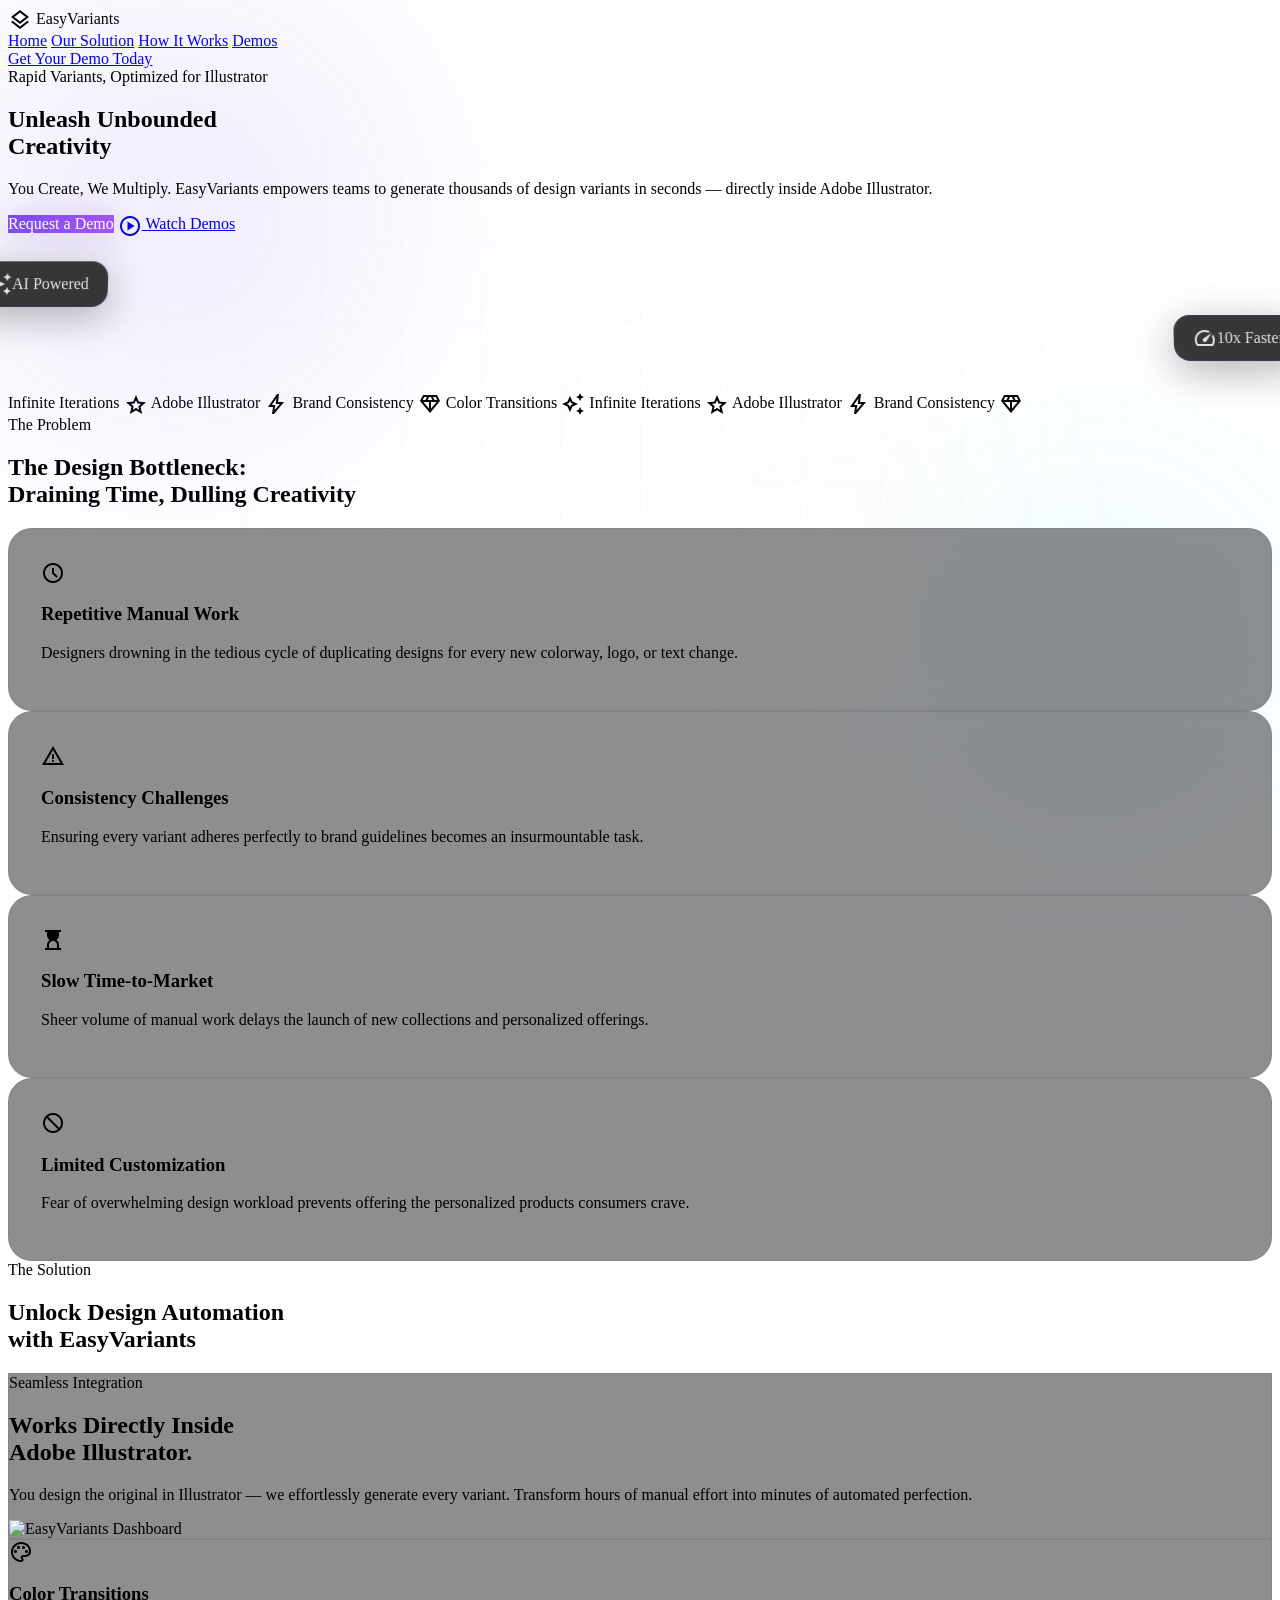
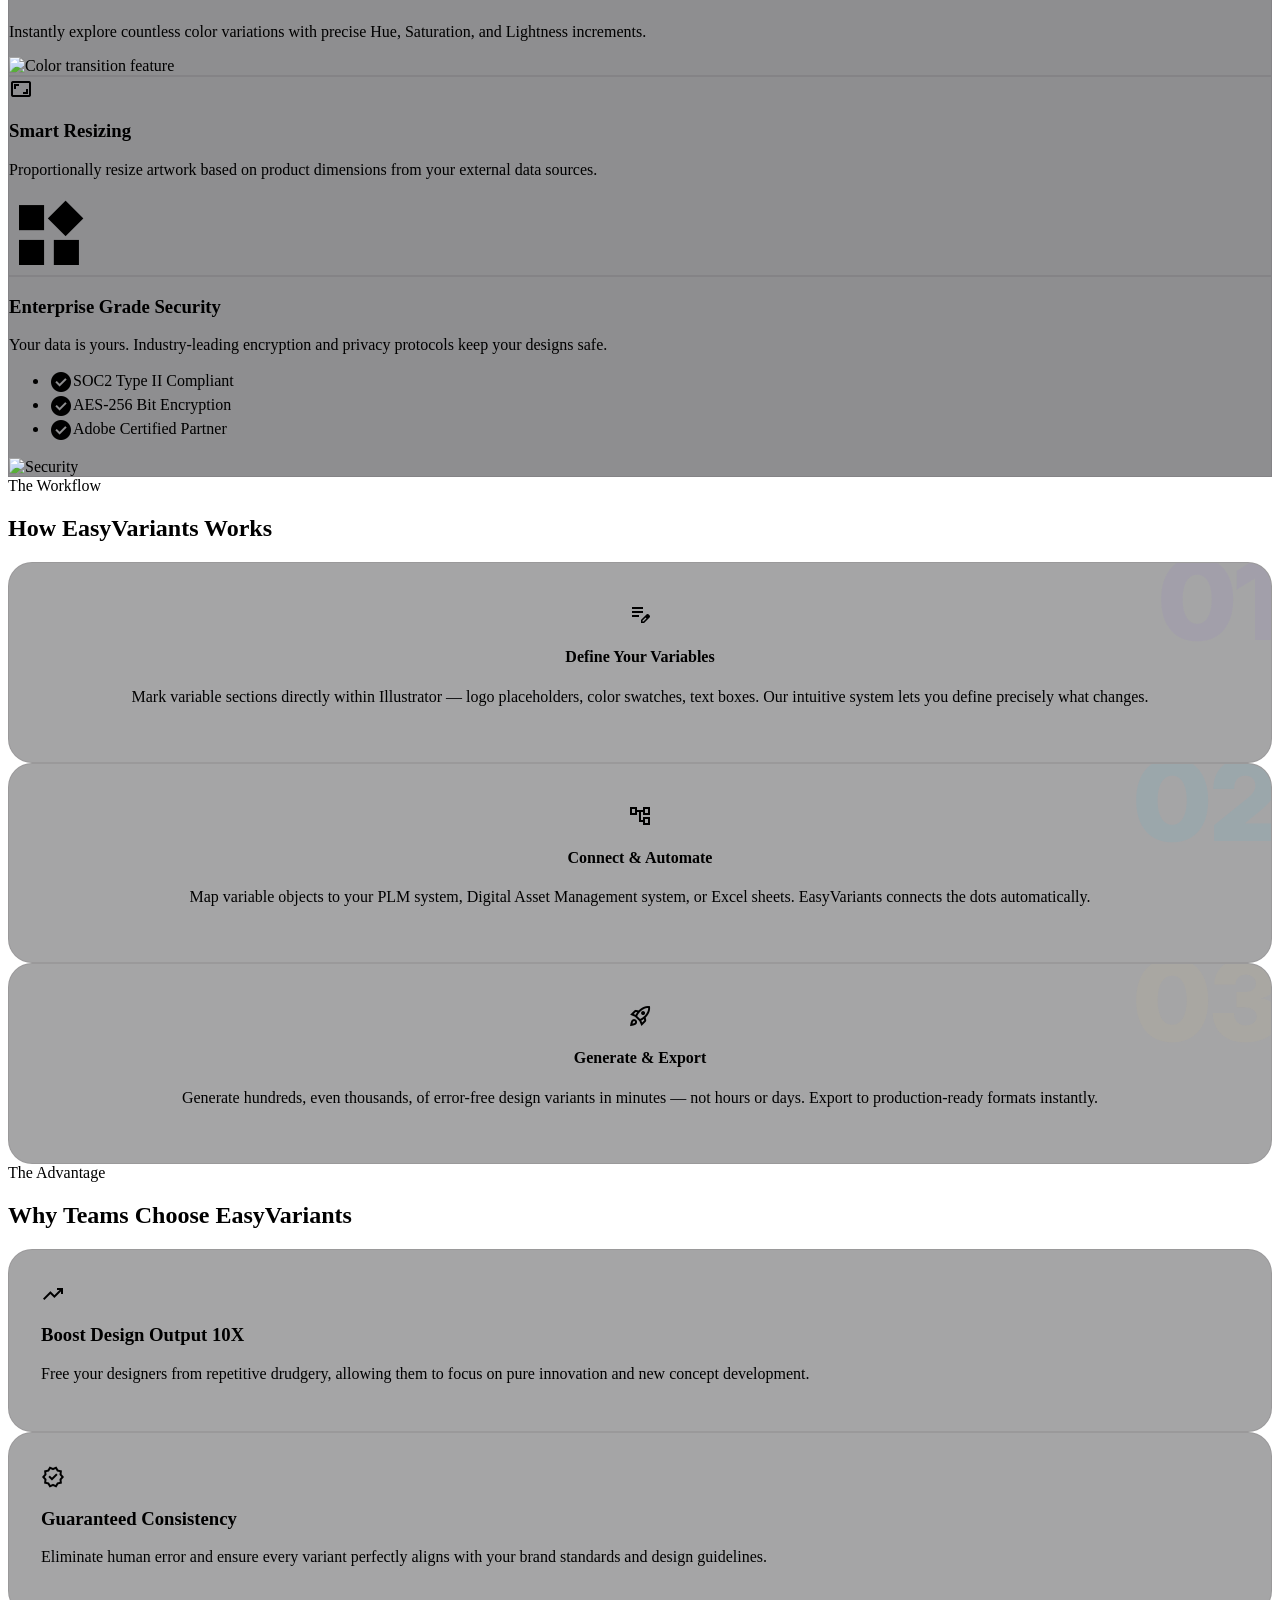
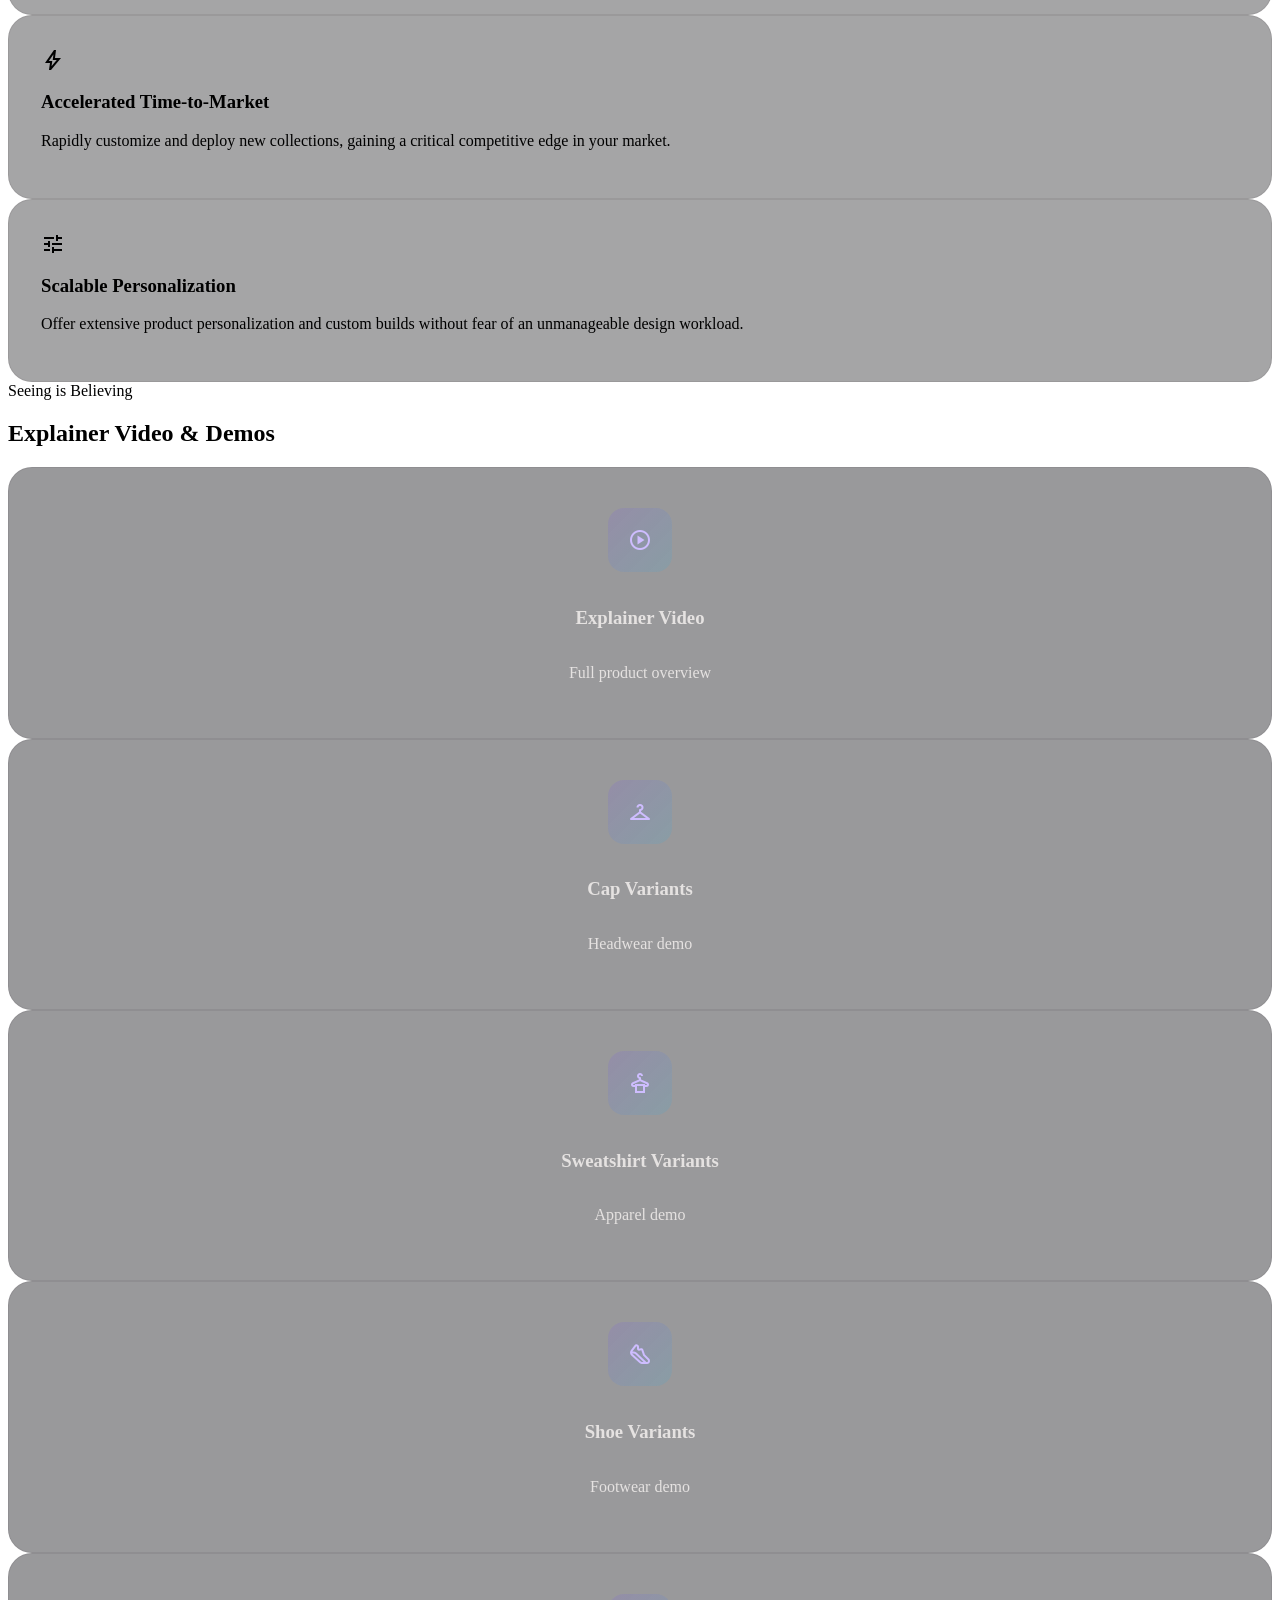
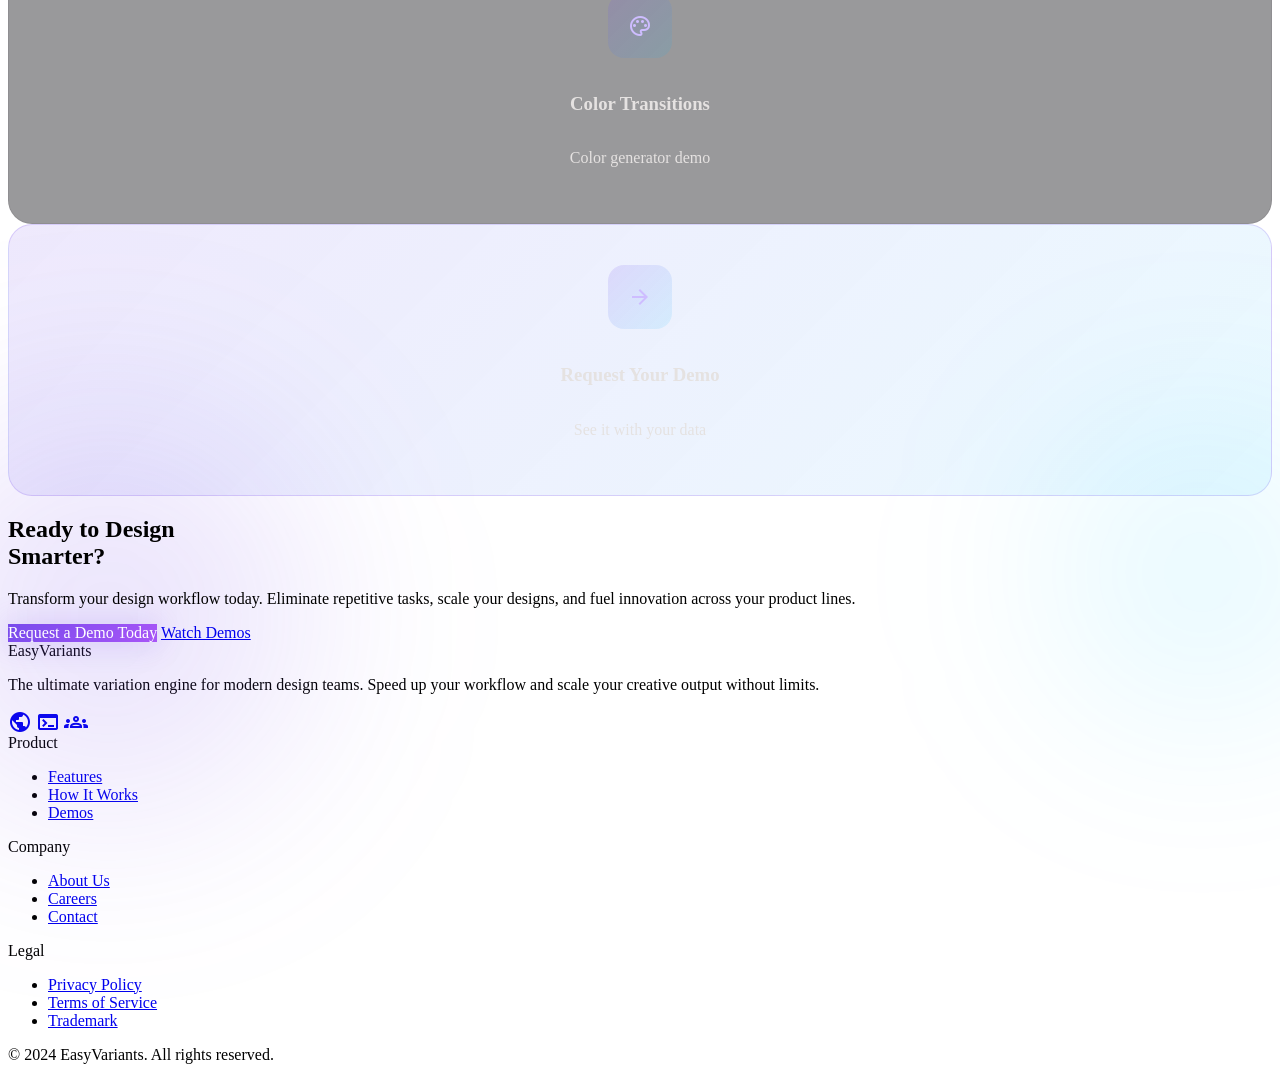
==== index.html @ b069a17e "initial commit" ====
<!DOCTYPE html>
<html class="dark" lang="en">
<head>
<meta charset="utf-8"/>
<meta content="width=device-width, initial-scale=1.0" name="viewport"/>
<title>EasyVariants | Rapid Design Variants, Optimized for Illustrator</title>
<meta name="description" content="EasyVariants empowers teams to generate thousands of design iterations in seconds. Automated variant generation for Adobe Illustrator."/>
<script src="https://cdn.tailwindcss.com?plugins=forms,container-queries"></script>
<link href="https://fonts.googleapis.com/css2?family=Inter:wght@300;400;500;600;700;800;900&family=Manrope:wght@300;400;500;600;700;800&display=swap" rel="stylesheet"/>
<link href="https://fonts.googleapis.com/css2?family=Material+Symbols+Outlined:wght,FILL@100..700,0..1&display=swap" rel="stylesheet"/>
<script>
tailwind.config = {
  darkMode: "class",
  theme: {
    extend: {
      colors: {
        "surface-variant":"#353534","tertiary-fixed":"#ffe08f","on-tertiary":"#3d2e00",
        "surface-tint":"#cebdff","on-tertiary-fixed":"#241a00","surface":"#0a0a0b",
        "on-error":"#690005","surface-container-low":"#141416","primary-fixed-dim":"#cebdff",
        "inverse-primary":"#693add","on-primary":"#380094","on-secondary-fixed-variant":"#004d67",
        "primary":"#cebdff","primary-fixed":"#e8ddff","on-primary-fixed":"#21005e",
        "tertiary-fixed-dim":"#e6c364","surface-container-high":"#1e1e22",
        "surface-container-lowest":"#08080a","inverse-on-surface":"#313030",
        "inverse-surface":"#e5e2e1","on-surface":"#e5e2e1","tertiary-container":"#c9a84c",
        "on-background":"#e5e2e1","on-tertiary-fixed-variant":"#584400","on-secondary":"#003548",
        "surface-dim":"#0a0a0b","on-tertiary-container":"#503d00","secondary-fixed-dim":"#75d1ff",
        "secondary":"#8fd8ff","background":"#0a0a0b","outline-variant":"#4a454f",
        "tertiary":"#e6c364","surface-container-highest":"#353534","error-container":"#93000a",
        "on-error-container":"#ffdad6","outline":"#958e9a","error":"#ffb4ab",
        "surface-container":"#18181b","primary-container":"#784bec",
        "on-surface-variant":"#a8a3ae","secondary-fixed":"#c2e8ff",
        "on-secondary-container":"#004b65","on-primary-fixed-variant":"#5113c5",
        "secondary-container":"#00c1fd","surface-bright":"#3a3939",
        "on-primary-container":"#f3ebff","on-secondary-fixed":"#001e2b"
      },
      fontFamily:{"headline":["Inter"],"body":["Manrope"],"label":["Inter"]},
      borderRadius:{"DEFAULT":"0.25rem","lg":"0.5rem","xl":"0.75rem","full":"9999px"},
    },
  },
}
</script>
<link rel="stylesheet" href="styles.css"/>
</head>
<body class="bg-surface text-on-surface font-body selection:bg-primary/30 overflow-x-hidden">

<!-- Navbar -->
<header id="navbar" class="fixed top-6 left-1/2 -translate-x-1/2 w-[90%] max-w-7xl rounded-full border border-outline-variant/15 bg-surface-container/60 backdrop-blur-2xl flex justify-between items-center px-8 py-3 z-50 shadow-[0_0_80px_rgba(120,75,236,0.06)]">
  <div class="flex items-center gap-2">
    <span class="material-symbols-outlined text-primary text-2xl">layers</span>
    <span class="text-2xl font-black tracking-tighter bg-gradient-to-r from-[#784BEC] via-[#a855f7] to-[#00C1FD] bg-clip-text text-transparent">EasyVariants</span>
  </div>
  <nav class="hidden md:flex items-center gap-8">
    <a class="text-primary font-semibold border-b-2 border-primary-container pb-1 font-label text-[10px] tracking-widest uppercase" href="#home">Home</a>
    <a class="text-on-surface-variant hover:text-on-surface transition-colors font-label text-[10px] tracking-widest uppercase" href="#oursolution">Our Solution</a>
    <a class="text-on-surface-variant hover:text-on-surface transition-colors font-label text-[10px] tracking-widest uppercase" href="#how_it_works">How It Works</a>
    <a class="text-on-surface-variant hover:text-on-surface transition-colors font-label text-[10px] tracking-widest uppercase" href="#demos">Demos</a>
  </nav>
  <a href="https://easyvariants.com/contactus.html" class="bg-gradient-to-r from-primary-container to-secondary-container text-white px-6 py-2.5 rounded-full font-bold text-sm hover:scale-105 hover:shadow-[0_0_30px_rgba(120,75,236,0.3)] transition-all duration-300">
    Get Your Demo Today
  </a>
</header>

<main>

<!-- ===== HERO SECTION ===== -->
<section id="home" class="relative min-h-screen flex flex-col justify-center items-center pt-32 pb-16 px-6 overflow-hidden">
  <!-- Animated background orbs -->
  <div class="hero-orb hero-orb-1"></div>
  <div class="hero-orb hero-orb-2"></div>
  <div class="hero-orb hero-orb-3"></div>
  <div class="grid-bg"></div>

  <div class="max-w-5xl text-center space-y-8 relative z-10">
    <div class="inline-flex items-center gap-2 px-5 py-1.5 rounded-full bg-surface-container-highest/30 border border-outline-variant/15 backdrop-blur-xl animate-fade-in">
      <span class="w-2 h-2 rounded-full bg-secondary-container animate-pulse"></span>
      <span class="text-xs font-label tracking-widest uppercase text-on-surface-variant">Rapid Variants, Optimized for Illustrator</span>
    </div>
    <h1 class="font-headline font-black text-5xl sm:text-6xl md:text-8xl tracking-tighter leading-[0.95] animate-hero-title">
      Unleash Unbounded<br/>
      <span class="bg-gradient-to-r from-primary via-[#a855f7] to-secondary-container bg-clip-text text-transparent italic">Creativity</span>
    </h1>
    <p class="max-w-2xl mx-auto text-lg md:text-xl text-on-surface-variant leading-relaxed animate-fade-in-up" style="animation-delay:0.3s">
      You Create, We Multiply. EasyVariants empowers teams to generate thousands of design variants in seconds — directly inside Adobe Illustrator.
    </p>
    <div class="flex flex-col sm:flex-row items-center justify-center gap-4 pt-4 animate-fade-in-up" style="animation-delay:0.5s">
      <a href="https://easyvariants.com/contactus.html" class="cta-btn-primary w-full sm:w-auto px-10 py-4 rounded-full font-extrabold text-lg">
        Request a Demo
      </a>
      <a href="#demos" class="w-full sm:w-auto px-8 py-4 rounded-full border border-outline-variant/25 bg-surface-container-high/30 backdrop-blur-xl text-on-surface font-bold text-lg hover:border-primary/40 hover:bg-surface-container-high/50 transition-all duration-300 flex items-center justify-center gap-2">
        <span class="material-symbols-outlined text-xl">play_circle</span> Watch Demos
      </a>
    </div>
  </div>

  <!-- 3D Hero Video/Visual -->
  <div class="w-full max-w-6xl mx-auto mt-16 px-4 relative z-10 perspective-container animate-fade-in-up" style="animation-delay:0.7s">
    <div class="hero-3d-card">
      <div class="relative rounded-2xl overflow-hidden border border-outline-variant/20 shadow-[0_30px_100px_rgba(120,75,236,0.15)]">
        <video autoplay muted loop playsinline class="w-full rounded-2xl" poster="https://lh3.googleusercontent.com/aida-public/[base64]">
          <source src="https://easyvariants.com/videos/explainer_variants.mp4" type="video/mp4"/>
        </video>
        <!-- Glow overlay -->
        <div class="absolute inset-0 pointer-events-none rounded-2xl border border-primary/10"></div>
      </div>
      <!-- Floating 3D badges -->
      <div class="floating-badge floating-badge-1">
        <span class="material-symbols-outlined text-primary text-lg mr-2">auto_awesome</span>
        <span class="text-sm font-semibold">AI Powered</span>
      </div>
      <div class="floating-badge floating-badge-2">
        <span class="material-symbols-outlined text-secondary-container text-lg mr-2">speed</span>
        <span class="text-sm font-semibold">10x Faster</span>
      </div>
    </div>
  </div>

  <!-- Marquee -->
  <div class="w-full mt-20 py-5 border-y border-outline-variant/8 bg-surface-container-lowest/20 backdrop-blur-sm marquee-container">
    <div class="marquee-content flex gap-12 items-center">
      <span class="text-2xl font-black text-outline-variant/30 tracking-tighter uppercase italic">Infinite Iterations</span>
      <span class="material-symbols-outlined text-outline-variant/30">star</span>
      <span class="text-2xl font-black text-outline-variant/30 tracking-tighter uppercase italic">Adobe Illustrator</span>
      <span class="material-symbols-outlined text-outline-variant/30">bolt</span>
      <span class="text-2xl font-black text-outline-variant/30 tracking-tighter uppercase italic">Brand Consistency</span>
      <span class="material-symbols-outlined text-outline-variant/30">diamond</span>
      <span class="text-2xl font-black text-outline-variant/30 tracking-tighter uppercase italic">Color Transitions</span>
      <span class="material-symbols-outlined text-outline-variant/30">auto_awesome</span>
      <span class="text-2xl font-black text-outline-variant/30 tracking-tighter uppercase italic">Infinite Iterations</span>
      <span class="material-symbols-outlined text-outline-variant/30">star</span>
      <span class="text-2xl font-black text-outline-variant/30 tracking-tighter uppercase italic">Adobe Illustrator</span>
      <span class="material-symbols-outlined text-outline-variant/30">bolt</span>
      <span class="text-2xl font-black text-outline-variant/30 tracking-tighter uppercase italic">Brand Consistency</span>
      <span class="material-symbols-outlined text-outline-variant/30">diamond</span>
    </div>
  </div>
</section>

<!-- ===== PROBLEM SECTION ===== -->
<section id="oursolution" class="max-w-7xl mx-auto px-8 py-32">
  <div class="text-center mb-20">
    <span class="text-primary font-label text-xs tracking-widest uppercase mb-4 block">The Problem</span>
    <h2 class="text-4xl md:text-6xl font-headline font-black tracking-tight leading-tight">The Design Bottleneck:<br/><span class="text-on-surface-variant">Draining Time, Dulling Creativity</span></h2>
  </div>
  <div class="grid grid-cols-1 sm:grid-cols-2 lg:grid-cols-4 gap-6">
    <div class="problem-card group">
      <div class="card-3d-inner">
        <div class="w-14 h-14 rounded-2xl bg-gradient-to-br from-red-500/20 to-red-500/5 flex items-center justify-center mb-5 group-hover:scale-110 transition-transform">
          <span class="material-symbols-outlined text-red-400 text-2xl">schedule</span>
        </div>
        <h3 class="text-lg font-headline font-bold mb-3">Repetitive Manual Work</h3>
        <p class="text-on-surface-variant text-sm leading-relaxed">Designers drowning in the tedious cycle of duplicating designs for every new colorway, logo, or text change.</p>
      </div>
    </div>
    <div class="problem-card group">
      <div class="card-3d-inner">
        <div class="w-14 h-14 rounded-2xl bg-gradient-to-br from-amber-500/20 to-amber-500/5 flex items-center justify-center mb-5 group-hover:scale-110 transition-transform">
          <span class="material-symbols-outlined text-amber-400 text-2xl">warning</span>
        </div>
        <h3 class="text-lg font-headline font-bold mb-3">Consistency Challenges</h3>
        <p class="text-on-surface-variant text-sm leading-relaxed">Ensuring every variant adheres perfectly to brand guidelines becomes an insurmountable task.</p>
      </div>
    </div>
    <div class="problem-card group">
      <div class="card-3d-inner">
        <div class="w-14 h-14 rounded-2xl bg-gradient-to-br from-orange-500/20 to-orange-500/5 flex items-center justify-center mb-5 group-hover:scale-110 transition-transform">
          <span class="material-symbols-outlined text-orange-400 text-2xl">hourglass_top</span>
        </div>
        <h3 class="text-lg font-headline font-bold mb-3">Slow Time-to-Market</h3>
        <p class="text-on-surface-variant text-sm leading-relaxed">Sheer volume of manual work delays the launch of new collections and personalized offerings.</p>
      </div>
    </div>
    <div class="problem-card group">
      <div class="card-3d-inner">
        <div class="w-14 h-14 rounded-2xl bg-gradient-to-br from-purple-500/20 to-purple-500/5 flex items-center justify-center mb-5 group-hover:scale-110 transition-transform">
          <span class="material-symbols-outlined text-purple-400 text-2xl">block</span>
        </div>
        <h3 class="text-lg font-headline font-bold mb-3">Limited Customization</h3>
        <p class="text-on-surface-variant text-sm leading-relaxed">Fear of overwhelming design workload prevents offering the personalized products consumers crave.</p>
      </div>
    </div>
  </div>
</section>

<!-- ===== SOLUTION BENTO GRID ===== -->
<section class="max-w-7xl mx-auto px-8 py-24">
  <div class="text-center mb-20">
    <span class="text-secondary-container font-label text-xs tracking-widest uppercase mb-4 block">The Solution</span>
    <h2 class="text-4xl md:text-6xl font-headline font-black tracking-tight">Unlock Design Automation<br/><span class="bg-gradient-to-r from-primary to-secondary-container bg-clip-text text-transparent">with EasyVariants</span></h2>
  </div>
  <div class="grid grid-cols-1 md:grid-cols-12 gap-6">
    <!-- Large Card -->
    <div class="md:col-span-8 group relative overflow-hidden rounded-3xl glass-card p-10 flex flex-col justify-between min-h-[480px] card-3d-hover">
      <div class="absolute top-0 right-0 w-96 h-96 bg-primary-container/10 blur-[120px] -z-10 group-hover:bg-primary-container/20 transition-colors duration-700"></div>
      <div>
        <span class="text-primary font-label text-xs tracking-widest uppercase mb-4 block">Seamless Integration</span>
        <h2 class="text-3xl md:text-4xl font-headline font-bold text-on-surface mb-5 leading-tight max-w-lg">Works Directly Inside<br/>Adobe Illustrator.</h2>
        <p class="text-on-surface-variant max-w-md text-base leading-relaxed">You design the original in Illustrator — we effortlessly generate every variant. Transform hours of manual effort into minutes of automated perfection.</p>
      </div>
      <div class="mt-8">
        <img alt="EasyVariants Dashboard" class="rounded-2xl border border-outline-variant/15 shadow-2xl hover:shadow-[0_20px_60px_rgba(120,75,236,0.15)] transition-shadow duration-500" src="https://lh3.googleusercontent.com/aida-public/[base64]"/>
      </div>
    </div>
    <!-- Small Card 1 -->
    <div class="md:col-span-4 rounded-3xl glass-card p-8 flex flex-col justify-between group hover:border-primary/30 transition-all duration-500 card-3d-hover">
      <div>
        <div class="w-14 h-14 rounded-2xl bg-gradient-to-br from-primary-container/30 to-primary-container/10 flex items-center justify-center mb-6 group-hover:scale-110 transition-transform duration-300">
          <span class="material-symbols-outlined text-primary text-2xl">palette</span>
        </div>
        <h3 class="text-2xl font-headline font-bold mb-3">Color Transitions</h3>
        <p class="text-on-surface-variant text-sm leading-relaxed">Instantly explore countless color variations with precise Hue, Saturation, and Lightness increments.</p>
      </div>
      <div class="pt-6 flex justify-center">
        <img alt="Color transition feature" class="w-full h-36 object-cover rounded-xl opacity-70 group-hover:opacity-100 transition-opacity duration-500" src="https://lh3.googleusercontent.com/aida-public/[base64]"/>
      </div>
    </div>
    <!-- Small Card 2 -->
    <div class="md:col-span-4 rounded-3xl glass-card p-8 flex flex-col justify-between group hover:border-secondary-container/30 transition-all duration-500 card-3d-hover">
      <div>
        <div class="w-14 h-14 rounded-2xl bg-gradient-to-br from-secondary-container/30 to-secondary-container/10 flex items-center justify-center mb-6 group-hover:scale-110 transition-transform duration-300">
          <span class="material-symbols-outlined text-secondary-container text-2xl">aspect_ratio</span>
        </div>
        <h3 class="text-2xl font-headline font-bold mb-3">Smart Resizing</h3>
        <p class="text-on-surface-variant text-sm leading-relaxed">Proportionally resize artwork based on product dimensions from your external data sources.</p>
      </div>
      <div class="mt-6 flex justify-end">
        <span class="material-symbols-outlined text-6xl text-outline-variant/15 group-hover:text-secondary-container/25 transition-colors duration-500" style="font-variation-settings: 'FILL' 1; font-size: 80px;">widgets</span>
      </div>
    </div>
    <!-- Wide Card -->
    <div class="md:col-span-8 rounded-3xl glass-card p-10 flex flex-col md:flex-row gap-10 items-center overflow-hidden card-3d-hover">
      <div class="flex-1">
        <h3 class="text-3xl font-headline font-bold mb-4">Enterprise Grade Security</h3>
        <p class="text-on-surface-variant mb-6 leading-relaxed">Your data is yours. Industry-leading encryption and privacy protocols keep your designs safe.</p>
        <ul class="space-y-3">
          <li class="flex items-center gap-3 text-sm text-on-surface-variant"><span class="material-symbols-outlined text-tertiary" style="font-variation-settings:'FILL' 1;">check_circle</span>SOC2 Type II Compliant</li>
          <li class="flex items-center gap-3 text-sm text-on-surface-variant"><span class="material-symbols-outlined text-tertiary" style="font-variation-settings:'FILL' 1;">check_circle</span>AES-256 Bit Encryption</li>
          <li class="flex items-center gap-3 text-sm text-on-surface-variant"><span class="material-symbols-outlined text-tertiary" style="font-variation-settings:'FILL' 1;">check_circle</span>Adobe Certified Partner</li>
        </ul>
      </div>
      <div class="flex-1 -mr-16 -mb-16">
        <img alt="Security" class="w-full rounded-tl-3xl border-t border-l border-outline-variant/20" src="https://lh3.googleusercontent.com/aida-public/[base64]"/>
      </div>
    </div>
  </div>
</section>

<!-- ===== HOW IT WORKS ===== -->
<section id="how_it_works" class="max-w-5xl mx-auto px-8 py-32 relative">
  <div class="text-center mb-24">
    <span class="text-tertiary font-label text-xs tracking-widest uppercase mb-4 block">The Workflow</span>
    <h2 class="text-4xl md:text-6xl font-headline font-black tracking-tight">How EasyVariants Works</h2>
  </div>
  <div class="grid grid-cols-1 md:grid-cols-3 gap-8">
    <div class="step-card group">
      <div class="step-number" style="--step-color: #784bec;">01</div>
      <div class="w-14 h-14 rounded-2xl bg-primary-container/15 flex items-center justify-center mb-5 group-hover:bg-primary-container/25 transition-all">
        <span class="material-symbols-outlined text-primary text-2xl">edit_note</span>
      </div>
      <h4 class="text-xl font-headline font-bold mb-3">Define Your Variables</h4>
      <p class="text-on-surface-variant text-sm leading-relaxed">Mark variable sections directly within Illustrator — logo placeholders, color swatches, text boxes. Our intuitive system lets you define precisely what changes.</p>
    </div>
    <div class="step-card group">
      <div class="step-number" style="--step-color: #00c1fd;">02</div>
      <div class="w-14 h-14 rounded-2xl bg-secondary-container/15 flex items-center justify-center mb-5 group-hover:bg-secondary-container/25 transition-all">
        <span class="material-symbols-outlined text-secondary-container text-2xl">account_tree</span>
      </div>
      <h4 class="text-xl font-headline font-bold mb-3">Connect & Automate</h4>
      <p class="text-on-surface-variant text-sm leading-relaxed">Map variable objects to your PLM system, Digital Asset Management system, or Excel sheets. EasyVariants connects the dots automatically.</p>
    </div>
    <div class="step-card group">
      <div class="step-number" style="--step-color: #e6c364;">03</div>
      <div class="w-14 h-14 rounded-2xl bg-tertiary/15 flex items-center justify-center mb-5 group-hover:bg-tertiary/25 transition-all">
        <span class="material-symbols-outlined text-tertiary text-2xl">rocket_launch</span>
      </div>
      <h4 class="text-xl font-headline font-bold mb-3">Generate & Export</h4>
      <p class="text-on-surface-variant text-sm leading-relaxed">Generate hundreds, even thousands, of error-free design variants in minutes — not hours or days. Export to production-ready formats instantly.</p>
    </div>
  </div>
</section>

<!-- ===== ADVANTAGE SECTION ===== -->
<section class="max-w-7xl mx-auto px-8 py-24">
  <div class="text-center mb-20">
    <span class="text-primary font-label text-xs tracking-widest uppercase mb-4 block">The Advantage</span>
    <h2 class="text-4xl md:text-5xl font-headline font-black tracking-tight">Why Teams Choose EasyVariants</h2>
  </div>
  <div class="grid grid-cols-1 md:grid-cols-2 gap-8">
    <div class="advantage-card group">
      <div class="flex items-start gap-6">
        <div class="w-16 h-16 rounded-2xl bg-gradient-to-br from-primary-container/25 to-primary/10 flex items-center justify-center shrink-0 group-hover:scale-110 transition-transform">
          <span class="material-symbols-outlined text-primary text-3xl">trending_up</span>
        </div>
        <div>
          <h3 class="text-xl font-headline font-bold mb-2">Boost Design Output 10X</h3>
          <p class="text-on-surface-variant text-sm leading-relaxed">Free your designers from repetitive drudgery, allowing them to focus on pure innovation and new concept development.</p>
        </div>
      </div>
    </div>
    <div class="advantage-card group">
      <div class="flex items-start gap-6">
        <div class="w-16 h-16 rounded-2xl bg-gradient-to-br from-secondary-container/25 to-secondary/10 flex items-center justify-center shrink-0 group-hover:scale-110 transition-transform">
          <span class="material-symbols-outlined text-secondary-container text-3xl">verified</span>
        </div>
        <div>
          <h3 class="text-xl font-headline font-bold mb-2">Guaranteed Consistency</h3>
          <p class="text-on-surface-variant text-sm leading-relaxed">Eliminate human error and ensure every variant perfectly aligns with your brand standards and design guidelines.</p>
        </div>
      </div>
    </div>
    <div class="advantage-card group">
      <div class="flex items-start gap-6">
        <div class="w-16 h-16 rounded-2xl bg-gradient-to-br from-tertiary/25 to-tertiary/10 flex items-center justify-center shrink-0 group-hover:scale-110 transition-transform">
          <span class="material-symbols-outlined text-tertiary text-3xl">bolt</span>
        </div>
        <div>
          <h3 class="text-xl font-headline font-bold mb-2">Accelerated Time-to-Market</h3>
          <p class="text-on-surface-variant text-sm leading-relaxed">Rapidly customize and deploy new collections, gaining a critical competitive edge in your market.</p>
        </div>
      </div>
    </div>
    <div class="advantage-card group">
      <div class="flex items-start gap-6">
        <div class="w-16 h-16 rounded-2xl bg-gradient-to-br from-[#f472b6]/25 to-[#f472b6]/10 flex items-center justify-center shrink-0 group-hover:scale-110 transition-transform">
          <span class="material-symbols-outlined text-[#f472b6] text-3xl">tune</span>
        </div>
        <div>
          <h3 class="text-xl font-headline font-bold mb-2">Scalable Personalization</h3>
          <p class="text-on-surface-variant text-sm leading-relaxed">Offer extensive product personalization and custom builds without fear of an unmanageable design workload.</p>
        </div>
      </div>
    </div>
  </div>
</section>

<!-- ===== DEMOS SECTION ===== -->
<section id="demos" class="max-w-7xl mx-auto px-8 py-32">
  <div class="text-center mb-20">
    <span class="text-secondary-container font-label text-xs tracking-widest uppercase mb-4 block">Seeing is Believing</span>
    <h2 class="text-4xl md:text-6xl font-headline font-black tracking-tight">Explainer Video & Demos</h2>
  </div>
  <div class="grid grid-cols-1 sm:grid-cols-2 lg:grid-cols-3 gap-6">
    <a href="https://easyvariants.com/explainer_variants.html" class="demo-card group">
      <div class="demo-card-icon"><span class="material-symbols-outlined text-3xl">play_circle</span></div>
      <h3 class="text-lg font-headline font-bold mb-1">Explainer Video</h3>
      <p class="text-on-surface-variant text-xs">Full product overview</p>
    </a>
    <a href="https://easyvariants.com/cap_variants.html" class="demo-card group">
      <div class="demo-card-icon"><span class="material-symbols-outlined text-3xl">checkroom</span></div>
      <h3 class="text-lg font-headline font-bold mb-1">Cap Variants</h3>
      <p class="text-on-surface-variant text-xs">Headwear demo</p>
    </a>
    <a href="https://easyvariants.com/sweatshirt_variants.html" class="demo-card group">
      <div class="demo-card-icon"><span class="material-symbols-outlined text-3xl">styler</span></div>
      <h3 class="text-lg font-headline font-bold mb-1">Sweatshirt Variants</h3>
      <p class="text-on-surface-variant text-xs">Apparel demo</p>
    </a>
    <a href="https://easyvariants.com/shoe_variants.html" class="demo-card group">
      <div class="demo-card-icon"><span class="material-symbols-outlined text-3xl">steps</span></div>
      <h3 class="text-lg font-headline font-bold mb-1">Shoe Variants</h3>
      <p class="text-on-surface-variant text-xs">Footwear demo</p>
    </a>
    <a href="https://easyvariants.com/color_transition_generator.html" class="demo-card group">
      <div class="demo-card-icon"><span class="material-symbols-outlined text-3xl">palette</span></div>
      <h3 class="text-lg font-headline font-bold mb-1">Color Transitions</h3>
      <p class="text-on-surface-variant text-xs">Color generator demo</p>
    </a>
    <a href="https://easyvariants.com/contactus.html" class="demo-card group cta-demo-card">
      <div class="demo-card-icon"><span class="material-symbols-outlined text-3xl">arrow_forward</span></div>
      <h3 class="text-lg font-headline font-bold mb-1">Request Your Demo</h3>
      <p class="text-on-surface-variant text-xs">See it with your data</p>
    </a>
  </div>
</section>

<!-- ===== CTA SECTION ===== -->
<section class="max-w-7xl mx-auto px-8 py-32">
  <div class="relative rounded-[3rem] p-12 md:p-20 overflow-hidden bg-surface-container-low border border-outline-variant/10 text-center cta-section-3d">
    <div class="absolute inset-0 bg-gradient-to-tr from-primary-container/15 via-transparent to-secondary-container/10 -z-10"></div>
    <div class="cta-orb cta-orb-1"></div>
    <div class="cta-orb cta-orb-2"></div>
    <h2 class="text-4xl md:text-6xl font-headline font-black mb-8 leading-tight relative z-10">Ready to Design<br/><span class="bg-gradient-to-r from-primary to-secondary-container bg-clip-text text-transparent">Smarter?</span></h2>
    <p class="text-on-surface-variant text-lg md:text-xl max-w-2xl mx-auto mb-12 relative z-10">Transform your design workflow today. Eliminate repetitive tasks, scale your designs, and fuel innovation across your product lines.</p>
    <div class="flex flex-col sm:flex-row justify-center gap-6 relative z-10">
      <a href="https://easyvariants.com/contactus.html" class="cta-btn-primary px-10 py-5 rounded-full font-black text-lg">Request a Demo Today</a>
      <a href="#demos" class="bg-surface-container-highest/50 backdrop-blur-lg border border-outline-variant/20 px-10 py-5 rounded-full font-bold text-lg hover:bg-surface-container-highest transition-colors">Watch Demos</a>
    </div>
  </div>
</section>

</main>

<!-- Footer -->
<footer class="w-full border-t border-outline-variant/8 pt-20 pb-10 bg-surface-dim">
  <div class="max-w-7xl mx-auto px-8 flex flex-col md:flex-row justify-between gap-12">
    <div class="max-w-sm space-y-6">
      <div class="text-xl font-extrabold bg-gradient-to-r from-[#784BEC] to-[#00C1FD] bg-clip-text text-transparent">EasyVariants</div>
      <p class="text-on-surface-variant text-sm leading-relaxed">The ultimate variation engine for modern design teams. Speed up your workflow and scale your creative output without limits.</p>
      <div class="flex gap-4">
        <a class="w-10 h-10 rounded-full border border-outline-variant/15 flex items-center justify-center hover:text-primary hover:border-primary/30 transition-all" href="#"><span class="material-symbols-outlined text-sm">public</span></a>
        <a class="w-10 h-10 rounded-full border border-outline-variant/15 flex items-center justify-center hover:text-primary hover:border-primary/30 transition-all" href="#"><span class="material-symbols-outlined text-sm">terminal</span></a>
        <a class="w-10 h-10 rounded-full border border-outline-variant/15 flex items-center justify-center hover:text-primary hover:border-primary/30 transition-all" href="#"><span class="material-symbols-outlined text-sm">groups</span></a>
      </div>
    </div>
    <div class="grid grid-cols-2 md:grid-cols-3 gap-12">
      <div class="space-y-4">
        <span class="font-label text-[10px] tracking-widest uppercase text-on-surface-variant/60">Product</span>
        <ul class="space-y-3">
          <li><a class="text-on-surface-variant hover:text-secondary-container transition-colors text-sm" href="#oursolution">Features</a></li>
          <li><a class="text-on-surface-variant hover:text-secondary-container transition-colors text-sm" href="#how_it_works">How It Works</a></li>
          <li><a class="text-on-surface-variant hover:text-secondary-container transition-colors text-sm" href="#demos">Demos</a></li>
        </ul>
      </div>
      <div class="space-y-4">
        <span class="font-label text-[10px] tracking-widest uppercase text-on-surface-variant/60">Company</span>
        <ul class="space-y-3">
          <li><a class="text-on-surface-variant hover:text-secondary-container transition-colors text-sm" href="#">About Us</a></li>
          <li><a class="text-on-surface-variant hover:text-secondary-container transition-colors text-sm" href="#">Careers</a></li>
          <li><a class="text-on-surface-variant hover:text-secondary-container transition-colors text-sm" href="https://easyvariants.com/contactus.html">Contact</a></li>
        </ul>
      </div>
      <div class="space-y-4 col-span-2 md:col-span-1">
        <span class="font-label text-[10px] tracking-widest uppercase text-on-surface-variant/60">Legal</span>
        <ul class="space-y-3">
          <li><a class="text-on-surface-variant hover:text-secondary-container transition-colors text-sm" href="#">Privacy Policy</a></li>
          <li><a class="text-on-surface-variant hover:text-secondary-container transition-colors text-sm" href="#">Terms of Service</a></li>
          <li><a class="text-on-surface-variant hover:text-secondary-container transition-colors text-sm" href="#">Trademark</a></li>
        </ul>
      </div>
    </div>
  </div>
  <div class="max-w-7xl mx-auto px-8 mt-20 pt-8 border-t border-outline-variant/8">
    <p class="text-[10px] font-label tracking-widest uppercase text-on-surface-variant/40">© 2024 EasyVariants. All rights reserved.</p>
  </div>
</footer>

<script src="script.js"></script>
</body>
</html>
---- styles.css ----
/* ===== BASE & RESETS ===== */
*, *::before, *::after { box-sizing: border-box; }
html { scroll-behavior: smooth; }
body { min-height: 100dvh; }
.material-symbols-outlined {
  font-variation-settings: 'FILL' 0, 'wght' 400, 'GRAD' 0, 'opsz' 24;
  vertical-align: middle;
}

/* ===== SCROLLBAR ===== */
::-webkit-scrollbar { width: 6px; }
::-webkit-scrollbar-track { background: #0a0a0b; }
::-webkit-scrollbar-thumb { background: rgba(120,75,236,0.3); border-radius: 10px; }
::-webkit-scrollbar-thumb:hover { background: rgba(120,75,236,0.5); }

/* ===== HERO ANIMATED ORBS ===== */
.hero-orb {
  position: absolute;
  border-radius: 50%;
  filter: blur(120px);
  z-index: 0;
  pointer-events: none;
}
.hero-orb-1 {
  width: 600px; height: 600px;
  background: radial-gradient(circle, rgba(120,75,236,0.18), transparent 70%);
  top: -10%; left: -10%;
  animation: orbFloat1 12s ease-in-out infinite;
}
.hero-orb-2 {
  width: 500px; height: 500px;
  background: radial-gradient(circle, rgba(0,193,253,0.12), transparent 70%);
  bottom: 0; right: -5%;
  animation: orbFloat2 15s ease-in-out infinite;
}
.hero-orb-3 {
  width: 350px; height: 350px;
  background: radial-gradient(circle, rgba(230,195,100,0.08), transparent 70%);
  top: 40%; left: 50%;
  animation: orbFloat3 18s ease-in-out infinite;
}
@keyframes orbFloat1 {
  0%, 100% { transform: translate(0, 0) scale(1); }
  33% { transform: translate(80px, 60px) scale(1.1); }
  66% { transform: translate(-40px, 30px) scale(0.95); }
}
@keyframes orbFloat2 {
  0%, 100% { transform: translate(0, 0) scale(1); }
  50% { transform: translate(-60px, -40px) scale(1.15); }
}
@keyframes orbFloat3 {
  0%, 100% { transform: translate(0, 0) scale(1); }
  50% { transform: translate(50px, -50px) scale(1.1); }
}

/* ===== GRID BACKGROUND ===== */
.grid-bg {
  position: absolute;
  inset: 0;
  z-index: 0;
  background-image:
    linear-gradient(rgba(120,75,236,0.03) 1px, transparent 1px),
    linear-gradient(90deg, rgba(120,75,236,0.03) 1px, transparent 1px);
  background-size: 80px 80px;
  mask-image: radial-gradient(ellipse 60% 50% at 50% 50%, black, transparent);
  -webkit-mask-image: radial-gradient(ellipse 60% 50% at 50% 50%, black, transparent);
}

/* ===== GLASS CARD ===== */
.glass-card {
  background: rgba(30, 30, 34, 0.5);
  backdrop-filter: blur(24px);
  -webkit-backdrop-filter: blur(24px);
  border: 1px solid rgba(74, 69, 79, 0.15);
  transition: border-color 0.5s, box-shadow 0.5s, transform 0.5s;
}
.glass-card:hover {
  box-shadow: 0 20px 80px rgba(120,75,236,0.08);
}

/* ===== 3D CARD HOVER ===== */
.card-3d-hover {
  transition: transform 0.6s cubic-bezier(0.23, 1, 0.32, 1), box-shadow 0.6s;
}
.card-3d-hover:hover {
  transform: translateY(-6px) rotateX(2deg) rotateY(-1deg);
  box-shadow: 0 30px 80px rgba(120,75,236,0.12), 0 0 0 1px rgba(120,75,236,0.08);
}

/* ===== PERSPECTIVE CONTAINER ===== */
.perspective-container {
  perspective: 1200px;
}
.hero-3d-card {
  position: relative;
  transform: rotateX(4deg) rotateY(0deg);
  transform-style: preserve-3d;
  transition: transform 0.8s cubic-bezier(0.23, 1, 0.32, 1);
}
.hero-3d-card:hover {
  transform: rotateX(1deg) rotateY(-1deg);
}

/* ===== FLOATING BADGES ===== */
.floating-badge {
  position: absolute;
  display: flex;
  align-items: center;
  padding: 10px 18px;
  border-radius: 16px;
  background: rgba(20, 20, 22, 0.85);
  backdrop-filter: blur(20px);
  -webkit-backdrop-filter: blur(20px);
  border: 1px solid rgba(120,75,236,0.15);
  box-shadow: 0 10px 40px rgba(0, 0, 0, 0.3);
  color: #e5e2e1;
  z-index: 20;
}
.floating-badge-1 {
  top: 15%; left: -40px;
  animation: floatBadge1 5s ease-in-out infinite;
}
.floating-badge-2 {
  bottom: 20%; right: -30px;
  animation: floatBadge2 6s ease-in-out infinite;
}
@keyframes floatBadge1 {
  0%, 100% { transform: translateY(0) rotate(-2deg); }
  50% { transform: translateY(-15px) rotate(1deg); }
}
@keyframes floatBadge2 {
  0%, 100% { transform: translateY(0) rotate(2deg); }
  50% { transform: translateY(-12px) rotate(-1deg); }
}

/* ===== MARQUEE ===== */
.marquee-container {
  overflow: hidden;
  white-space: nowrap;
}
.marquee-content {
  display: inline-block;
  animation: marquee 35s linear infinite;
}
@keyframes marquee {
  0% { transform: translateX(0); }
  100% { transform: translateX(-50%); }
}

/* ===== CTA BUTTON PRIMARY ===== */
.cta-btn-primary {
  background: linear-gradient(135deg, #784bec, #a855f7, #00c1fd);
  background-size: 200% 200%;
  color: #fff;
  border: none;
  cursor: pointer;
  position: relative;
  overflow: hidden;
  display: inline-flex;
  align-items: center;
  justify-content: center;
  text-decoration: none;
  animation: gradientShift 4s ease infinite;
  box-shadow: 0 0 30px rgba(120,75,236,0.25);
  transition: transform 0.3s, box-shadow 0.3s;
}
.cta-btn-primary:hover {
  transform: scale(1.05) translateY(-2px);
  box-shadow: 0 10px 50px rgba(120,75,236,0.35);
}
@keyframes gradientShift {
  0%, 100% { background-position: 0% 50%; }
  50% { background-position: 100% 50%; }
}

/* ===== PROBLEM CARDS ===== */
.problem-card {
  perspective: 800px;
  cursor: default;
}
.problem-card .card-3d-inner {
  padding: 2rem;
  border-radius: 1.5rem;
  background: rgba(30, 30, 34, 0.5);
  backdrop-filter: blur(20px);
  -webkit-backdrop-filter: blur(20px);
  border: 1px solid rgba(74, 69, 79, 0.12);
  transition: transform 0.6s cubic-bezier(0.23, 1, 0.32, 1), border-color 0.4s, box-shadow 0.4s;
  transform-style: preserve-3d;
}
.problem-card:hover .card-3d-inner {
  transform: translateY(-8px) rotateX(5deg) rotateY(-3deg);
  border-color: rgba(120, 75, 236, 0.2);
  box-shadow: 0 25px 60px rgba(0, 0, 0, 0.3), 0 0 0 1px rgba(120, 75, 236, 0.08);
}

/* ===== STEP CARDS ===== */
.step-card {
  position: relative;
  padding: 2.5rem 2rem;
  border-radius: 1.5rem;
  background: rgba(30, 30, 34, 0.4);
  backdrop-filter: blur(20px);
  -webkit-backdrop-filter: blur(20px);
  border: 1px solid rgba(74, 69, 79, 0.12);
  text-align: center;
  overflow: hidden;
  transition: transform 0.5s cubic-bezier(0.23, 1, 0.32, 1), border-color 0.4s, box-shadow 0.4s;
}
.step-card:hover {
  transform: translateY(-8px);
  border-color: rgba(120, 75, 236, 0.2);
  box-shadow: 0 25px 60px rgba(0, 0, 0, 0.25);
}
.step-number {
  position: absolute;
  top: -20px;
  right: -10px;
  font-family: 'Inter', sans-serif;
  font-size: 7rem;
  font-weight: 900;
  line-height: 1;
  color: var(--step-color, #784bec);
  opacity: 0.06;
  pointer-events: none;
  transition: opacity 0.4s;
}
.step-card:hover .step-number { opacity: 0.12; }

/* ===== ADVANTAGE CARDS ===== */
.advantage-card {
  padding: 2rem;
  border-radius: 1.5rem;
  background: rgba(30, 30, 34, 0.4);
  backdrop-filter: blur(20px);
  -webkit-backdrop-filter: blur(20px);
  border: 1px solid rgba(74, 69, 79, 0.12);
  transition: transform 0.5s cubic-bezier(0.23, 1, 0.32, 1), border-color 0.4s, box-shadow 0.4s;
}
.advantage-card:hover {
  transform: translateY(-4px);
  border-color: rgba(120, 75, 236, 0.15);
  box-shadow: 0 20px 50px rgba(0, 0, 0, 0.2);
}

/* ===== DEMO CARDS ===== */
.demo-card {
  display: flex;
  flex-direction: column;
  align-items: center;
  justify-content: center;
  text-align: center;
  padding: 2.5rem 1.5rem;
  border-radius: 1.5rem;
  background: rgba(30, 30, 34, 0.45);
  backdrop-filter: blur(20px);
  -webkit-backdrop-filter: blur(20px);
  border: 1px solid rgba(74, 69, 79, 0.12);
  text-decoration: none;
  color: #e5e2e1;
  transition: transform 0.5s cubic-bezier(0.23, 1, 0.32, 1), border-color 0.4s, box-shadow 0.5s;
}
.demo-card:hover {
  transform: translateY(-6px) scale(1.02);
  border-color: rgba(120, 75, 236, 0.2);
  box-shadow: 0 25px 60px rgba(120, 75, 236, 0.1);
}
.demo-card-icon {
  width: 64px; height: 64px;
  border-radius: 1rem;
  background: linear-gradient(135deg, rgba(120,75,236,0.15), rgba(0,193,253,0.1));
  display: flex;
  align-items: center;
  justify-content: center;
  margin-bottom: 1rem;
  color: #cebdff;
  transition: transform 0.3s, background 0.3s;
}
.demo-card:hover .demo-card-icon {
  transform: scale(1.1) rotateZ(-5deg);
  background: linear-gradient(135deg, rgba(120,75,236,0.25), rgba(0,193,253,0.15));
}
.cta-demo-card {
  background: linear-gradient(135deg, rgba(120,75,236,0.12), rgba(0,193,253,0.08));
  border-color: rgba(120, 75, 236, 0.2);
}
.cta-demo-card:hover {
  background: linear-gradient(135deg, rgba(120,75,236,0.2), rgba(0,193,253,0.12));
}

/* ===== CTA SECTION 3D ===== */
.cta-section-3d {
  perspective: 1000px;
  transform-style: preserve-3d;
}
.cta-orb {
  position: absolute;
  border-radius: 50%;
  filter: blur(100px);
  pointer-events: none;
  z-index: 0;
}
.cta-orb-1 {
  width: 400px; height: 400px;
  background: rgba(120, 75, 236, 0.15);
  top: -100px; left: -100px;
  animation: orbFloat1 10s ease-in-out infinite;
}
.cta-orb-2 {
  width: 300px; height: 300px;
  background: rgba(0, 193, 253, 0.1);
  bottom: -80px; right: -80px;
  animation: orbFloat2 12s ease-in-out infinite;
}

/* ===== HERO ANIMATIONS ===== */
@keyframes fadeIn {
  from { opacity: 0; }
  to { opacity: 1; }
}
@keyframes fadeInUp {
  from { opacity: 0; transform: translateY(30px); }
  to { opacity: 1; transform: translateY(0); }
}
@keyframes heroTitle {
  from { opacity: 0; transform: translateY(40px) scale(0.97); }
  to { opacity: 1; transform: translateY(0) scale(1); }
}
.animate-fade-in {
  animation: fadeIn 0.8s ease-out both;
}
.animate-fade-in-up {
  animation: fadeInUp 0.8s ease-out both;
}
.animate-hero-title {
  animation: heroTitle 1s cubic-bezier(0.23, 1, 0.32, 1) both;
  animation-delay: 0.15s;
}

/* ===== SCROLL REVEAL ===== */
.reveal {
  opacity: 0;
  transform: translateY(40px);
  transition: opacity 0.8s cubic-bezier(0.23, 1, 0.32, 1), transform 0.8s cubic-bezier(0.23, 1, 0.32, 1);
}
.reveal.visible {
  opacity: 1;
  transform: translateY(0);
}

/* ===== RESPONSIVE ===== */
@media (max-width: 768px) {
  .floating-badge { display: none; }
  .hero-3d-card { transform: none; }
  .hero-3d-card:hover { transform: none; }
}
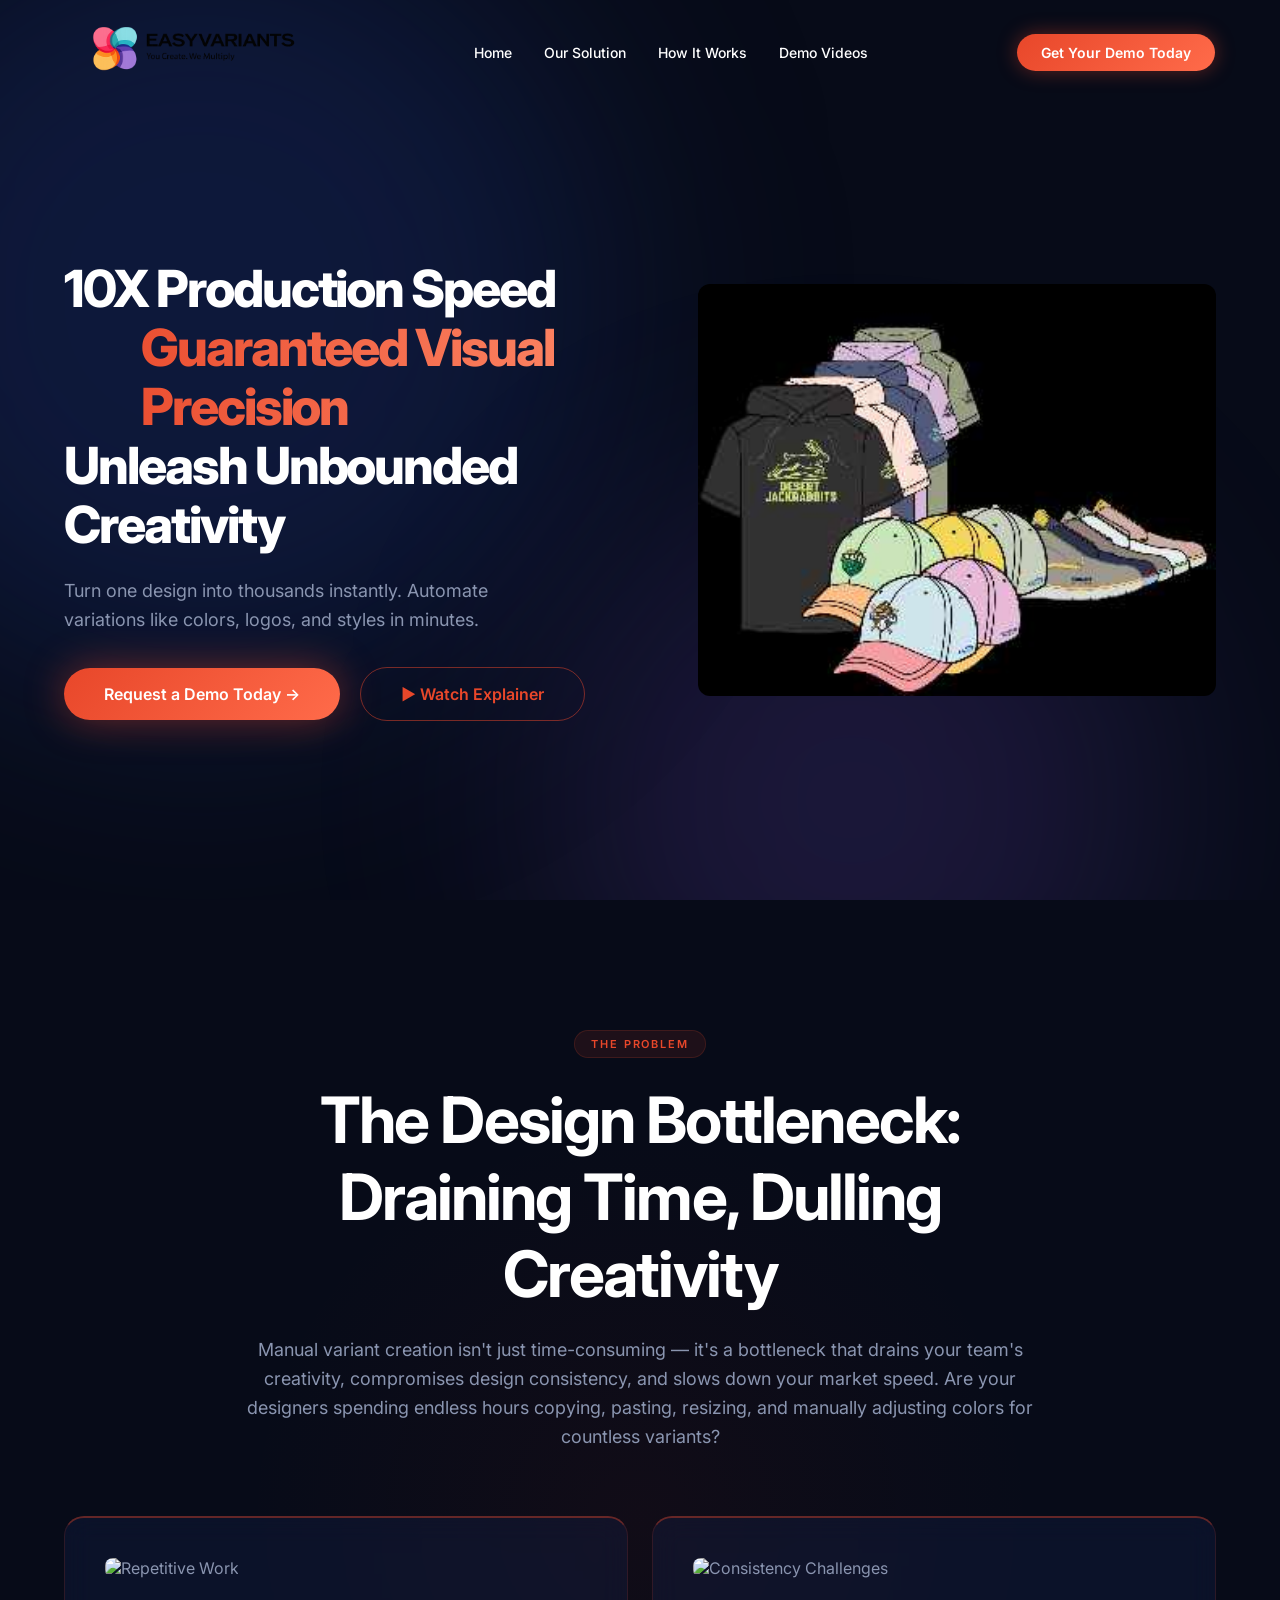
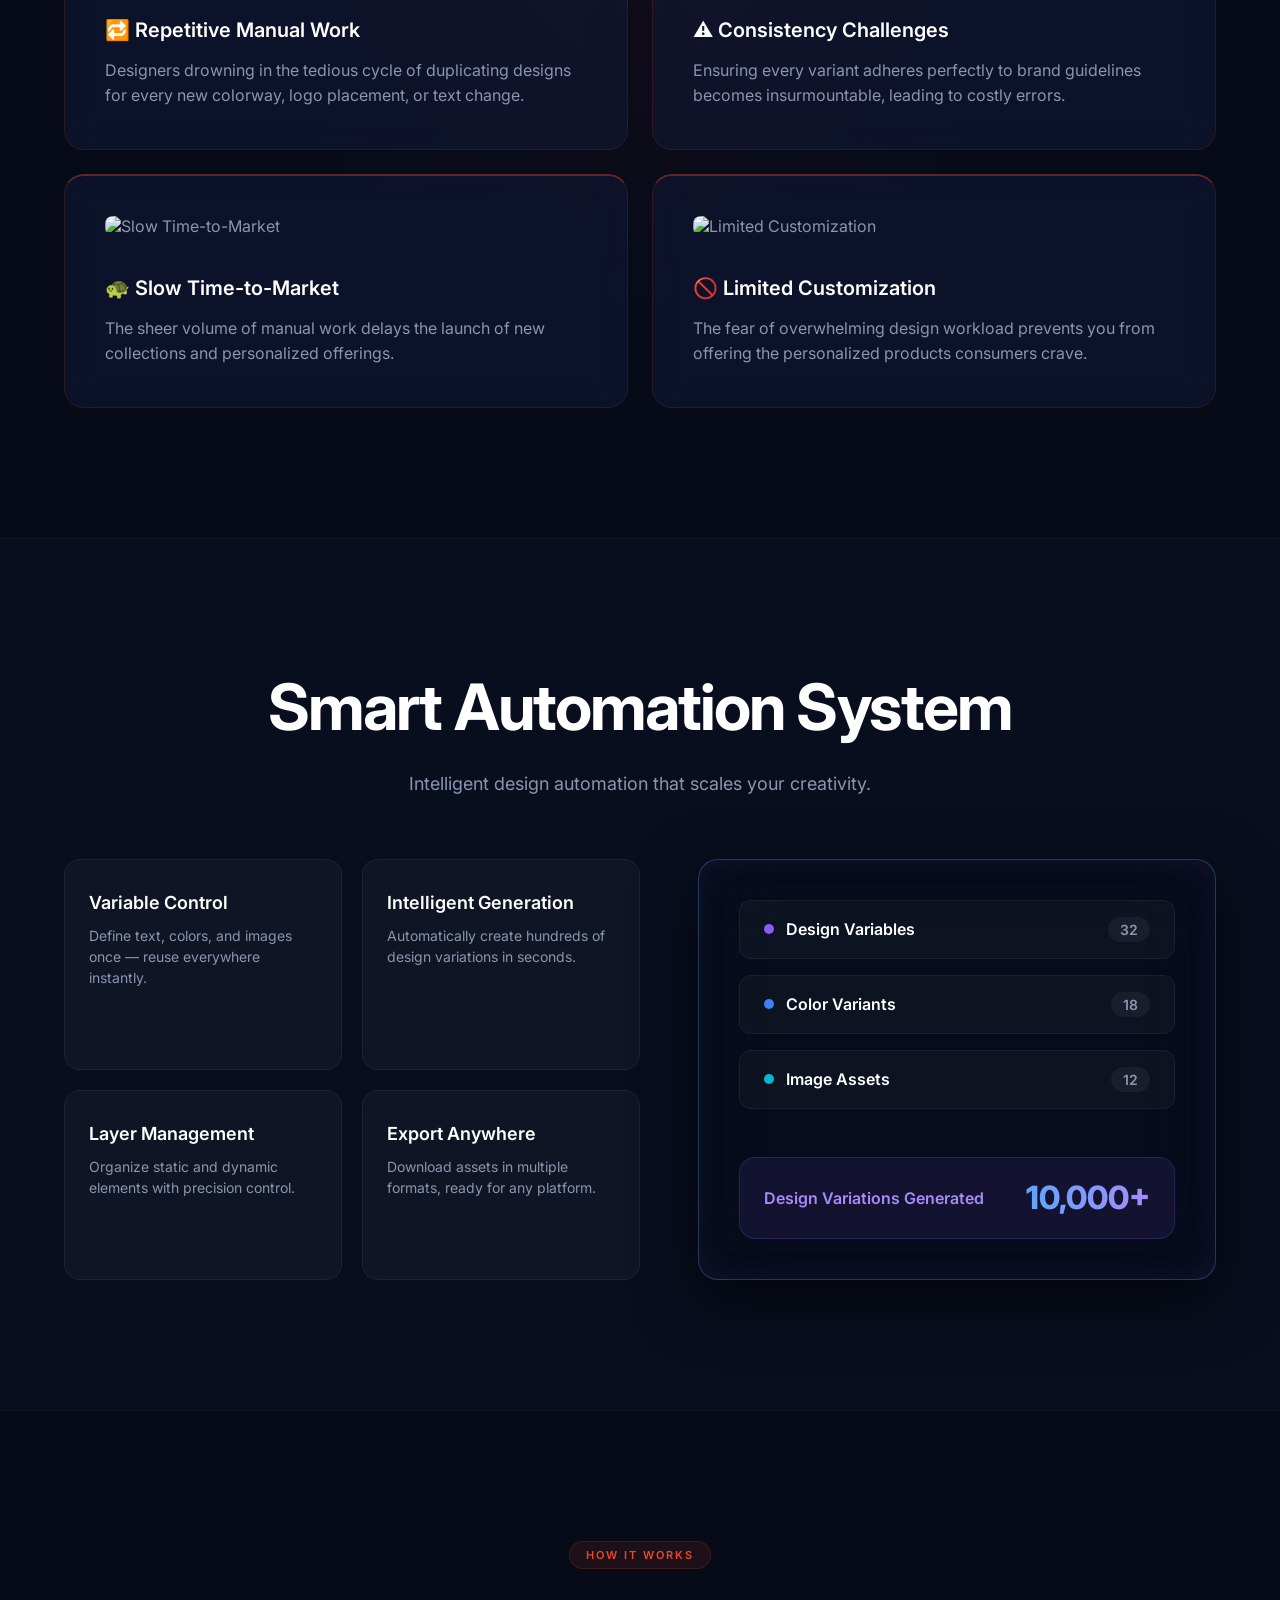
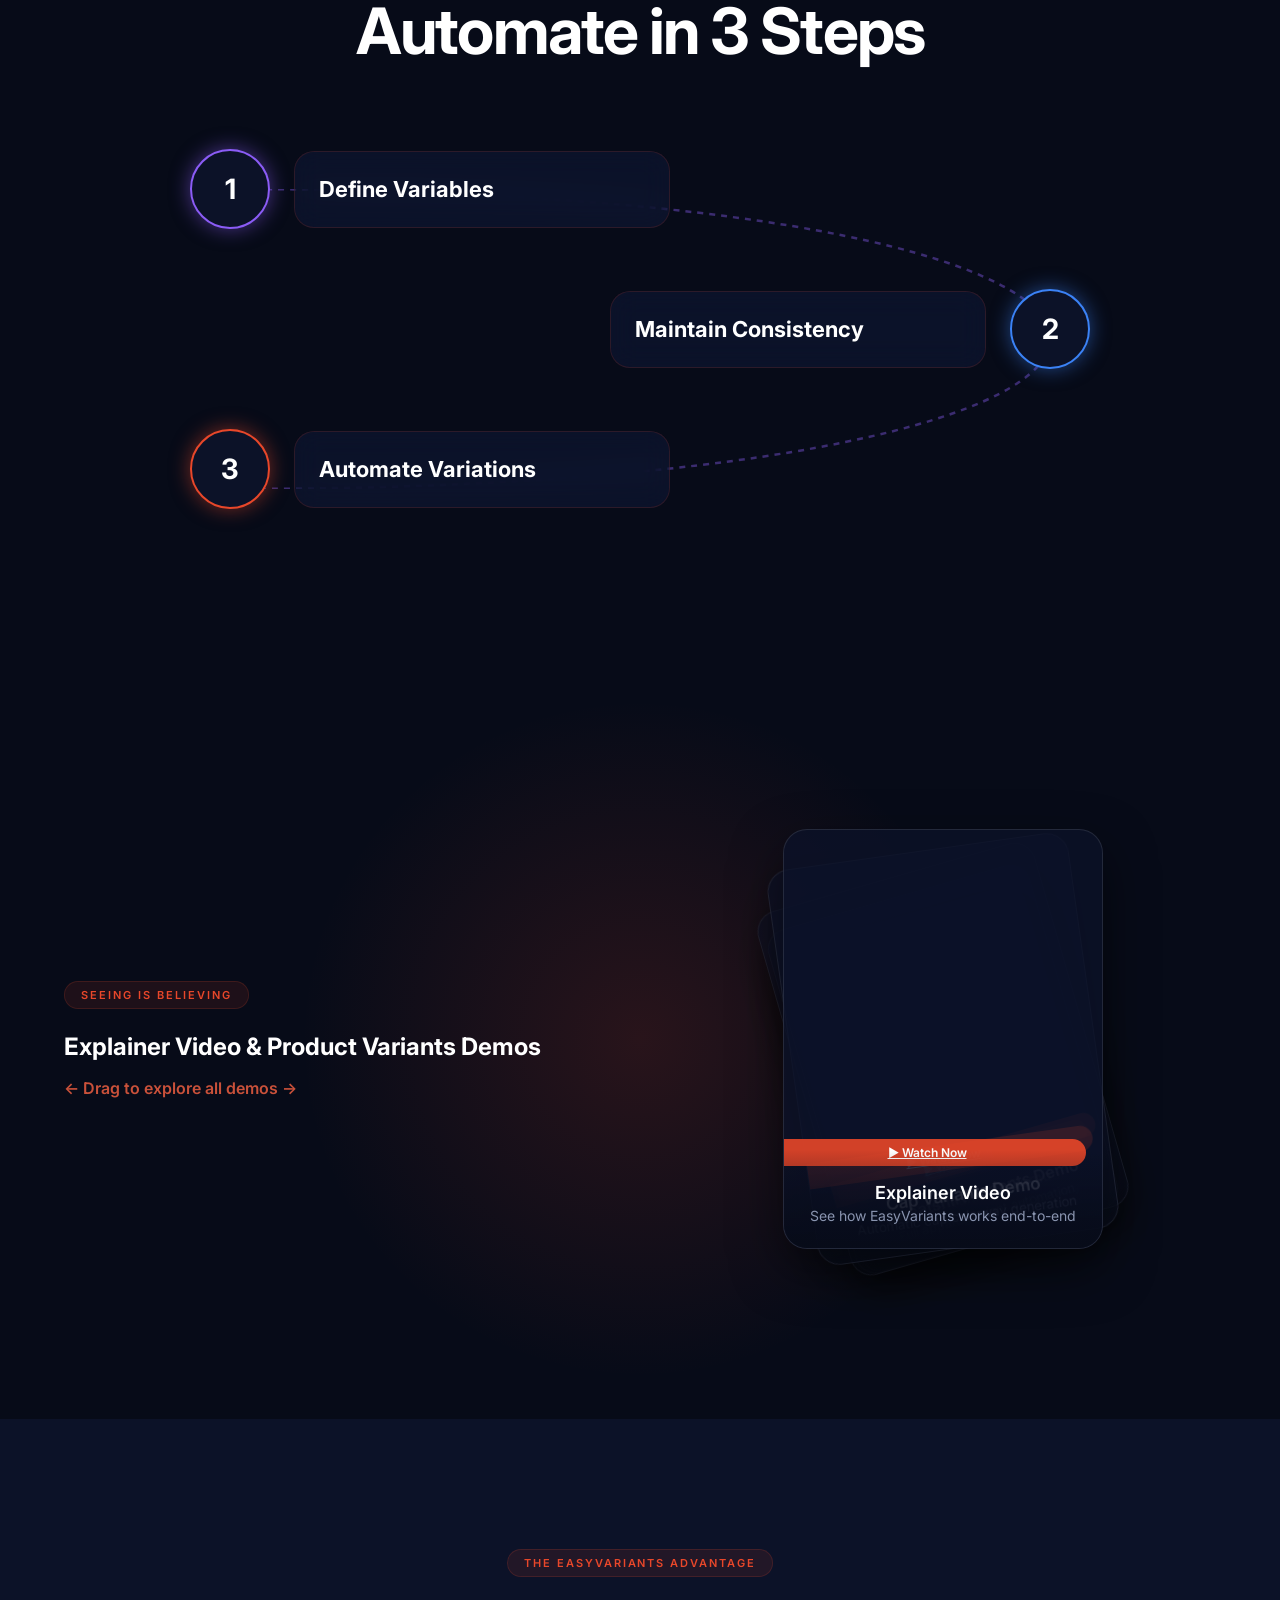
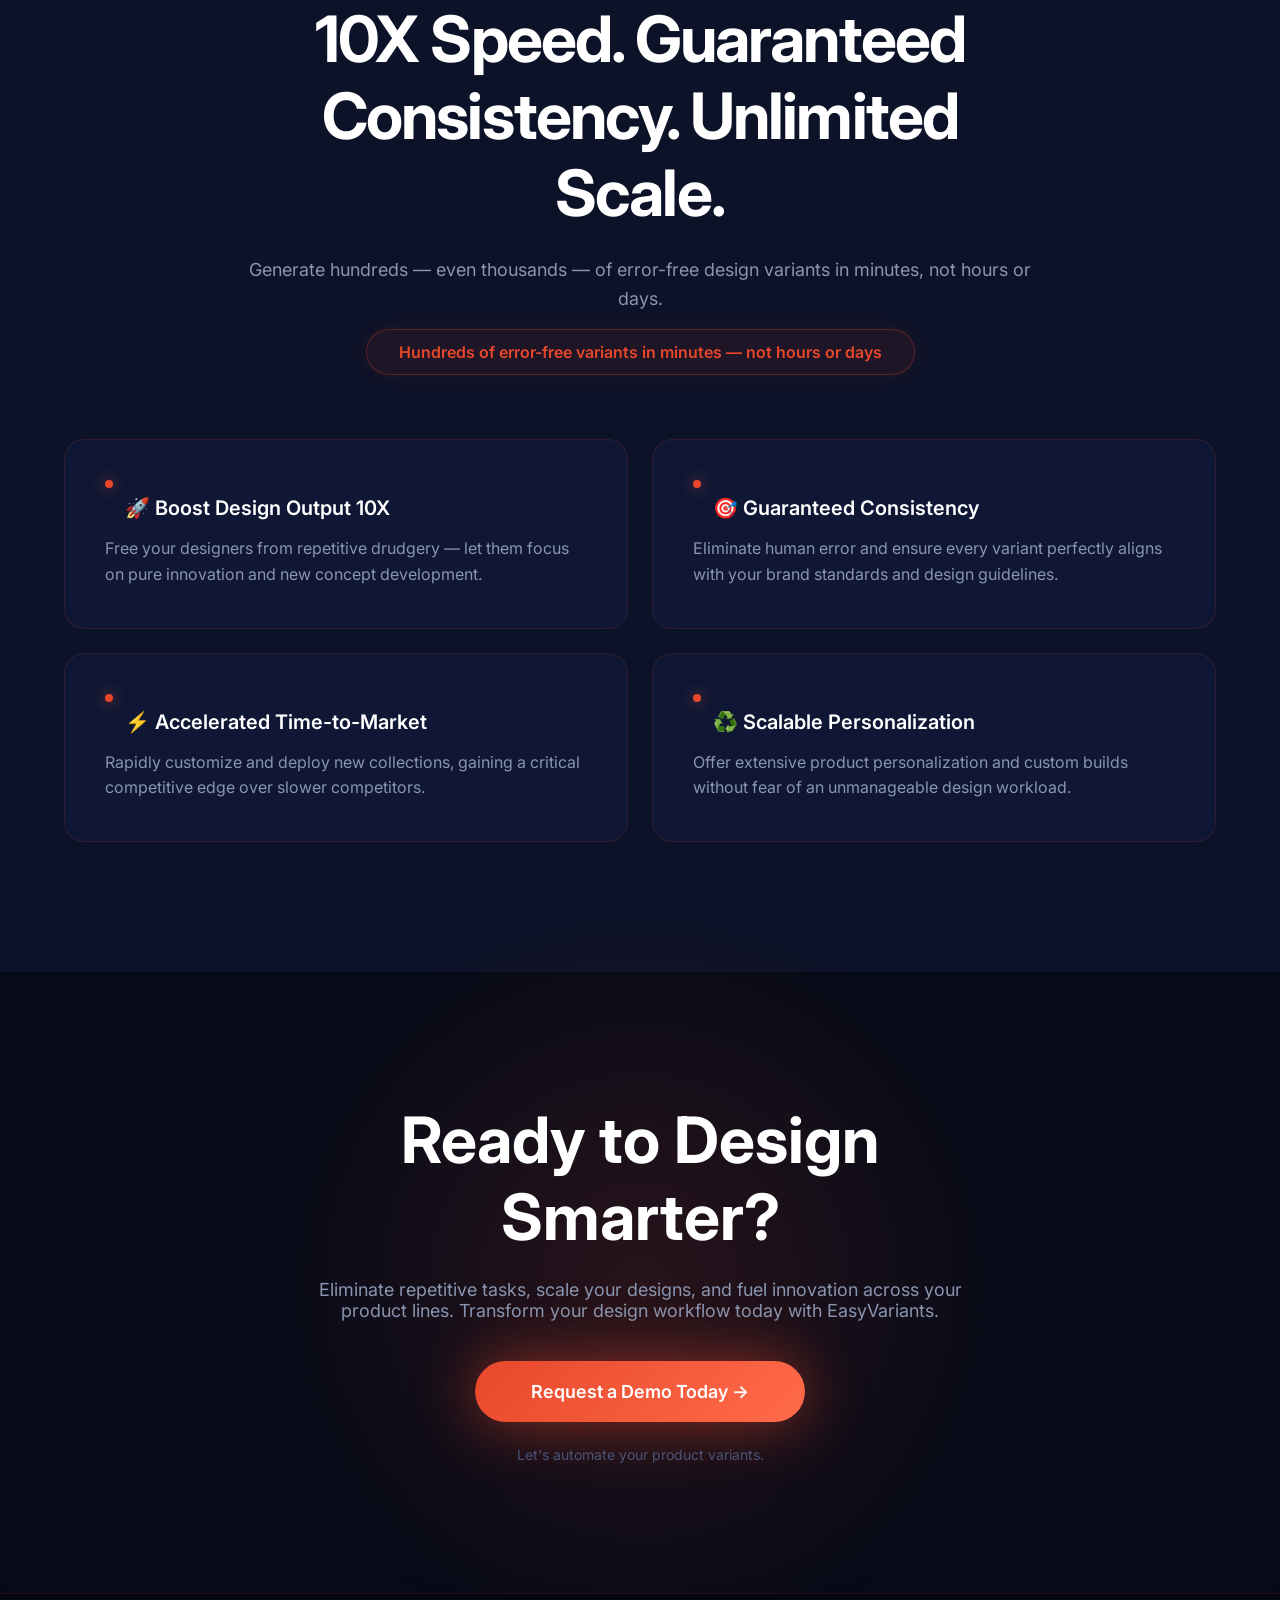
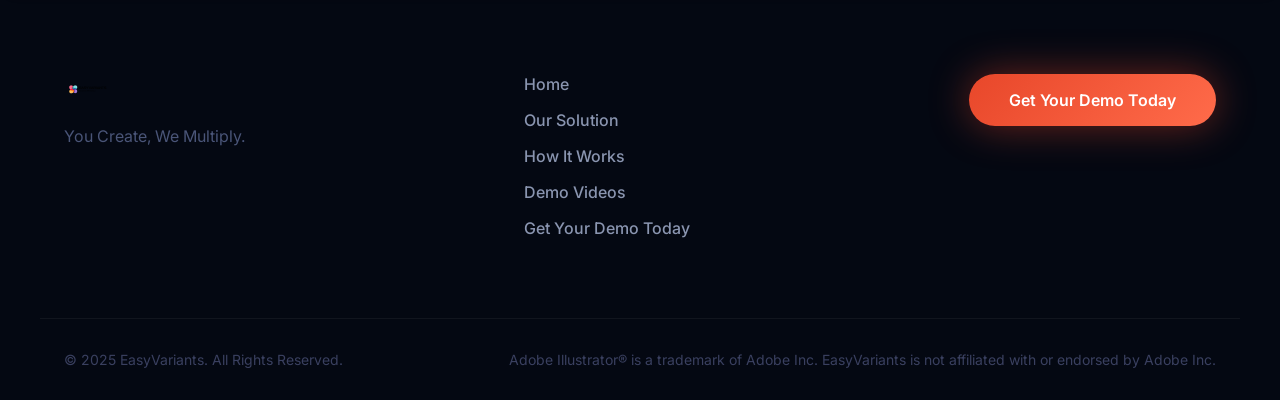
==== commit 72572982: "updated latest changes" ====
--- a/index.html
+++ b/index.html
@@ -1,438 +1,330 @@
 <!DOCTYPE html>
-<html class="dark" lang="en">
+<html lang="en">
+
 <head>
-<meta charset="utf-8"/>
-<meta content="width=device-width, initial-scale=1.0" name="viewport"/>
-<title>EasyVariants | Rapid Design Variants, Optimized for Illustrator</title>
-<meta name="description" content="EasyVariants empowers teams to generate thousands of design iterations in seconds. Automated variant generation for Adobe Illustrator."/>
-<script src="https://cdn.tailwindcss.com?plugins=forms,container-queries"></script>
-<link href="https://fonts.googleapis.com/css2?family=Inter:wght@300;400;500;600;700;800;900&family=Manrope:wght@300;400;500;600;700;800&display=swap" rel="stylesheet"/>
-<link href="https://fonts.googleapis.com/css2?family=Material+Symbols+Outlined:wght,FILL@100..700,0..1&display=swap" rel="stylesheet"/>
-<script>
-tailwind.config = {
-  darkMode: "class",
-  theme: {
-    extend: {
-      colors: {
-        "surface-variant":"#353534","tertiary-fixed":"#ffe08f","on-tertiary":"#3d2e00",
-        "surface-tint":"#cebdff","on-tertiary-fixed":"#241a00","surface":"#0a0a0b",
-        "on-error":"#690005","surface-container-low":"#141416","primary-fixed-dim":"#cebdff",
-        "inverse-primary":"#693add","on-primary":"#380094","on-secondary-fixed-variant":"#004d67",
-        "primary":"#cebdff","primary-fixed":"#e8ddff","on-primary-fixed":"#21005e",
-        "tertiary-fixed-dim":"#e6c364","surface-container-high":"#1e1e22",
-        "surface-container-lowest":"#08080a","inverse-on-surface":"#313030",
-        "inverse-surface":"#e5e2e1","on-surface":"#e5e2e1","tertiary-container":"#c9a84c",
-        "on-background":"#e5e2e1","on-tertiary-fixed-variant":"#584400","on-secondary":"#003548",
-        "surface-dim":"#0a0a0b","on-tertiary-container":"#503d00","secondary-fixed-dim":"#75d1ff",
-        "secondary":"#8fd8ff","background":"#0a0a0b","outline-variant":"#4a454f",
-        "tertiary":"#e6c364","surface-container-highest":"#353534","error-container":"#93000a",
-        "on-error-container":"#ffdad6","outline":"#958e9a","error":"#ffb4ab",
-        "surface-container":"#18181b","primary-container":"#784bec",
-        "on-surface-variant":"#a8a3ae","secondary-fixed":"#c2e8ff",
-        "on-secondary-container":"#004b65","on-primary-fixed-variant":"#5113c5",
-        "secondary-container":"#00c1fd","surface-bright":"#3a3939",
-        "on-primary-container":"#f3ebff","on-secondary-fixed":"#001e2b"
-      },
-      fontFamily:{"headline":["Inter"],"body":["Manrope"],"label":["Inter"]},
-      borderRadius:{"DEFAULT":"0.25rem","lg":"0.5rem","xl":"0.75rem","full":"9999px"},
-    },
-  },
-}
-</script>
-<link rel="stylesheet" href="styles.css"/>
+  <meta charset="UTF-8" />
+  <meta name="viewport" content="width=device-width, initial-scale=1.0" />
+  <title>EasyVariants - Design Automation</title>
+  <link rel="preconnect" href="https://fonts.googleapis.com">
+  <link rel="preconnect" href="https://fonts.gstatic.com" crossorigin>
+  <link href="https://fonts.googleapis.com/css2?family=Inter:wght@400;600;700;800&display=swap" rel="stylesheet">
+  <link rel="stylesheet" href="styles.css">
 </head>
-<body class="bg-surface text-on-surface font-body selection:bg-primary/30 overflow-x-hidden">
-
-<!-- Navbar -->
-<header id="navbar" class="fixed top-6 left-1/2 -translate-x-1/2 w-[90%] max-w-7xl rounded-full border border-outline-variant/15 bg-surface-container/60 backdrop-blur-2xl flex justify-between items-center px-8 py-3 z-50 shadow-[0_0_80px_rgba(120,75,236,0.06)]">
-  <div class="flex items-center gap-2">
-    <span class="material-symbols-outlined text-primary text-2xl">layers</span>
-    <span class="text-2xl font-black tracking-tighter bg-gradient-to-r from-[#784BEC] via-[#a855f7] to-[#00C1FD] bg-clip-text text-transparent">EasyVariants</span>
+
+<body>
+
+  <!-- NAVBAR -->
+  <nav class="navbar">
+    <div class="nav-container">
+      <div class="nav-logo" style="display: flex; align-items: center; width: 260px; pointer-events: none; user-select: none;">
+        <img src="logo.png" alt="EasyVariants" style="width: 100%; height: auto; object-fit: contain;" />
+      </div>
+      <div class="nav-links">
+        <a href="#home">Home</a>
+        <a href="#solution">Our Solution</a>
+        <a href="#how-it-works">How It Works</a>
+        <a href="#demos">Demo Videos</a>
+      </div>
+      <a href="contactus.html" class="nav-cta">Get Your Demo Today</a>
+
+      <!-- Hamburger for mobile -->
+      <button class="menu-toggle" aria-label="Toggle Menu">
+        <span></span>
+        <span></span>
+        <span></span>
+      </button>
+    </div>
+  </nav>
+
+  <!-- MOBILE MENU -->
+  <div class="mobile-menu">
+    <a href="#home">Home</a>
+    <a href="#solution">Our Solution</a>
+    <a href="#how-it-works">How It Works</a>
+    <a href="#demos">Demo Videos</a>
+    <a href="contactus.html" class="nav-cta-mobile">Get Your Demo Today</a>
   </div>
-  <nav class="hidden md:flex items-center gap-8">
-    <a class="text-primary font-semibold border-b-2 border-primary-container pb-1 font-label text-[10px] tracking-widest uppercase" href="#home">Home</a>
-    <a class="text-on-surface-variant hover:text-on-surface transition-colors font-label text-[10px] tracking-widest uppercase" href="#oursolution">Our Solution</a>
-    <a class="text-on-surface-variant hover:text-on-surface transition-colors font-label text-[10px] tracking-widest uppercase" href="#how_it_works">How It Works</a>
-    <a class="text-on-surface-variant hover:text-on-surface transition-colors font-label text-[10px] tracking-widest uppercase" href="#demos">Demos</a>
-  </nav>
-  <a href="https://easyvariants.com/contactus.html" class="bg-gradient-to-r from-primary-container to-secondary-container text-white px-6 py-2.5 rounded-full font-bold text-sm hover:scale-105 hover:shadow-[0_0_30px_rgba(120,75,236,0.3)] transition-all duration-300">
-    Get Your Demo Today
-  </a>
-</header>
-
-<main>
-
-<!-- ===== HERO SECTION ===== -->
-<section id="home" class="relative min-h-screen flex flex-col justify-center items-center pt-32 pb-16 px-6 overflow-hidden">
-  <!-- Animated background orbs -->
-  <div class="hero-orb hero-orb-1"></div>
-  <div class="hero-orb hero-orb-2"></div>
-  <div class="hero-orb hero-orb-3"></div>
-  <div class="grid-bg"></div>
-
-  <div class="max-w-5xl text-center space-y-8 relative z-10">
-    <div class="inline-flex items-center gap-2 px-5 py-1.5 rounded-full bg-surface-container-highest/30 border border-outline-variant/15 backdrop-blur-xl animate-fade-in">
-      <span class="w-2 h-2 rounded-full bg-secondary-container animate-pulse"></span>
-      <span class="text-xs font-label tracking-widest uppercase text-on-surface-variant">Rapid Variants, Optimized for Illustrator</span>
-    </div>
-    <h1 class="font-headline font-black text-5xl sm:text-6xl md:text-8xl tracking-tighter leading-[0.95] animate-hero-title">
-      Unleash Unbounded<br/>
-      <span class="bg-gradient-to-r from-primary via-[#a855f7] to-secondary-container bg-clip-text text-transparent italic">Creativity</span>
-    </h1>
-    <p class="max-w-2xl mx-auto text-lg md:text-xl text-on-surface-variant leading-relaxed animate-fade-in-up" style="animation-delay:0.3s">
-      You Create, We Multiply. EasyVariants empowers teams to generate thousands of design variants in seconds — directly inside Adobe Illustrator.
-    </p>
-    <div class="flex flex-col sm:flex-row items-center justify-center gap-4 pt-4 animate-fade-in-up" style="animation-delay:0.5s">
-      <a href="https://easyvariants.com/contactus.html" class="cta-btn-primary w-full sm:w-auto px-10 py-4 rounded-full font-extrabold text-lg">
-        Request a Demo
-      </a>
-      <a href="#demos" class="w-full sm:w-auto px-8 py-4 rounded-full border border-outline-variant/25 bg-surface-container-high/30 backdrop-blur-xl text-on-surface font-bold text-lg hover:border-primary/40 hover:bg-surface-container-high/50 transition-all duration-300 flex items-center justify-center gap-2">
-        <span class="material-symbols-outlined text-xl">play_circle</span> Watch Demos
-      </a>
-    </div>
-  </div>
-
-  <!-- 3D Hero Video/Visual -->
-  <div class="w-full max-w-6xl mx-auto mt-16 px-4 relative z-10 perspective-container animate-fade-in-up" style="animation-delay:0.7s">
-    <div class="hero-3d-card">
-      <div class="relative rounded-2xl overflow-hidden border border-outline-variant/20 shadow-[0_30px_100px_rgba(120,75,236,0.15)]">
-        <video autoplay muted loop playsinline class="w-full rounded-2xl" poster="https://lh3.googleusercontent.com/aida-public/[base64]">
-          <source src="https://easyvariants.com/videos/explainer_variants.mp4" type="video/mp4"/>
-        </video>
-        <!-- Glow overlay -->
-        <div class="absolute inset-0 pointer-events-none rounded-2xl border border-primary/10"></div>
-      </div>
-      <!-- Floating 3D badges -->
-      <div class="floating-badge floating-badge-1">
-        <span class="material-symbols-outlined text-primary text-lg mr-2">auto_awesome</span>
-        <span class="text-sm font-semibold">AI Powered</span>
-      </div>
-      <div class="floating-badge floating-badge-2">
-        <span class="material-symbols-outlined text-secondary-container text-lg mr-2">speed</span>
-        <span class="text-sm font-semibold">10x Faster</span>
-      </div>
-    </div>
-  </div>
-
-  <!-- Marquee -->
-  <div class="w-full mt-20 py-5 border-y border-outline-variant/8 bg-surface-container-lowest/20 backdrop-blur-sm marquee-container">
-    <div class="marquee-content flex gap-12 items-center">
-      <span class="text-2xl font-black text-outline-variant/30 tracking-tighter uppercase italic">Infinite Iterations</span>
-      <span class="material-symbols-outlined text-outline-variant/30">star</span>
-      <span class="text-2xl font-black text-outline-variant/30 tracking-tighter uppercase italic">Adobe Illustrator</span>
-      <span class="material-symbols-outlined text-outline-variant/30">bolt</span>
-      <span class="text-2xl font-black text-outline-variant/30 tracking-tighter uppercase italic">Brand Consistency</span>
-      <span class="material-symbols-outlined text-outline-variant/30">diamond</span>
-      <span class="text-2xl font-black text-outline-variant/30 tracking-tighter uppercase italic">Color Transitions</span>
-      <span class="material-symbols-outlined text-outline-variant/30">auto_awesome</span>
-      <span class="text-2xl font-black text-outline-variant/30 tracking-tighter uppercase italic">Infinite Iterations</span>
-      <span class="material-symbols-outlined text-outline-variant/30">star</span>
-      <span class="text-2xl font-black text-outline-variant/30 tracking-tighter uppercase italic">Adobe Illustrator</span>
-      <span class="material-symbols-outlined text-outline-variant/30">bolt</span>
-      <span class="text-2xl font-black text-outline-variant/30 tracking-tighter uppercase italic">Brand Consistency</span>
-      <span class="material-symbols-outlined text-outline-variant/30">diamond</span>
-    </div>
-  </div>
-</section>
-
-<!-- ===== PROBLEM SECTION ===== -->
-<section id="oursolution" class="max-w-7xl mx-auto px-8 py-32">
-  <div class="text-center mb-20">
-    <span class="text-primary font-label text-xs tracking-widest uppercase mb-4 block">The Problem</span>
-    <h2 class="text-4xl md:text-6xl font-headline font-black tracking-tight leading-tight">The Design Bottleneck:<br/><span class="text-on-surface-variant">Draining Time, Dulling Creativity</span></h2>
-  </div>
-  <div class="grid grid-cols-1 sm:grid-cols-2 lg:grid-cols-4 gap-6">
-    <div class="problem-card group">
-      <div class="card-3d-inner">
-        <div class="w-14 h-14 rounded-2xl bg-gradient-to-br from-red-500/20 to-red-500/5 flex items-center justify-center mb-5 group-hover:scale-110 transition-transform">
-          <span class="material-symbols-outlined text-red-400 text-2xl">schedule</span>
-        </div>
-        <h3 class="text-lg font-headline font-bold mb-3">Repetitive Manual Work</h3>
-        <p class="text-on-surface-variant text-sm leading-relaxed">Designers drowning in the tedious cycle of duplicating designs for every new colorway, logo, or text change.</p>
-      </div>
-    </div>
-    <div class="problem-card group">
-      <div class="card-3d-inner">
-        <div class="w-14 h-14 rounded-2xl bg-gradient-to-br from-amber-500/20 to-amber-500/5 flex items-center justify-center mb-5 group-hover:scale-110 transition-transform">
-          <span class="material-symbols-outlined text-amber-400 text-2xl">warning</span>
-        </div>
-        <h3 class="text-lg font-headline font-bold mb-3">Consistency Challenges</h3>
-        <p class="text-on-surface-variant text-sm leading-relaxed">Ensuring every variant adheres perfectly to brand guidelines becomes an insurmountable task.</p>
-      </div>
-    </div>
-    <div class="problem-card group">
-      <div class="card-3d-inner">
-        <div class="w-14 h-14 rounded-2xl bg-gradient-to-br from-orange-500/20 to-orange-500/5 flex items-center justify-center mb-5 group-hover:scale-110 transition-transform">
-          <span class="material-symbols-outlined text-orange-400 text-2xl">hourglass_top</span>
-        </div>
-        <h3 class="text-lg font-headline font-bold mb-3">Slow Time-to-Market</h3>
-        <p class="text-on-surface-variant text-sm leading-relaxed">Sheer volume of manual work delays the launch of new collections and personalized offerings.</p>
-      </div>
-    </div>
-    <div class="problem-card group">
-      <div class="card-3d-inner">
-        <div class="w-14 h-14 rounded-2xl bg-gradient-to-br from-purple-500/20 to-purple-500/5 flex items-center justify-center mb-5 group-hover:scale-110 transition-transform">
-          <span class="material-symbols-outlined text-purple-400 text-2xl">block</span>
-        </div>
-        <h3 class="text-lg font-headline font-bold mb-3">Limited Customization</h3>
-        <p class="text-on-surface-variant text-sm leading-relaxed">Fear of overwhelming design workload prevents offering the personalized products consumers crave.</p>
-      </div>
-    </div>
-  </div>
-</section>
-
-<!-- ===== SOLUTION BENTO GRID ===== -->
-<section class="max-w-7xl mx-auto px-8 py-24">
-  <div class="text-center mb-20">
-    <span class="text-secondary-container font-label text-xs tracking-widest uppercase mb-4 block">The Solution</span>
-    <h2 class="text-4xl md:text-6xl font-headline font-black tracking-tight">Unlock Design Automation<br/><span class="bg-gradient-to-r from-primary to-secondary-container bg-clip-text text-transparent">with EasyVariants</span></h2>
-  </div>
-  <div class="grid grid-cols-1 md:grid-cols-12 gap-6">
-    <!-- Large Card -->
-    <div class="md:col-span-8 group relative overflow-hidden rounded-3xl glass-card p-10 flex flex-col justify-between min-h-[480px] card-3d-hover">
-      <div class="absolute top-0 right-0 w-96 h-96 bg-primary-container/10 blur-[120px] -z-10 group-hover:bg-primary-container/20 transition-colors duration-700"></div>
-      <div>
-        <span class="text-primary font-label text-xs tracking-widest uppercase mb-4 block">Seamless Integration</span>
-        <h2 class="text-3xl md:text-4xl font-headline font-bold text-on-surface mb-5 leading-tight max-w-lg">Works Directly Inside<br/>Adobe Illustrator.</h2>
-        <p class="text-on-surface-variant max-w-md text-base leading-relaxed">You design the original in Illustrator — we effortlessly generate every variant. Transform hours of manual effort into minutes of automated perfection.</p>
-      </div>
-      <div class="mt-8">
-        <img alt="EasyVariants Dashboard" class="rounded-2xl border border-outline-variant/15 shadow-2xl hover:shadow-[0_20px_60px_rgba(120,75,236,0.15)] transition-shadow duration-500" src="https://lh3.googleusercontent.com/aida-public/[base64]"/>
-      </div>
-    </div>
-    <!-- Small Card 1 -->
-    <div class="md:col-span-4 rounded-3xl glass-card p-8 flex flex-col justify-between group hover:border-primary/30 transition-all duration-500 card-3d-hover">
-      <div>
-        <div class="w-14 h-14 rounded-2xl bg-gradient-to-br from-primary-container/30 to-primary-container/10 flex items-center justify-center mb-6 group-hover:scale-110 transition-transform duration-300">
-          <span class="material-symbols-outlined text-primary text-2xl">palette</span>
-        </div>
-        <h3 class="text-2xl font-headline font-bold mb-3">Color Transitions</h3>
-        <p class="text-on-surface-variant text-sm leading-relaxed">Instantly explore countless color variations with precise Hue, Saturation, and Lightness increments.</p>
-      </div>
-      <div class="pt-6 flex justify-center">
-        <img alt="Color transition feature" class="w-full h-36 object-cover rounded-xl opacity-70 group-hover:opacity-100 transition-opacity duration-500" src="https://lh3.googleusercontent.com/aida-public/[base64]"/>
-      </div>
-    </div>
-    <!-- Small Card 2 -->
-    <div class="md:col-span-4 rounded-3xl glass-card p-8 flex flex-col justify-between group hover:border-secondary-container/30 transition-all duration-500 card-3d-hover">
-      <div>
-        <div class="w-14 h-14 rounded-2xl bg-gradient-to-br from-secondary-container/30 to-secondary-container/10 flex items-center justify-center mb-6 group-hover:scale-110 transition-transform duration-300">
-          <span class="material-symbols-outlined text-secondary-container text-2xl">aspect_ratio</span>
-        </div>
-        <h3 class="text-2xl font-headline font-bold mb-3">Smart Resizing</h3>
-        <p class="text-on-surface-variant text-sm leading-relaxed">Proportionally resize artwork based on product dimensions from your external data sources.</p>
-      </div>
-      <div class="mt-6 flex justify-end">
-        <span class="material-symbols-outlined text-6xl text-outline-variant/15 group-hover:text-secondary-container/25 transition-colors duration-500" style="font-variation-settings: 'FILL' 1; font-size: 80px;">widgets</span>
-      </div>
-    </div>
-    <!-- Wide Card -->
-    <div class="md:col-span-8 rounded-3xl glass-card p-10 flex flex-col md:flex-row gap-10 items-center overflow-hidden card-3d-hover">
-      <div class="flex-1">
-        <h3 class="text-3xl font-headline font-bold mb-4">Enterprise Grade Security</h3>
-        <p class="text-on-surface-variant mb-6 leading-relaxed">Your data is yours. Industry-leading encryption and privacy protocols keep your designs safe.</p>
-        <ul class="space-y-3">
-          <li class="flex items-center gap-3 text-sm text-on-surface-variant"><span class="material-symbols-outlined text-tertiary" style="font-variation-settings:'FILL' 1;">check_circle</span>SOC2 Type II Compliant</li>
-          <li class="flex items-center gap-3 text-sm text-on-surface-variant"><span class="material-symbols-outlined text-tertiary" style="font-variation-settings:'FILL' 1;">check_circle</span>AES-256 Bit Encryption</li>
-          <li class="flex items-center gap-3 text-sm text-on-surface-variant"><span class="material-symbols-outlined text-tertiary" style="font-variation-settings:'FILL' 1;">check_circle</span>Adobe Certified Partner</li>
-        </ul>
-      </div>
-      <div class="flex-1 -mr-16 -mb-16">
-        <img alt="Security" class="w-full rounded-tl-3xl border-t border-l border-outline-variant/20" src="https://lh3.googleusercontent.com/aida-public/[base64]"/>
-      </div>
-    </div>
-  </div>
-</section>
-
-<!-- ===== HOW IT WORKS ===== -->
-<section id="how_it_works" class="max-w-5xl mx-auto px-8 py-32 relative">
-  <div class="text-center mb-24">
-    <span class="text-tertiary font-label text-xs tracking-widest uppercase mb-4 block">The Workflow</span>
-    <h2 class="text-4xl md:text-6xl font-headline font-black tracking-tight">How EasyVariants Works</h2>
-  </div>
-  <div class="grid grid-cols-1 md:grid-cols-3 gap-8">
-    <div class="step-card group">
-      <div class="step-number" style="--step-color: #784bec;">01</div>
-      <div class="w-14 h-14 rounded-2xl bg-primary-container/15 flex items-center justify-center mb-5 group-hover:bg-primary-container/25 transition-all">
-        <span class="material-symbols-outlined text-primary text-2xl">edit_note</span>
-      </div>
-      <h4 class="text-xl font-headline font-bold mb-3">Define Your Variables</h4>
-      <p class="text-on-surface-variant text-sm leading-relaxed">Mark variable sections directly within Illustrator — logo placeholders, color swatches, text boxes. Our intuitive system lets you define precisely what changes.</p>
-    </div>
-    <div class="step-card group">
-      <div class="step-number" style="--step-color: #00c1fd;">02</div>
-      <div class="w-14 h-14 rounded-2xl bg-secondary-container/15 flex items-center justify-center mb-5 group-hover:bg-secondary-container/25 transition-all">
-        <span class="material-symbols-outlined text-secondary-container text-2xl">account_tree</span>
-      </div>
-      <h4 class="text-xl font-headline font-bold mb-3">Connect & Automate</h4>
-      <p class="text-on-surface-variant text-sm leading-relaxed">Map variable objects to your PLM system, Digital Asset Management system, or Excel sheets. EasyVariants connects the dots automatically.</p>
-    </div>
-    <div class="step-card group">
-      <div class="step-number" style="--step-color: #e6c364;">03</div>
-      <div class="w-14 h-14 rounded-2xl bg-tertiary/15 flex items-center justify-center mb-5 group-hover:bg-tertiary/25 transition-all">
-        <span class="material-symbols-outlined text-tertiary text-2xl">rocket_launch</span>
-      </div>
-      <h4 class="text-xl font-headline font-bold mb-3">Generate & Export</h4>
-      <p class="text-on-surface-variant text-sm leading-relaxed">Generate hundreds, even thousands, of error-free design variants in minutes — not hours or days. Export to production-ready formats instantly.</p>
-    </div>
-  </div>
-</section>
-
-<!-- ===== ADVANTAGE SECTION ===== -->
-<section class="max-w-7xl mx-auto px-8 py-24">
-  <div class="text-center mb-20">
-    <span class="text-primary font-label text-xs tracking-widest uppercase mb-4 block">The Advantage</span>
-    <h2 class="text-4xl md:text-5xl font-headline font-black tracking-tight">Why Teams Choose EasyVariants</h2>
-  </div>
-  <div class="grid grid-cols-1 md:grid-cols-2 gap-8">
-    <div class="advantage-card group">
-      <div class="flex items-start gap-6">
-        <div class="w-16 h-16 rounded-2xl bg-gradient-to-br from-primary-container/25 to-primary/10 flex items-center justify-center shrink-0 group-hover:scale-110 transition-transform">
-          <span class="material-symbols-outlined text-primary text-3xl">trending_up</span>
-        </div>
-        <div>
-          <h3 class="text-xl font-headline font-bold mb-2">Boost Design Output 10X</h3>
-          <p class="text-on-surface-variant text-sm leading-relaxed">Free your designers from repetitive drudgery, allowing them to focus on pure innovation and new concept development.</p>
-        </div>
-      </div>
-    </div>
-    <div class="advantage-card group">
-      <div class="flex items-start gap-6">
-        <div class="w-16 h-16 rounded-2xl bg-gradient-to-br from-secondary-container/25 to-secondary/10 flex items-center justify-center shrink-0 group-hover:scale-110 transition-transform">
-          <span class="material-symbols-outlined text-secondary-container text-3xl">verified</span>
-        </div>
-        <div>
-          <h3 class="text-xl font-headline font-bold mb-2">Guaranteed Consistency</h3>
-          <p class="text-on-surface-variant text-sm leading-relaxed">Eliminate human error and ensure every variant perfectly aligns with your brand standards and design guidelines.</p>
-        </div>
-      </div>
-    </div>
-    <div class="advantage-card group">
-      <div class="flex items-start gap-6">
-        <div class="w-16 h-16 rounded-2xl bg-gradient-to-br from-tertiary/25 to-tertiary/10 flex items-center justify-center shrink-0 group-hover:scale-110 transition-transform">
-          <span class="material-symbols-outlined text-tertiary text-3xl">bolt</span>
-        </div>
-        <div>
-          <h3 class="text-xl font-headline font-bold mb-2">Accelerated Time-to-Market</h3>
-          <p class="text-on-surface-variant text-sm leading-relaxed">Rapidly customize and deploy new collections, gaining a critical competitive edge in your market.</p>
-        </div>
-      </div>
-    </div>
-    <div class="advantage-card group">
-      <div class="flex items-start gap-6">
-        <div class="w-16 h-16 rounded-2xl bg-gradient-to-br from-[#f472b6]/25 to-[#f472b6]/10 flex items-center justify-center shrink-0 group-hover:scale-110 transition-transform">
-          <span class="material-symbols-outlined text-[#f472b6] text-3xl">tune</span>
-        </div>
-        <div>
-          <h3 class="text-xl font-headline font-bold mb-2">Scalable Personalization</h3>
-          <p class="text-on-surface-variant text-sm leading-relaxed">Offer extensive product personalization and custom builds without fear of an unmanageable design workload.</p>
-        </div>
-      </div>
-    </div>
-  </div>
-</section>
-
-<!-- ===== DEMOS SECTION ===== -->
-<section id="demos" class="max-w-7xl mx-auto px-8 py-32">
-  <div class="text-center mb-20">
-    <span class="text-secondary-container font-label text-xs tracking-widest uppercase mb-4 block">Seeing is Believing</span>
-    <h2 class="text-4xl md:text-6xl font-headline font-black tracking-tight">Explainer Video & Demos</h2>
-  </div>
-  <div class="grid grid-cols-1 sm:grid-cols-2 lg:grid-cols-3 gap-6">
-    <a href="https://easyvariants.com/explainer_variants.html" class="demo-card group">
-      <div class="demo-card-icon"><span class="material-symbols-outlined text-3xl">play_circle</span></div>
-      <h3 class="text-lg font-headline font-bold mb-1">Explainer Video</h3>
-      <p class="text-on-surface-variant text-xs">Full product overview</p>
-    </a>
-    <a href="https://easyvariants.com/cap_variants.html" class="demo-card group">
-      <div class="demo-card-icon"><span class="material-symbols-outlined text-3xl">checkroom</span></div>
-      <h3 class="text-lg font-headline font-bold mb-1">Cap Variants</h3>
-      <p class="text-on-surface-variant text-xs">Headwear demo</p>
-    </a>
-    <a href="https://easyvariants.com/sweatshirt_variants.html" class="demo-card group">
-      <div class="demo-card-icon"><span class="material-symbols-outlined text-3xl">styler</span></div>
-      <h3 class="text-lg font-headline font-bold mb-1">Sweatshirt Variants</h3>
-      <p class="text-on-surface-variant text-xs">Apparel demo</p>
-    </a>
-    <a href="https://easyvariants.com/shoe_variants.html" class="demo-card group">
-      <div class="demo-card-icon"><span class="material-symbols-outlined text-3xl">steps</span></div>
-      <h3 class="text-lg font-headline font-bold mb-1">Shoe Variants</h3>
-      <p class="text-on-surface-variant text-xs">Footwear demo</p>
-    </a>
-    <a href="https://easyvariants.com/color_transition_generator.html" class="demo-card group">
-      <div class="demo-card-icon"><span class="material-symbols-outlined text-3xl">palette</span></div>
-      <h3 class="text-lg font-headline font-bold mb-1">Color Transitions</h3>
-      <p class="text-on-surface-variant text-xs">Color generator demo</p>
-    </a>
-    <a href="https://easyvariants.com/contactus.html" class="demo-card group cta-demo-card">
-      <div class="demo-card-icon"><span class="material-symbols-outlined text-3xl">arrow_forward</span></div>
-      <h3 class="text-lg font-headline font-bold mb-1">Request Your Demo</h3>
-      <p class="text-on-surface-variant text-xs">See it with your data</p>
-    </a>
-  </div>
-</section>
-
-<!-- ===== CTA SECTION ===== -->
-<section class="max-w-7xl mx-auto px-8 py-32">
-  <div class="relative rounded-[3rem] p-12 md:p-20 overflow-hidden bg-surface-container-low border border-outline-variant/10 text-center cta-section-3d">
-    <div class="absolute inset-0 bg-gradient-to-tr from-primary-container/15 via-transparent to-secondary-container/10 -z-10"></div>
-    <div class="cta-orb cta-orb-1"></div>
-    <div class="cta-orb cta-orb-2"></div>
-    <h2 class="text-4xl md:text-6xl font-headline font-black mb-8 leading-tight relative z-10">Ready to Design<br/><span class="bg-gradient-to-r from-primary to-secondary-container bg-clip-text text-transparent">Smarter?</span></h2>
-    <p class="text-on-surface-variant text-lg md:text-xl max-w-2xl mx-auto mb-12 relative z-10">Transform your design workflow today. Eliminate repetitive tasks, scale your designs, and fuel innovation across your product lines.</p>
-    <div class="flex flex-col sm:flex-row justify-center gap-6 relative z-10">
-      <a href="https://easyvariants.com/contactus.html" class="cta-btn-primary px-10 py-5 rounded-full font-black text-lg">Request a Demo Today</a>
-      <a href="#demos" class="bg-surface-container-highest/50 backdrop-blur-lg border border-outline-variant/20 px-10 py-5 rounded-full font-bold text-lg hover:bg-surface-container-highest transition-colors">Watch Demos</a>
-    </div>
-  </div>
-</section>
-
-</main>
-
-<!-- Footer -->
-<footer class="w-full border-t border-outline-variant/8 pt-20 pb-10 bg-surface-dim">
-  <div class="max-w-7xl mx-auto px-8 flex flex-col md:flex-row justify-between gap-12">
-    <div class="max-w-sm space-y-6">
-      <div class="text-xl font-extrabold bg-gradient-to-r from-[#784BEC] to-[#00C1FD] bg-clip-text text-transparent">EasyVariants</div>
-      <p class="text-on-surface-variant text-sm leading-relaxed">The ultimate variation engine for modern design teams. Speed up your workflow and scale your creative output without limits.</p>
-      <div class="flex gap-4">
-        <a class="w-10 h-10 rounded-full border border-outline-variant/15 flex items-center justify-center hover:text-primary hover:border-primary/30 transition-all" href="#"><span class="material-symbols-outlined text-sm">public</span></a>
-        <a class="w-10 h-10 rounded-full border border-outline-variant/15 flex items-center justify-center hover:text-primary hover:border-primary/30 transition-all" href="#"><span class="material-symbols-outlined text-sm">terminal</span></a>
-        <a class="w-10 h-10 rounded-full border border-outline-variant/15 flex items-center justify-center hover:text-primary hover:border-primary/30 transition-all" href="#"><span class="material-symbols-outlined text-sm">groups</span></a>
-      </div>
-    </div>
-    <div class="grid grid-cols-2 md:grid-cols-3 gap-12">
-      <div class="space-y-4">
-        <span class="font-label text-[10px] tracking-widest uppercase text-on-surface-variant/60">Product</span>
-        <ul class="space-y-3">
-          <li><a class="text-on-surface-variant hover:text-secondary-container transition-colors text-sm" href="#oursolution">Features</a></li>
-          <li><a class="text-on-surface-variant hover:text-secondary-container transition-colors text-sm" href="#how_it_works">How It Works</a></li>
-          <li><a class="text-on-surface-variant hover:text-secondary-container transition-colors text-sm" href="#demos">Demos</a></li>
-        </ul>
-      </div>
-      <div class="space-y-4">
-        <span class="font-label text-[10px] tracking-widest uppercase text-on-surface-variant/60">Company</span>
-        <ul class="space-y-3">
-          <li><a class="text-on-surface-variant hover:text-secondary-container transition-colors text-sm" href="#">About Us</a></li>
-          <li><a class="text-on-surface-variant hover:text-secondary-container transition-colors text-sm" href="#">Careers</a></li>
-          <li><a class="text-on-surface-variant hover:text-secondary-container transition-colors text-sm" href="https://easyvariants.com/contactus.html">Contact</a></li>
-        </ul>
-      </div>
-      <div class="space-y-4 col-span-2 md:col-span-1">
-        <span class="font-label text-[10px] tracking-widest uppercase text-on-surface-variant/60">Legal</span>
-        <ul class="space-y-3">
-          <li><a class="text-on-surface-variant hover:text-secondary-container transition-colors text-sm" href="#">Privacy Policy</a></li>
-          <li><a class="text-on-surface-variant hover:text-secondary-container transition-colors text-sm" href="#">Terms of Service</a></li>
-          <li><a class="text-on-surface-variant hover:text-secondary-container transition-colors text-sm" href="#">Trademark</a></li>
-        </ul>
-      </div>
-    </div>
-  </div>
-  <div class="max-w-7xl mx-auto px-8 mt-20 pt-8 border-t border-outline-variant/8">
-    <p class="text-[10px] font-label tracking-widest uppercase text-on-surface-variant/40">© 2024 EasyVariants. All rights reserved.</p>
-  </div>
-</footer>
-
-<script src="script.js"></script>
+
+  <!-- HERO SECTION -->
+  <section id="home" class="hero hero-v2 no-scroll">
+    <div class="hero-bg">
+      <div class="orb orb-navy"
+        style="width: 800px; height: 800px; top: -100px; left: -200px; background: rgba(30,58,138,0.3);"></div>
+      <div class="orb orb-purple"
+        style="width: 600px; height: 600px; bottom: -200px; right: 10%; background: rgba(139,92,246,0.15);"></div>
+    </div>
+
+    <div class="container hero-container-v2">
+      <!-- Left 60% -->
+      <div class="hero-left">
+        <h1>
+          <span class="line line-white">10X Production Speed</span><br />
+          <span class="line line-gradient" style="padding-left: 1.5em; display: inline-block;">Guaranteed Visual
+            Precision</span><br />
+          <span class="line line-white">Unleash Unbounded Creativity</span>
+        </h1>
+        <p class="hero-sub">Turn one design into thousands instantly. Automate variations like colors, logos, and styles
+          in minutes.</p>
+
+        <div class="hero-actions">
+          <a href="contactus.html" class="btn btn-primary">Request a Demo Today &rarr;</a>
+          <a href="#demos" class="btn btn-ghost">&#9654; Watch Explainer</a>
+        </div>
+      </div>
+
+      <!-- Right 40% -->
+      <div class="hero-right">
+        <img src="eg.jpg" alt="Product Variants Overview"
+          style="width: 100%; max-width: 550px; z-index: 10; animation: floatUp 5s ease-in-out infinite; border-radius: 12px;" />
+      </div>
+    </div>
+  </section>
+
+
+  <!-- THE PROBLEM SECTION -->
+  <section id="problem" class="problem section-scroll">
+    <div class="glow-bg problem-glow"></div>
+    <div class="container">
+      <div class="section-center">
+        <div class="badge">THE PROBLEM</div>
+        <h2>The Design Bottleneck: Draining Time, Dulling Creativity</h2>
+        <p>Manual variant creation isn't just time-consuming — it's a bottleneck that drains your team's creativity,
+          compromises design consistency, and slows down your market speed. Are your designers spending endless hours
+          copying, pasting, resizing, and manually adjusting colors for countless variants?</p>
+      </div>
+
+      <div class="bento-grid">
+        <div class="card card-top-border">
+          <img src="https://easyvariants.com/img/problem1.png" alt="Repetitive Work" class="card-icon" />
+          <h3>&#128257; Repetitive Manual Work</h3>
+          <p>Designers drowning in the tedious cycle of duplicating designs for every new colorway, logo placement, or
+            text change.</p>
+        </div>
+        <div class="card card-top-border">
+          <img src="https://easyvariants.com/img/problem2.png" alt="Consistency Challenges" class="card-icon" />
+          <h3>&#9888;&#65039; Consistency Challenges</h3>
+          <p>Ensuring every variant adheres perfectly to brand guidelines becomes insurmountable, leading to costly
+            errors.</p>
+        </div>
+        <div class="card card-top-border">
+          <img src="https://easyvariants.com/img/problem3.png" alt="Slow Time-to-Market" class="card-icon" />
+          <h3>&#128034; Slow Time-to-Market</h3>
+          <p>The sheer volume of manual work delays the launch of new collections and personalized offerings.</p>
+        </div>
+        <div class="card card-top-border">
+          <img src="https://easyvariants.com/img/problem4.png" alt="Limited Customization" class="card-icon" />
+          <h3>&#128683; Limited Customization</h3>
+          <p>The fear of overwhelming design workload prevents you from offering the personalized products consumers
+            crave.</p>
+        </div>
+      </div>
+    </div>
+  </section>
+
+
+  <!-- SMART AUTOMATION SYSTEM (OUR SOLUTION) -->
+  <section id="solution" class="smart-automation section-scroll section-alt-bg">
+    <div class="container">
+      <div class="section-center" style="margin-bottom: 60px;">
+        <h2>Smart Automation System</h2>
+        <p style="color: var(--color-body); font-size: 18px;">Intelligent design automation that scales your creativity.
+        </p>
+      </div>
+
+      <div class="sa-layout">
+        <!-- Left: Flat Minimal 2x2 Grid -->
+        <div class="sa-grid">
+          <div class="sa-card">
+            <h4>Variable Control</h4>
+            <p>Define text, colors, and images once — reuse everywhere instantly.</p>
+          </div>
+          <div class="sa-card">
+            <h4>Intelligent Generation</h4>
+            <p>Automatically create hundreds of design variations in seconds.</p>
+          </div>
+          <div class="sa-card">
+            <h4>Layer Management</h4>
+            <p>Organize static and dynamic elements with precision control.</p>
+          </div>
+          <div class="sa-card">
+            <h4>Export Anywhere</h4>
+            <p>Download assets in multiple formats, ready for any platform.</p>
+          </div>
+        </div>
+
+        <!-- Right: Premium Highlight Card (Glassmorphism Focus) -->
+        <div class="sa-highlight">
+          <div class="workflow-card premium-glass"
+            style="height: 100%; display: flex; flex-direction: column; justify-content: center;">
+            <div class="wf-row">
+              <div class="wf-label"><span class="wf-dot" style="background: #8B5CF6;"></span> Design Variables</div>
+              <div class="wf-value">32</div>
+            </div>
+            <div class="wf-row">
+              <div class="wf-label"><span class="wf-dot" style="background: #3B82F6;"></span> Color Variants</div>
+              <div class="wf-value">18</div>
+            </div>
+            <div class="wf-row">
+              <div class="wf-label"><span class="wf-dot" style="background: #06b6d4;"></span> Image Assets</div>
+              <div class="wf-value">12</div>
+            </div>
+
+            <div class="wf-footer" style="margin-top: 32px;">
+              <span class="wf-footer-label">Design Variations Generated</span>
+              <span class="wf-footer-val gradient-text">10,000+</span>
+            </div>
+          </div>
+        </div>
+      </div>
+    </div>
+  </section>
+
+  <!-- HOW IT WORKS SECTION -->
+  <section id="how-it-works" class="how-it-works section-scroll">
+    <div class="container">
+      <div class="section-center">
+        <div class="badge">HOW IT WORKS</div>
+        <h2>Automate in 3 Steps</h2>
+      </div>
+      
+      <div class="snake-container" style="position: relative; max-width: 900px; margin: 80px auto 0; padding-bottom: 20px;">
+        <!-- SVGs for the curved line -->
+        <svg class="snake-svg" preserveAspectRatio="none" style="position: absolute; top: 40px; left: 40px; width: calc(100% - 80px); height: calc(100% - 80px); z-index: 0; pointer-events: none;" viewBox="0 0 100 100">
+          <path d="M 0 0 C 133.33 0, 133.33 100, 0 100" fill="none" stroke="rgba(139, 92, 246, 0.4)" stroke-width="2.5" stroke-dasharray="6,6" vector-effect="non-scaling-stroke" />
+        </svg>
+
+        <!-- Step 1 -->
+        <div class="snake-step" style="display: flex; justify-content: flex-start; position: relative; z-index: 1;">
+          <div class="ss-inner" style="display: flex; align-items: center; width: 80%; max-width: 480px;">
+            <div class="sn-num" style="background:#0C1228; border:2px solid #8B5CF6; box-shadow: 0 0 20px rgba(139,92,246,0.5); width: 80px; height: 80px; border-radius: 50%; display: flex; align-items:center; justify-content:center; font-size:28px; font-weight:bold; color:white; flex-shrink:0;">1</div>
+            <div class="glass-card ss-card" style="margin-left: 24px; padding: 24px; flex: 1; display: flex; align-items: center;">
+              <h3 style="margin: 0; font-size:22px;">Define Variables</h3>
+            </div>
+          </div>
+        </div>
+
+        <!-- Step 2 -->
+        <div class="snake-step ss-right" style="display: flex; justify-content: flex-end; position: relative; z-index: 1; margin-top: 60px;">
+          <div class="ss-inner" style="display: flex; align-items: center; width: 80%; max-width: 480px; flex-direction: row-reverse; text-align: right;">
+            <div class="sn-num" style="background:#0C1228; border:2px solid #3B82F6; box-shadow: 0 0 20px rgba(59,130,246,0.5); width: 80px; height: 80px; border-radius: 50%; display: flex; align-items:center; justify-content:center; font-size:28px; font-weight:bold; color:white; flex-shrink:0;">2</div>
+            <div class="glass-card ss-card" style="margin-right: 24px; padding: 24px; flex: 1; display: flex; justify-content: flex-start; align-items: center; text-align: left;">
+              <h3 style="margin: 0; font-size:22px;">Maintain Consistency</h3>
+            </div>
+          </div>
+        </div>
+
+        <!-- Step 3 -->
+        <div class="snake-step" style="display: flex; justify-content: flex-start; position: relative; z-index: 1; margin-top: 60px;">
+          <div class="ss-inner" style="display: flex; align-items: center; width: 80%; max-width: 480px;">
+            <div class="sn-num" style="background:#0C1228; border:2px solid #E8472A; box-shadow: 0 0 20px rgba(232,71,42,0.5); width: 80px; height: 80px; border-radius: 50%; display: flex; align-items:center; justify-content:center; font-size:28px; font-weight:bold; color:white; flex-shrink:0;">3</div>
+            <div class="glass-card ss-card" style="margin-left: 24px; padding: 24px; flex: 1; display: flex; align-items: center;">
+              <h3 style="margin: 0; font-size:22px;">Automate Variations</h3>
+            </div>
+          </div>
+        </div>
+
+      </div>
+    </div>
+  </section>
+
+  <!-- DEMO VIDEOS SECTION (FLIPCARD) -->
+  <section id="demos" class="demo-section section-scroll">
+    <div class="demo-glow"></div>
+    <div class="container demo-container">
+      <div class="demo-text">
+        <div class="badge">SEEING IS BELIEVING</div>
+        <h2>Explainer Video & Product Variants Demos</h2>
+        <p class="drag-hint">&larr; Drag to explore all demos &rarr;</p>
+      </div>
+
+      <div class="demo-flipcards">
+        <div class="flip-stack" id="flip-stack">
+          <!-- Cards injected via JS -->
+        </div>
+      </div>
+    </div>
+  </section>
+
+  <!-- THE ADVANTAGE SECTION -->
+  <section class="advantage section-scroll section-alt">
+    <div class="container">
+      <div class="section-center">
+        <div class="badge">THE EASYVARIANTS ADVANTAGE</div>
+        <h2>10X Speed. Guaranteed Consistency. Unlimited Scale.</h2>
+        <p>Generate hundreds — even thousands — of error-free design variants in minutes, not hours or days.</p>
+        <div class="stat-banner">
+          Hundreds of error-free variants in minutes — not hours or days
+        </div>
+      </div>
+
+      <div class="bento-grid">
+        <div class="card card-glow-dot">
+          <div class="glow-dot"></div>
+          <h3>&#128640; Boost Design Output 10X</h3>
+          <p>Free your designers from repetitive drudgery — let them focus on pure innovation and new concept
+            development.</p>
+        </div>
+        <div class="card card-glow-dot">
+          <div class="glow-dot"></div>
+          <h3>&#127919; Guaranteed Consistency</h3>
+          <p>Eliminate human error and ensure every variant perfectly aligns with your brand standards and design
+            guidelines.</p>
+        </div>
+        <div class="card card-glow-dot">
+          <div class="glow-dot"></div>
+          <h3>&#9889; Accelerated Time-to-Market</h3>
+          <p>Rapidly customize and deploy new collections, gaining a critical competitive edge over slower competitors.
+          </p>
+        </div>
+        <div class="card card-glow-dot">
+          <div class="glow-dot"></div>
+          <h3>&#9851;&#65039; Scalable Personalization</h3>
+          <p>Offer extensive product personalization and custom builds without fear of an unmanageable design workload.
+          </p>
+        </div>
+      </div>
+    </div>
+  </section>
+
+  <!-- FINAL CTA SECTION -->
+  <section class="final-cta section-scroll">
+    <div class="cta-glow"></div>
+    <div class="container cta-container">
+      <h2>Ready to Design Smarter?</h2>
+      <p>Eliminate repetitive tasks, scale your designs, and fuel innovation across your product lines. Transform your
+        design workflow today with EasyVariants.</p>
+      <a href="contactus.html" class="btn btn-primary btn-xl">Request a Demo Today &rarr;</a>
+      <p class="cta-sub">Let's automate your product variants.</p>
+    </div>
+  </section>
+
+  <!-- FOOTER -->
+  <footer>
+    <div class="footer-top-line"></div>
+    <div class="container footer-grid">
+      <div class="footer-brand">
+        <img src="logo.png" alt="EasyVariants" class="footer-logo-img" />
+        <p>You Create, We Multiply.</p>
+      </div>
+      <div class="footer-nav">
+        <a href="#home">Home</a>
+        <a href="#solution">Our Solution</a>
+        <a href="#how-it-works">How It Works</a>
+        <a href="#demos">Demo Videos</a>
+        <a href="contactus.html">Get Your Demo Today</a>
+      </div>
+      <div class="footer-action">
+        <a href="contactus.html" class="btn btn-primary">Get Your Demo Today</a>
+      </div>
+    </div>
+    <div class="container footer-bottom">
+      <p>&copy; 2025 EasyVariants. All Rights Reserved.</p>
+      <p class="disclaimer">Adobe Illustrator&reg; is a trademark of Adobe Inc. EasyVariants is not affiliated with or
+        endorsed by Adobe Inc.</p>
+    </div>
+  </footer>
+
+  <script src="script.js"></script>
 </body>
-</html>
+
+</html>
--- a/styles.css
+++ b/styles.css
@@ -1,356 +1,1468 @@
-/* ===== BASE & RESETS ===== */
-*, *::before, *::after { box-sizing: border-box; }
-html { scroll-behavior: smooth; }
-body { min-height: 100dvh; }
-.material-symbols-outlined {
-  font-variation-settings: 'FILL' 0, 'wght' 400, 'GRAD' 0, 'opsz' 24;
-  vertical-align: middle;
-}
-
-/* ===== SCROLLBAR ===== */
-::-webkit-scrollbar { width: 6px; }
-::-webkit-scrollbar-track { background: #0a0a0b; }
-::-webkit-scrollbar-thumb { background: rgba(120,75,236,0.3); border-radius: 10px; }
-::-webkit-scrollbar-thumb:hover { background: rgba(120,75,236,0.5); }
-
-/* ===== HERO ANIMATED ORBS ===== */
-.hero-orb {
+:root {
+  --bg-main: #070B18;
+  --bg-alt: #0C1228;
+
+  --color-white: #FFFFFF;
+  --color-body: #8A95B0;
+  --color-muted: #4A5578;
+
+  --brand-navy: #1A2B5E;
+  --brand-orange: #E8472A;
+  --brand-orange-glow: rgba(232, 71, 42, 0.35);
+
+  --card-bg: rgba(26, 43, 94, 0.25);
+  --card-border: rgba(232, 71, 42, 0.15);
+
+  --grad-hero: linear-gradient(135deg, #E8472A 0%, #FF7A59 50%, #1A2B5E 100%);
+  --grad-text: linear-gradient(90deg, #E8472A, #FF8C6B);
+  --grad-btn: linear-gradient(135deg, #E8472A, #FF6B4A);
+
+  --font-main: "Inter", sans-serif;
+}
+
+* {
+  box-sizing: border-box;
+  margin: 0;
+  padding: 0;
+}
+
+html {
+  font-family: var(--font-main);
+  background: var(--bg-main);
+  color: var(--color-body);
+  scroll-behavior: smooth;
+  font-size: 16px;
+  overflow-x: hidden;
+}
+
+/* Base Typography */
+h1,
+h2,
+h3,
+h4,
+h5,
+h6 {
+  color: var(--color-white);
+  line-height: 1.2;
+}
+
+.badge {
+  display: inline-block;
+  font-size: 11px;
+  letter-spacing: 0.18em;
+  text-transform: uppercase;
+  background: rgba(232, 71, 42, 0.1);
+  border: 1px solid rgba(232, 71, 42, 0.25);
+  border-radius: 50px;
+  padding: 6px 16px;
+  color: #E8472A;
+  /* Fallback */
+  background-clip: padding-box;
+  margin-bottom: 24px;
+  font-weight: 600;
+}
+
+/* Utilities */
+.container {
+  max-width: 1200px;
+  margin: 0 auto;
+  padding: 0 24px;
+}
+
+.section-center {
+  text-align: center;
+  max-width: 800px;
+  margin: 0 auto 64px auto;
+}
+
+.section-center h2 {
+  font-size: clamp(36px, 5vw, 64px);
+  font-weight: 700;
+  letter-spacing: -0.03em;
+  margin-bottom: 24px;
+}
+
+.section-center p {
+  font-size: 18px;
+  line-height: 1.6;
+}
+
+/* Cinematic padding per requirements */
+section {
+  padding: 130px 0;
+  position: relative;
+}
+
+.section-alt {
+  background: var(--bg-alt);
+}
+
+/* Animations */
+.section-scroll {
+  opacity: 0;
+  transform: translateY(28px);
+  transition: opacity 0.6s ease, transform 0.6s ease;
+}
+
+.section-scroll.scrolled-in {
+  opacity: 1;
+  transform: translateY(0);
+}
+
+/* Buttons */
+.btn {
+  display: inline-flex;
+  align-items: center;
+  justify-content: center;
+  padding: 16px 40px;
+  border-radius: 50px;
+  text-decoration: none;
+  font-weight: 600;
+  font-size: 16px;
+  transition: all 0.3s ease;
+  cursor: pointer;
+  border: none;
+}
+
+.btn-primary {
+  background: var(--grad-btn);
+  color: var(--color-white);
+  box-shadow: 0 0 40px rgba(232, 71, 42, 0.45);
+}
+
+.btn-primary:hover {
+  transform: scale(1.03);
+  box-shadow: 0 0 50px rgba(232, 71, 42, 0.6);
+}
+
+.btn-ghost {
+  background: transparent;
+  color: var(--brand-orange);
+  border: 1.5px solid rgba(232, 71, 42, 0.5);
+}
+
+.btn-ghost:hover {
+  background: var(--grad-btn);
+  color: var(--color-white);
+  border-color: transparent;
+  transform: scale(1.03);
+}
+
+/* Cards */
+.card,
+.glass-card {
+  background: var(--card-bg);
+  backdrop-filter: blur(14px);
+  -webkit-backdrop-filter: blur(14px);
+  border-radius: 20px;
+  border: 1px solid var(--card-border);
+  padding: 40px;
+  transition: transform 0.3s ease, box-shadow 0.3s ease;
+}
+
+.card h3 {
+  font-size: 20px;
+  font-weight: 600;
+  margin-bottom: 16px;
+  margin-top: 16px;
+}
+
+.card p {
+  font-size: 16px;
+  line-height: 1.6;
+  color: var(--color-body);
+}
+
+/* Navbar */
+.navbar {
+  position: fixed;
+  top: 20px;
+  left: 0;
+  right: 0;
+  z-index: 100;
+  pointer-events: none;
+  /* Let clicks pass to background if empty */
+}
+
+.nav-container {
+  pointer-events: auto;
+  max-width: 1200px;
+  height: 64px;
+  margin: 0 auto;
+  padding: 0 24px;
+  border-radius: 60px;
+  background: transparent;
+  border: 1px solid transparent;
+  display: flex;
+  justify-content: space-between;
+  align-items: center;
+  transition: all 0.3s ease;
+  box-shadow: none;
+}
+
+.navbar.scrolled .nav-container,
+.navbar-static .nav-container {
+  background: rgba(42, 28, 97, 0.95);
+  backdrop-filter: blur(24px);
+  -webkit-backdrop-filter: blur(24px);
+  border: 1px solid rgba(139, 92, 246, 0.3);
+  box-shadow: 0 8px 32px rgba(139, 92, 246, 0.15);
+}
+
+.nav-logo {
+  display: flex;
+  align-items: center;
+  gap: 12px;
+  text-decoration: none;
+  color: var(--color-white);
+  font-weight: 700;
+  font-size: 18px;
+}
+
+.nav-logo img {
+  height: 28px;
+  width: auto;
+}
+
+.nav-links {
+  display: flex;
+  gap: 32px;
+}
+
+.nav-links a {
+  color: var(--color-white);
+  text-decoration: none;
+  font-size: 14px;
+  font-weight: 500;
+  transition: color 0.3s ease;
+}
+
+.nav-links a:hover {
+  color: var(--brand-orange);
+}
+
+.nav-cta {
+  background: var(--grad-btn);
+  color: var(--color-white);
+  padding: 10px 24px;
+  border-radius: 50px;
+  text-decoration: none;
+  font-weight: 600;
+  font-size: 14px;
+  box-shadow: 0 0 20px rgba(232, 71, 42, 0.4);
+  transition: transform 0.3s ease;
+}
+
+.nav-cta:hover {
+  transform: scale(1.05);
+}
+
+.menu-toggle {
+  display: none;
+  flex-direction: column;
+  gap: 4px;
+  background: none;
+  border: none;
+  cursor: pointer;
+}
+
+.menu-toggle span {
+  display: block;
+  width: 24px;
+  height: 2px;
+  background: var(--color-white);
+  transition: 0.3s;
+}
+
+.mobile-menu {
+  display: none;
+  position: fixed;
+  top: 80px;
+  left: 20px;
+  right: 20px;
+  background: var(--card-bg);
+  backdrop-filter: blur(24px);
+  -webkit-backdrop-filter: blur(24px);
+  border: 1px solid var(--card-border);
+  border-radius: 20px;
+  padding: 24px;
+  flex-direction: column;
+  gap: 20px;
+  z-index: 99;
+  text-align: center;
+  transform: translateY(-20px);
+  opacity: 0;
+  pointer-events: none;
+  transition: all 0.3s ease;
+}
+
+.mobile-menu.active {
+  transform: translateY(0);
+  opacity: 1;
+  pointer-events: auto;
+}
+
+.mobile-menu a {
+  color: var(--color-white);
+  text-decoration: none;
+  font-size: 18px;
+  font-weight: 600;
+}
+
+.nav-cta-mobile {
+  background: var(--grad-btn);
+  padding: 14px;
+  border-radius: 50px;
+  color: var(--color-white);
+  display: inline-block;
+  margin-top: 10px;
+}
+
+/* HERO SECTION */
+.hero {
+  min-height: 100vh;
+  display: flex;
+  flex-direction: column;
+  justify-content: center;
+  align-items: center;
+  text-align: center;
+  padding-top: 160px;
+  overflow: hidden;
+}
+
+.hero-content {
+  max-width: 860px;
+  position: relative;
+  z-index: 2;
+  margin: 0 auto;
+}
+
+.hero-bg {
+  position: absolute;
+  top: 0;
+  left: 0;
+  right: 0;
+  bottom: 0;
+  z-index: 1;
+  overflow: hidden;
+  pointer-events: none;
+}
+
+.orb {
   position: absolute;
   border-radius: 50%;
   filter: blur(120px);
-  z-index: 0;
-  pointer-events: none;
-}
-.hero-orb-1 {
-  width: 600px; height: 600px;
-  background: radial-gradient(circle, rgba(120,75,236,0.18), transparent 70%);
-  top: -10%; left: -10%;
-  animation: orbFloat1 12s ease-in-out infinite;
-}
-.hero-orb-2 {
-  width: 500px; height: 500px;
-  background: radial-gradient(circle, rgba(0,193,253,0.12), transparent 70%);
-  bottom: 0; right: -5%;
-  animation: orbFloat2 15s ease-in-out infinite;
-}
-.hero-orb-3 {
-  width: 350px; height: 350px;
-  background: radial-gradient(circle, rgba(230,195,100,0.08), transparent 70%);
-  top: 40%; left: 50%;
-  animation: orbFloat3 18s ease-in-out infinite;
-}
-@keyframes orbFloat1 {
-  0%, 100% { transform: translate(0, 0) scale(1); }
-  33% { transform: translate(80px, 60px) scale(1.1); }
-  66% { transform: translate(-40px, 30px) scale(0.95); }
-}
-@keyframes orbFloat2 {
-  0%, 100% { transform: translate(0, 0) scale(1); }
-  50% { transform: translate(-60px, -40px) scale(1.15); }
-}
-@keyframes orbFloat3 {
-  0%, 100% { transform: translate(0, 0) scale(1); }
-  50% { transform: translate(50px, -50px) scale(1.1); }
-}
-
-/* ===== GRID BACKGROUND ===== */
-.grid-bg {
+}
+
+.orb-orange {
+  width: 600px;
+  height: 600px;
+  background: rgba(232, 71, 42, 0.12);
+  top: 20%;
+  left: -100px;
+}
+
+.orb-navy {
+  width: 800px;
+  height: 800px;
+  background: rgba(26, 43, 94, 0.4);
+  top: 10%;
+  right: -200px;
+}
+
+.orb-red {
+  width: 500px;
+  height: 500px;
+  background: rgba(180, 30, 10, 0.08);
+  bottom: -100px;
+  left: 30%;
+}
+
+.hero h1 {
+  font-size: clamp(60px, 9vw, 100px);
+  font-weight: 800;
+  letter-spacing: -0.04em;
+  line-height: 1.05;
+  margin-bottom: 32px;
+}
+
+.line-gradient {
+  background: var(--grad-text);
+  -webkit-background-clip: text;
+  -webkit-text-fill-color: transparent;
+  background-clip: text;
+}
+
+.hero-sub {
+  font-size: 20px;
+  line-height: 1.6;
+  max-width: 720px;
+  margin: 0 auto 48px auto;
+}
+
+.hero-actions {
+  display: flex;
+  gap: 20px;
+  justify-content: center;
+  align-items: center;
+  margin-bottom: 80px;
+}
+
+/* Rocket animation */
+.hero-rocket {
   position: absolute;
-  inset: 0;
-  z-index: 0;
-  background-image:
-    linear-gradient(rgba(120,75,236,0.03) 1px, transparent 1px),
-    linear-gradient(90deg, rgba(120,75,236,0.03) 1px, transparent 1px);
-  background-size: 80px 80px;
-  mask-image: radial-gradient(ellipse 60% 50% at 50% 50%, black, transparent);
-  -webkit-mask-image: radial-gradient(ellipse 60% 50% at 50% 50%, black, transparent);
-}
-
-/* ===== GLASS CARD ===== */
-.glass-card {
-  background: rgba(30, 30, 34, 0.5);
-  backdrop-filter: blur(24px);
-  -webkit-backdrop-filter: blur(24px);
-  border: 1px solid rgba(74, 69, 79, 0.15);
-  transition: border-color 0.5s, box-shadow 0.5s, transform 0.5s;
-}
-.glass-card:hover {
-  box-shadow: 0 20px 80px rgba(120,75,236,0.08);
-}
-
-/* ===== 3D CARD HOVER ===== */
-.card-3d-hover {
-  transition: transform 0.6s cubic-bezier(0.23, 1, 0.32, 1), box-shadow 0.6s;
-}
-.card-3d-hover:hover {
-  transform: translateY(-6px) rotateX(2deg) rotateY(-1deg);
-  box-shadow: 0 30px 80px rgba(120,75,236,0.12), 0 0 0 1px rgba(120,75,236,0.08);
-}
-
-/* ===== PERSPECTIVE CONTAINER ===== */
-.perspective-container {
-  perspective: 1200px;
-}
-.hero-3d-card {
-  position: relative;
-  transform: rotateX(4deg) rotateY(0deg);
-  transform-style: preserve-3d;
-  transition: transform 0.8s cubic-bezier(0.23, 1, 0.32, 1);
-}
-.hero-3d-card:hover {
-  transform: rotateX(1deg) rotateY(-1deg);
-}
-
-/* ===== FLOATING BADGES ===== */
-.floating-badge {
+  right: 5%;
+  top: 40%;
+  width: auto;
+  max-width: 200px;
+  z-index: 2;
+  animation: float 3s ease-in-out infinite;
+}
+
+@keyframes float {
+  0% {
+    transform: translateY(-12px);
+  }
+
+  50% {
+    transform: translateY(12px);
+  }
+
+  100% {
+    transform: translateY(-12px);
+  }
+}
+
+/* Marquee */
+.marquee {
+  width: 100%;
+  overflow: hidden;
+  background: rgba(26, 43, 94, 0.3);
+  border-top: 1px solid rgba(232, 71, 42, 0.1);
+  border-bottom: 1px solid rgba(232, 71, 42, 0.1);
+  padding: 16px 0;
+  position: relative;
+  z-index: 2;
+  margin-top: auto;
+}
+
+.marquee-track {
+  display: flex;
+  width: max-content;
+  animation: marquee-scroll 25s linear infinite;
+  align-items: center;
+}
+
+.marquee-track span {
+  font-size: 16px;
+  font-weight: 600;
+  color: var(--color-white);
+  padding: 0 24px;
+}
+
+.marquee-track .dot {
+  width: 6px;
+  height: 6px;
+  background: var(--brand-orange);
+  border-radius: 50%;
+  display: inline-block;
+  padding: 0;
+}
+
+@keyframes marquee-scroll {
+  0% {
+    transform: translateX(0);
+  }
+
+  100% {
+    transform: translateX(-50%);
+  }
+}
+
+/* Bento Grid System */
+.bento-grid {
+  display: grid;
+  grid-template-columns: repeat(2, 1fr);
+  gap: 24px;
+}
+
+@media (max-width: 768px) {
+  .bento-grid {
+    grid-template-columns: 1fr;
+  }
+}
+
+/* THE PROBLEM SECTION */
+.problem {
+  position: relative;
+}
+
+.problem-glow {
   position: absolute;
-  display: flex;
-  align-items: center;
-  padding: 10px 18px;
-  border-radius: 16px;
-  background: rgba(20, 20, 22, 0.85);
-  backdrop-filter: blur(20px);
-  -webkit-backdrop-filter: blur(20px);
-  border: 1px solid rgba(120,75,236,0.15);
-  box-shadow: 0 10px 40px rgba(0, 0, 0, 0.3);
-  color: #e5e2e1;
-  z-index: 20;
-}
-.floating-badge-1 {
-  top: 15%; left: -40px;
-  animation: floatBadge1 5s ease-in-out infinite;
-}
-.floating-badge-2 {
-  bottom: 20%; right: -30px;
-  animation: floatBadge2 6s ease-in-out infinite;
-}
-@keyframes floatBadge1 {
-  0%, 100% { transform: translateY(0) rotate(-2deg); }
-  50% { transform: translateY(-15px) rotate(1deg); }
-}
-@keyframes floatBadge2 {
-  0%, 100% { transform: translateY(0) rotate(2deg); }
-  50% { transform: translateY(-12px) rotate(-1deg); }
-}
-
-/* ===== MARQUEE ===== */
-.marquee-container {
-  overflow: hidden;
-  white-space: nowrap;
-}
-.marquee-content {
-  display: inline-block;
-  animation: marquee 35s linear infinite;
-}
-@keyframes marquee {
-  0% { transform: translateX(0); }
-  100% { transform: translateX(-50%); }
-}
-
-/* ===== CTA BUTTON PRIMARY ===== */
-.cta-btn-primary {
-  background: linear-gradient(135deg, #784bec, #a855f7, #00c1fd);
-  background-size: 200% 200%;
-  color: #fff;
-  border: none;
-  cursor: pointer;
-  position: relative;
-  overflow: hidden;
-  display: inline-flex;
-  align-items: center;
-  justify-content: center;
-  text-decoration: none;
-  animation: gradientShift 4s ease infinite;
-  box-shadow: 0 0 30px rgba(120,75,236,0.25);
-  transition: transform 0.3s, box-shadow 0.3s;
-}
-.cta-btn-primary:hover {
-  transform: scale(1.05) translateY(-2px);
-  box-shadow: 0 10px 50px rgba(120,75,236,0.35);
-}
-@keyframes gradientShift {
-  0%, 100% { background-position: 0% 50%; }
-  50% { background-position: 100% 50%; }
-}
-
-/* ===== PROBLEM CARDS ===== */
-.problem-card {
-  perspective: 800px;
-  cursor: default;
-}
-.problem-card .card-3d-inner {
-  padding: 2rem;
-  border-radius: 1.5rem;
-  background: rgba(30, 30, 34, 0.5);
-  backdrop-filter: blur(20px);
-  -webkit-backdrop-filter: blur(20px);
-  border: 1px solid rgba(74, 69, 79, 0.12);
-  transition: transform 0.6s cubic-bezier(0.23, 1, 0.32, 1), border-color 0.4s, box-shadow 0.4s;
-  transform-style: preserve-3d;
-}
-.problem-card:hover .card-3d-inner {
-  transform: translateY(-8px) rotateX(5deg) rotateY(-3deg);
-  border-color: rgba(120, 75, 236, 0.2);
-  box-shadow: 0 25px 60px rgba(0, 0, 0, 0.3), 0 0 0 1px rgba(120, 75, 236, 0.08);
-}
-
-/* ===== STEP CARDS ===== */
-.step-card {
-  position: relative;
-  padding: 2.5rem 2rem;
-  border-radius: 1.5rem;
-  background: rgba(30, 30, 34, 0.4);
-  backdrop-filter: blur(20px);
-  -webkit-backdrop-filter: blur(20px);
-  border: 1px solid rgba(74, 69, 79, 0.12);
-  text-align: center;
-  overflow: hidden;
-  transition: transform 0.5s cubic-bezier(0.23, 1, 0.32, 1), border-color 0.4s, box-shadow 0.4s;
-}
-.step-card:hover {
-  transform: translateY(-8px);
-  border-color: rgba(120, 75, 236, 0.2);
-  box-shadow: 0 25px 60px rgba(0, 0, 0, 0.25);
-}
-.step-number {
-  position: absolute;
-  top: -20px;
-  right: -10px;
-  font-family: 'Inter', sans-serif;
-  font-size: 7rem;
-  font-weight: 900;
-  line-height: 1;
-  color: var(--step-color, #784bec);
-  opacity: 0.06;
-  pointer-events: none;
-  transition: opacity 0.4s;
-}
-.step-card:hover .step-number { opacity: 0.12; }
-
-/* ===== ADVANTAGE CARDS ===== */
-.advantage-card {
-  padding: 2rem;
-  border-radius: 1.5rem;
-  background: rgba(30, 30, 34, 0.4);
-  backdrop-filter: blur(20px);
-  -webkit-backdrop-filter: blur(20px);
-  border: 1px solid rgba(74, 69, 79, 0.12);
-  transition: transform 0.5s cubic-bezier(0.23, 1, 0.32, 1), border-color 0.4s, box-shadow 0.4s;
-}
-.advantage-card:hover {
-  transform: translateY(-4px);
-  border-color: rgba(120, 75, 236, 0.15);
-  box-shadow: 0 20px 50px rgba(0, 0, 0, 0.2);
-}
-
-/* ===== DEMO CARDS ===== */
-.demo-card {
-  display: flex;
-  flex-direction: column;
-  align-items: center;
-  justify-content: center;
-  text-align: center;
-  padding: 2.5rem 1.5rem;
-  border-radius: 1.5rem;
-  background: rgba(30, 30, 34, 0.45);
-  backdrop-filter: blur(20px);
-  -webkit-backdrop-filter: blur(20px);
-  border: 1px solid rgba(74, 69, 79, 0.12);
-  text-decoration: none;
-  color: #e5e2e1;
-  transition: transform 0.5s cubic-bezier(0.23, 1, 0.32, 1), border-color 0.4s, box-shadow 0.5s;
-}
-.demo-card:hover {
-  transform: translateY(-6px) scale(1.02);
-  border-color: rgba(120, 75, 236, 0.2);
-  box-shadow: 0 25px 60px rgba(120, 75, 236, 0.1);
-}
-.demo-card-icon {
-  width: 64px; height: 64px;
-  border-radius: 1rem;
-  background: linear-gradient(135deg, rgba(120,75,236,0.15), rgba(0,193,253,0.1));
-  display: flex;
-  align-items: center;
-  justify-content: center;
-  margin-bottom: 1rem;
-  color: #cebdff;
-  transition: transform 0.3s, background 0.3s;
-}
-.demo-card:hover .demo-card-icon {
-  transform: scale(1.1) rotateZ(-5deg);
-  background: linear-gradient(135deg, rgba(120,75,236,0.25), rgba(0,193,253,0.15));
-}
-.cta-demo-card {
-  background: linear-gradient(135deg, rgba(120,75,236,0.12), rgba(0,193,253,0.08));
-  border-color: rgba(120, 75, 236, 0.2);
-}
-.cta-demo-card:hover {
-  background: linear-gradient(135deg, rgba(120,75,236,0.2), rgba(0,193,253,0.12));
-}
-
-/* ===== CTA SECTION 3D ===== */
-.cta-section-3d {
-  perspective: 1000px;
-  transform-style: preserve-3d;
-}
-.cta-orb {
-  position: absolute;
-  border-radius: 50%;
-  filter: blur(100px);
+  top: 50%;
+  left: 50%;
+  transform: translate(-50%, -50%);
+  width: 800px;
+  height: 800px;
+  background: radial-gradient(circle, rgba(180, 30, 10, 0.06) 0%, transparent 70%);
   pointer-events: none;
   z-index: 0;
 }
-.cta-orb-1 {
-  width: 400px; height: 400px;
-  background: rgba(120, 75, 236, 0.15);
-  top: -100px; left: -100px;
-  animation: orbFloat1 10s ease-in-out infinite;
-}
-.cta-orb-2 {
-  width: 300px; height: 300px;
-  background: rgba(0, 193, 253, 0.1);
-  bottom: -80px; right: -80px;
-  animation: orbFloat2 12s ease-in-out infinite;
-}
-
-/* ===== HERO ANIMATIONS ===== */
-@keyframes fadeIn {
-  from { opacity: 0; }
-  to { opacity: 1; }
-}
-@keyframes fadeInUp {
-  from { opacity: 0; transform: translateY(30px); }
-  to { opacity: 1; transform: translateY(0); }
-}
-@keyframes heroTitle {
-  from { opacity: 0; transform: translateY(40px) scale(0.97); }
-  to { opacity: 1; transform: translateY(0) scale(1); }
-}
-.animate-fade-in {
-  animation: fadeIn 0.8s ease-out both;
-}
-.animate-fade-in-up {
-  animation: fadeInUp 0.8s ease-out both;
-}
-.animate-hero-title {
-  animation: heroTitle 1s cubic-bezier(0.23, 1, 0.32, 1) both;
-  animation-delay: 0.15s;
-}
-
-/* ===== SCROLL REVEAL ===== */
-.reveal {
-  opacity: 0;
-  transform: translateY(40px);
-  transition: opacity 0.8s cubic-bezier(0.23, 1, 0.32, 1), transform 0.8s cubic-bezier(0.23, 1, 0.32, 1);
-}
-.reveal.visible {
+
+.problem .container {
+  position: relative;
+  z-index: 1;
+}
+
+.card-top-border {
+  border-top: 2px solid rgba(232, 71, 42, 0.4);
+}
+
+.card-icon {
+  width: 48px;
+  height: 48px;
+  margin-bottom: 24px;
+  border-radius: 8px;
+}
+
+/* SOLUTION BRIDGE */
+.solution-bridge {
+  text-align: center;
+  padding-bottom: 0;
+  /* Gradient rule at very bottom */
+}
+
+.gradient-rule {
+  height: 1px;
+  width: 100%;
+  background: linear-gradient(90deg, transparent, #E8472A, transparent);
+  margin-top: 80px;
+}
+
+/* HOW IT WORKS */
+.timeline-layout {
+  display: flex;
+  gap: 60px;
+  align-items: center;
+}
+
+.timeline-left {
+  flex: 1;
+  position: relative;
+  padding-left: 20px;
+}
+
+.timeline-line {
+  position: absolute;
+  left: 10px;
+  top: 0;
+  bottom: 0;
+  width: 2px;
+  background: var(--brand-orange);
+  box-shadow: 0 0 10px rgba(232, 71, 42, 0.6);
+}
+
+.timeline-step {
+  position: relative;
+  margin-bottom: 60px;
+}
+
+.timeline-step:last-child {
+  margin-bottom: 0;
+}
+
+.step-icon {
+  position: absolute;
+  left: -20px;
+  top: 24px;
+  width: 24px;
+  height: 24px;
+  background: var(--bg-main);
+  border: 4px solid var(--brand-orange);
+  border-radius: 50%;
+  box-shadow: 0 0 15px rgba(232, 71, 42, 0.5);
+  transform: translateX(-50%);
+  z-index: 2;
+}
+
+.step-bg-num {
+  position: absolute;
+  top: -40px;
+  left: 20px;
+  font-size: 120px;
+  font-weight: 800;
+  color: rgba(232, 71, 42, 0.06);
+  z-index: 0;
+  line-height: 1;
+  pointer-events: none;
+}
+
+.step-content {
+  position: relative;
+  z-index: 1;
+  padding-left: 60px;
+}
+
+.step-content h3 {
+  font-size: 24px;
+  margin-bottom: 16px;
+}
+
+.timeline-right {
+  flex: 1;
+}
+
+/* Mockup Panel */
+.mockup-panel {
+  overflow: hidden;
+  padding: 0;
+  display: flex;
+  flex-direction: column;
+}
+
+.mockup-header {
+  height: 36px;
+  background: rgba(0, 0, 0, 0.2);
+  border-bottom: 1px solid var(--card-border);
+  display: flex;
+  align-items: center;
+  padding: 0 16px;
+  gap: 8px;
+}
+
+.mockup-header .dots {
+  width: 10px;
+  height: 10px;
+  border-radius: 50%;
+  background: rgba(255, 255, 255, 0.2);
+}
+
+.mockup-body {
+  padding: 24px;
+  background: rgba(10, 15, 30, 0.5);
+}
+
+.layer-item {
+  display: flex;
+  align-items: center;
+  gap: 12px;
+  padding: 12px;
+  background: rgba(255, 255, 255, 0.03);
+  border-radius: 8px;
+  margin-bottom: 12px;
+  font-size: 14px;
+  font-weight: 500;
+  border: 1px solid rgba(255, 255, 255, 0.05);
+}
+
+.layer-color {
+  width: 16px;
+  height: 16px;
+  border-radius: 4px;
+}
+
+.c-orange {
+  background: var(--brand-orange);
+}
+
+.c-blue {
+  background: var(--brand-navy);
+}
+
+.c-green {
+  background: #1f9450;
+}
+
+.mockup-canvas {
+  height: 180px;
+  margin-top: 24px;
+  background: rgba(0, 0, 0, 0.2);
+  border-radius: 12px;
+  border: 1px solid var(--card-border);
+  position: relative;
+  overflow: hidden;
+}
+
+.mock-shape {
+  position: absolute;
+  top: 50%;
+  left: 50%;
+  transform: translate(-50%, -50%);
+  width: 100px;
+  height: 100px;
+  border: 2px dashed rgba(255, 255, 255, 0.2);
+  border-radius: 8px;
+}
+
+.mock-var {
+  position: absolute;
+  top: 50%;
+  left: 50%;
+  transform: translate(-50%, -50%);
+  background: var(--brand-orange);
+  color: white;
+  padding: 4px 12px;
+  font-size: 12px;
+  font-weight: 700;
+  border-radius: 4px;
+}
+
+/* INTELLIGENT FEATURES */
+.grid-3 {
+  display: grid;
+  grid-template-columns: repeat(3, 1fr);
+  gap: 24px;
+}
+
+.top-gradient-border {
+  position: relative;
+  overflow: hidden;
+}
+
+.top-gradient-border::before {
+  content: "";
+  position: absolute;
+  top: 0;
+  left: 0;
+  right: 0;
+  height: 3px;
+  background: linear-gradient(90deg, #E8472A, #FF8C6B);
+}
+
+.hover-lift {
+  transition: transform 0.3s ease, box-shadow 0.3s ease;
+}
+
+.hover-lift:hover {
+  transform: translateY(-6px);
+  box-shadow: 0 10px 40px rgba(232, 71, 42, 0.15);
+}
+
+/* DEMO VIDEOS - FLIPCARD */
+.demo-section {
+  position: relative;
+  overflow: hidden;
+  text-align: center;
+}
+
+.demo-glow {
+  position: absolute;
+  top: 50%;
+  left: 50%;
+  transform: translate(-50%, -50%);
+  width: 800px;
+  height: 800px;
+  background: radial-gradient(circle, rgba(232, 71, 42, 0.15) 0%, transparent 60%);
+  pointer-events: none;
+}
+
+.demo-container {
+  display: flex;
+  align-items: center;
+  justify-content: space-between;
+  gap: 60px;
+  position: relative;
+  z-index: 10;
+}
+
+.demo-text {
+  flex: 1;
+  text-align: left;
+}
+
+.drag-hint {
+  color: #c9513a;
+  font-weight: 600;
+  margin-top: 16px;
+}
+
+.demo-flipcards {
+  flex: 1;
+  display: flex;
+  justify-content: center;
+  align-items: center;
+  height: 500px;
+}
+
+/* Custom CSS to mimic Framer FlipCard component */
+.flip-stack {
+  position: relative;
+  width: 320px;
+  height: 420px;
+  perspective: 1000px;
+}
+
+.flip-card {
+  position: absolute;
+  top: 0;
+  left: 0;
+  width: 100%;
+  height: 100%;
+  border-radius: 24px;
+  background-size: cover;
+  background-position: center;
+  border: 1px solid rgba(255, 255, 255, 0.1);
+  box-shadow: 0 20px 50px rgba(0, 0, 0, 0.5);
+  cursor: grab;
+  /* Using will-change could help with animations depending on device */
+  will-change: transform, opacity;
+  overflow: hidden;
+  display: flex;
+  flex-direction: column;
+  justify-content: flex-end;
+  /* Smooth transitions when dropping or re-stacking */
+  transition: transform 0.6s cubic-bezier(0.2, 0.8, 0.2, 1),
+    opacity 0.6s cubic-bezier(0.2, 0.8, 0.2, 1),
+    scale 0.6s cubic-bezier(0.2, 0.8, 0.2, 1),
+    box-shadow 0.6s cubic-bezier(0.2, 0.8, 0.2, 1);
+}
+
+.flip-card.dragging {
+  cursor: grabbing;
+  transition: none;
+}
+
+/* FlipCard visual inner details */
+.fc-overlay {
+  background: linear-gradient(transparent, rgba(7, 11, 24, 0.92));
+  padding: 32px 24px 24px 24px;
+  z-index: 2;
+}
+
+.fc-badge {
+  position: absolute;
+  top: 16px;
+  right: 16px;
+  background: rgba(232, 71, 42, 0.9);
+  color: white;
+  padding: 6px 12px;
+  border-radius: 50px;
+  font-size: 12px;
+  font-weight: 600;
+  z-index: 3;
+}
+
+.fc-title {
+  color: white;
+  font-size: 18px;
+  font-weight: 600;
+  margin-bottom: 4px;
+}
+
+.fc-desc {
+  color: var(--color-body);
+  font-size: 14px;
+}
+
+
+/* THE ADVANTAGE */
+.stat-banner {
+  background: rgba(232, 71, 42, 0.08);
+  border: 1px solid rgba(232, 71, 42, 0.3);
+  color: var(--brand-orange);
+  padding: 12px 32px;
+  border-radius: 50px;
+  display: inline-block;
+  font-weight: 600;
+  box-shadow: 0 0 20px rgba(232, 71, 42, 0.1);
+  margin-top: 16px;
+}
+
+.card-glow-dot {
+  position: relative;
+  overflow: hidden;
+}
+
+.glow-dot {
+  position: absolute;
+  top: 40px;
+  left: 40px;
+  width: 8px;
+  height: 8px;
+  background: var(--brand-orange);
+  border-radius: 50%;
+  box-shadow: 0 0 15px rgba(232, 71, 42, 0.8);
+}
+
+.card-glow-dot h3 {
+  padding-left: 20px;
+}
+
+/* FINAL CTA */
+.final-cta {
+  text-align: center;
+  position: relative;
+}
+
+.cta-glow {
+  position: absolute;
+  top: 50%;
+  left: 50%;
+  transform: translate(-50%, -50%);
+  width: 900px;
+  height: 900px;
+  background: radial-gradient(circle, rgba(232, 71, 42, 0.15) 0%, transparent 60%);
+  pointer-events: none;
+}
+
+.cta-container {
+  max-width: 700px;
+  position: relative;
+  z-index: 2;
+}
+
+.cta-container h2 {
+  font-size: clamp(36px, 5vw, 64px);
+  margin-bottom: 24px;
+}
+
+.cta-container p {
+  font-size: 18px;
+  margin-bottom: 40px;
+}
+
+.btn-xl {
+  padding: 20px 56px;
+  font-size: 18px;
+  box-shadow: 0 0 60px rgba(232, 71, 42, 0.55);
+}
+
+.cta-sub {
+  margin-top: 24px;
+  margin-bottom: 0 !important;
+  font-size: 14px !important;
+  color: var(--color-muted) !important;
+}
+
+/* FOOTER */
+footer {
+  background: #040812;
+  position: relative;
+}
+
+.footer-top-line {
+  height: 1px;
+  background: rgba(232, 71, 42, 0.12);
+  box-shadow: 0 -1px 20px rgba(232, 71, 42, 0.15);
+}
+
+.footer-grid {
+  display: flex;
+  justify-content: space-between;
+  padding: 80px 24px;
+  flex-wrap: wrap;
+  gap: 40px;
+}
+
+.footer-brand {
+  max-width: 300px;
+}
+
+.footer-logo-img {
+  height: 32px;
+  margin-bottom: 16px;
+}
+
+.footer-brand p {
+  color: var(--color-muted);
+}
+
+.footer-nav {
+  display: flex;
+  flex-direction: column;
+  gap: 16px;
+}
+
+.footer-nav a {
+  color: var(--color-body);
+  text-decoration: none;
+  font-weight: 500;
+  transition: color 0.3s;
+}
+
+.footer-nav a:hover {
+  color: var(--brand-orange);
+}
+
+.footer-bottom {
+  border-top: 1px solid rgba(255, 255, 255, 0.05);
+  padding: 32px 24px;
+  display: flex;
+  justify-content: space-between;
+  align-items: center;
+  flex-wrap: wrap;
+  gap: 20px;
+}
+
+.footer-bottom p {
+  color: #3A4060;
+  font-size: 14px;
+}
+
+/* CONTACT PAGE */
+.contact-page {
+  padding-top: 120px;
+}
+
+.contact-split {
+  display: flex;
+  gap: 60px;
+  align-items: center;
+  margin-top: 40px;
+}
+
+.contact-text {
+  text-align: center;
+}
+
+.contact-text h2 {
+  font-size: clamp(36px, 5vw, 64px);
+}
+
+.contact-text p {
+  color: var(--color-body);
+  font-size: 18px;
+}
+
+.contact-form-wrapper {
+  flex: 1;
+  max-width: 560px;
+}
+
+.contact-illustration {
+  flex: 1;
+}
+
+.contact-illustration img {
+  width: 100%;
+  max-width: 500px;
+  display: block;
+  margin: 0 auto;
+}
+
+.form-row {
+  display: flex;
+  gap: 20px;
+  margin-bottom: 20px;
+}
+
+.form-row .input-group {
+  flex: 1;
+  margin-bottom: 0;
+}
+
+.input-group {
+  margin-bottom: 20px;
+  display: flex;
+  flex-direction: column;
+}
+
+.input-group label {
+  margin-bottom: 8px;
+  color: var(--color-white);
+  font-size: 14px;
+  font-weight: 500;
+}
+
+.input-group input,
+.input-group textarea {
+  background: rgba(26, 43, 94, 0.2);
+  border: 1px solid rgba(232, 71, 42, 0.2);
+  border-radius: 8px;
+  padding: 14px 16px;
+  color: var(--color-white);
+  font-family: inherit;
+  font-size: 16px;
+  transition: all 0.3s ease;
+  outline: none;
+}
+
+.input-group input:focus,
+.input-group textarea:focus {
+  border-color: var(--brand-orange);
+  background: rgba(26, 43, 94, 0.4);
+  box-shadow: 0 0 10px rgba(232, 71, 42, 0.2);
+}
+
+.submit-btn {
+  width: 100%;
+  margin-top: 10px;
+}
+
+.form-messages {
+  margin-top: 20px;
+  text-align: center;
+}
+
+.success-msg,
+.error-msg {
+  display: none;
+  font-weight: 600;
+  font-size: 14px;
+}
+
+.success-msg {
+  color: #10B981;
+}
+
+.error-msg {
+  color: #EF4444;
+}
+
+/* Responsive adjustments */
+@media (max-width: 992px) {
+  .timeline-layout {
+    flex-direction: column;
+  }
+
+  .grid-3 {
+    grid-template-columns: 1fr;
+  }
+
+  .demo-container {
+    flex-direction: column;
+    text-align: center;
+  }
+
+  .demo-text {
+    text-align: center;
+  }
+
+  .contact-split {
+    flex-direction: column;
+  }
+}
+
+@media (max-width: 768px) {
+
+  .nav-links,
+  .nav-cta {
+    display: none;
+  }
+
+  .menu-toggle {
+    display: flex;
+  }
+
+  .form-row {
+    flex-direction: column;
+    gap: 0;
+  }
+
+  .form-row .input-group {
+    margin-bottom: 20px;
+  }
+
+  .hero-rocket {
+    display: none;
+  }
+
+  .hero h1 {
+    font-size: 40px;
+  }
+
+  section {
+    padding: 80px 0;
+  }
+}
+
+/* Our Solution Section Redesign */
+.solution-section { padding: 120px 0; display: flex; align-items: center; }
+.solution-container { display: flex; gap: 60px; align-items: center; justify-content: space-between; }
+.solution-left { flex: 0 0 45%; }
+.solution-title { font-size: clamp(40px, 5vw, 56px); line-height: 1.1; margin-bottom: 24px; font-weight: 800; }
+.solution-right { flex: 0 0 50%; display: flex; justify-content: flex-end; }
+.workflow-card { background: rgba(12, 18, 40, 0.6); backdrop-filter: blur(20px); border: 1px solid rgba(139, 92, 246, 0.2); border-radius: 24px; padding: 40px; width: 100%; max-width: 480px; box-shadow: 0 20px 50px rgba(0,0,0,0.5); }
+.wf-row { display: flex; justify-content: space-between; align-items: center; background: rgba(255,255,255,0.03); border: 1px solid rgba(255,255,255,0.05); padding: 16px 24px; border-radius: 12px; margin-bottom: 16px; }
+.wf-label { display: flex; align-items: center; gap: 12px; font-weight: 600; font-size: 16px; color: var(--color-white); }
+.wf-dot { width: 10px; height: 10px; border-radius: 50%; display: inline-block; }
+.wf-value { background: rgba(255,255,255,0.05); padding: 4px 12px; border-radius: 20px; font-size: 14px; font-weight: 600; color: var(--color-body); }
+.wf-footer { margin-top: 32px; background: rgba(139, 92, 246, 0.1); border-radius: 16px; padding: 24px; display: flex; justify-content: space-between; align-items: center; border: 1px solid rgba(139, 92, 246, 0.2); }
+.wf-footer-label { font-weight: 600; color: #A78BFA; }
+.wf-footer-val { font-size: 32px; font-weight: 800; color: white; line-height: 1; }
+
+@media (max-width: 992px) {
+  .solution-container { flex-direction: column; text-align: center; }
+  .solution-left { width: 100%; max-width: 600px; margin-bottom: 40px; }
+  .solution-right { width: 100%; justify-content: center; }
+}
+
+/* Smart Automation System */
+.sa-layout { display: flex; gap: 40px; align-items: stretch; justify-content: space-between; }
+.sa-grid { flex: 0 0 50%; display: grid; grid-template-columns: 1fr 1fr; gap: 20px; }
+.sa-card {
+  background: rgba(255,255,255,0.03); 
+  border: 1px solid rgba(255,255,255,0.05); 
+  border-radius: 16px; 
+  padding: 32px 24px; 
+  transition: transform 0.3s ease, background 0.3s ease;
+}
+.sa-card:hover { transform: translateY(-4px); background: rgba(255,255,255,0.06); }
+.sa-card h4 { font-size: 18px; font-weight: 600; margin-bottom: 12px; color: var(--color-white); }
+.sa-card p { font-size: 14px; color: var(--color-body); line-height: 1.5; margin: 0; }
+
+.sa-highlight { flex: 0 0 45%; display: flex; align-items: stretch; }
+.sa-highlight .premium-glass {
+  width: 100%; max-width: none;
+  background: rgba(7, 11, 24, 0.4);
+  backdrop-filter: blur(40px);
+  -webkit-backdrop-filter: blur(40px);
+  border: 1px solid rgba(96, 165, 250, 0.3);
+  box-shadow: 0 20px 60px rgba(0,0,0,0.6), inset 0 0 30px rgba(139,92,246,0.1);
+  transition: all 0.3s ease;
+  border-radius: 20px;
+}
+.sa-highlight .premium-glass:hover {
+  transform: translateY(-8px);
+  box-shadow: 0 30px 80px rgba(0,0,0,0.8), inset 0 0 50px rgba(139,92,246,0.2);
+  border-color: rgba(139, 92, 246, 0.5);
+}
+.gradient-text { background: linear-gradient(90deg, #60A5FA, #A78BFA); -webkit-background-clip: text; background-clip: text; -webkit-text-fill-color: transparent; }
+
+@media (max-width: 992px) {
+  .sa-layout { flex-direction: column; }
+  .sa-grid { flex: none; width: 100%; }
+  .sa-highlight { flex: none; width: 100%; margin-top: 30px; }
+}
+@media (max-width: 768px) {
+  .sa-grid { grid-template-columns: 1fr; }
+}
+/* --- V2 STYLES ADDED FOR HERO, SOLUTIONS, AND HOW IT WORKS --- */
+
+/* Hero V2 (No scroll constraint) */
+.no-scroll { height: 100vh; overflow: visible; padding: 0 !important; display: flex; align-items: center; justify-content: center; }
+.hero-container-v2 { display: flex; align-items: center; width: 100%; max-width: 1200px; padding: 0 24px; margin-top: 80px; }
+.hero-left { flex: 0 0 55%; text-align: left; z-index: 2; padding-right: 40px; }
+.hero-right { flex: 0 0 45%; position: relative; display: flex; justify-content: center; z-index: 2; }
+.hero-left h1 { font-size: clamp(32px, 4vw, 56px); line-height: 1.15; margin-bottom: 24px; }
+.hero-left p.hero-sub { font-size: 18px; margin-bottom: 32px; max-width: 500px; margin-left: 0; }
+.hero-left .hero-actions { display: flex; justify-content: flex-start; margin-bottom: 0; }
+
+.shirt-interactive-container { position: relative; width: 100%; max-width: 500px; aspect-ratio: 1; perspective: 1200px; }
+.shirt-glow { position: absolute; top: 50%; left: 50%; width: 350px; height: 350px; transform: translate(-50%, -50%); border-radius: 50%; background: radial-gradient(circle, rgba(59, 130, 246, 0.5) 0%, transparent 60%); filter: blur(40px); z-index: 0; pointer-events: none; }
+.shirt-stack { width: 100%; height: 100%; position: relative; z-index: 1; transform-style: preserve-3d; transition: transform 0.6s ease; cursor: pointer; }
+.shirt { width: 100%; height: auto; position: absolute; top: 0; left: 0; transition: all 0.6s cubic-bezier(0.2, 0.8, 0.2, 1); transform-origin: center center; }
+
+/* Initial States */
+.main-shirt { z-index: 15; transform: translateZ(0); filter: drop-shadow(0 20px 30px rgba(0,0,0,0.5)); }
+/* All back shirts are hidden behind the main shirt initially */
+.back-shirt { z-index: 1; opacity: 0; transform: scale(0.9) translate(0, 0); }
+
+/* Hover actions (fanning out directly to the left and back/right) */
+.shirt-stack:hover .main-shirt { transform: scale(1.1) translateZ(10px); filter: drop-shadow(0 30px 40px rgba(232,71,42,0.6)); z-index: 15; }
+
+/* Left Fan (5 shirts) - increasing distance left and up */
+.shirt-stack:hover .sl1 { opacity: 0.9; transform: translate(-40px, -20px) scale(0.95); transition-delay: 0.05s; z-index: 14; }
+.shirt-stack:hover .sl2 { opacity: 0.8; transform: translate(-80px, -40px) scale(0.9); transition-delay: 0.1s; z-index: 13; }
+.shirt-stack:hover .sl3 { opacity: 0.7; transform: translate(-120px, -60px) scale(0.85); transition-delay: 0.15s; z-index: 12; }
+.shirt-stack:hover .sl4 { opacity: 0.6; transform: translate(-160px, -80px) scale(0.8); transition-delay: 0.2s; z-index: 11; }
+.shirt-stack:hover .sl5 { opacity: 0.5; transform: translate(-200px, -100px) scale(0.75); transition-delay: 0.25s; z-index: 10; }
+
+/* Right/Back Fan (5 shirts) - increasing distance right and up */
+.shirt-stack:hover .sr1 { opacity: 0.9; transform: translate(40px, -20px) scale(0.95); transition-delay: 0.05s; z-index: 14; }
+.shirt-stack:hover .sr2 { opacity: 0.8; transform: translate(80px, -40px) scale(0.9); transition-delay: 0.1s; z-index: 13; }
+.shirt-stack:hover .sr3 { opacity: 0.7; transform: translate(120px, -60px) scale(0.85); transition-delay: 0.15s; z-index: 12; }
+.shirt-stack:hover .sr4 { opacity: 0.6; transform: translate(160px, -80px) scale(0.8); transition-delay: 0.2s; z-index: 11; }
+.shirt-stack:hover .sr5 { opacity: 0.5; transform: translate(200px, -100px) scale(0.75); transition-delay: 0.25s; z-index: 10; }
+
+@keyframes floatUp { 0%, 100% { transform: translateY(0); } 50% { transform: translateY(-15px); } }
+.shirt-interactive-container { animation: floatUp 5s ease-in-out infinite; }
+
+/* Solutions V2 */
+.solutions-grid-v2 { display: grid; grid-template-columns: repeat(3, 1fr); gap: 24px; }
+.solution-stats { grid-column: 1 / -1; display: flex; align-items: center; justify-content: center; flex-direction: column; padding: 60px; text-align: center; position: relative; overflow: hidden; border: 1px solid rgba(139,92,246,0.3); }
+.stats-glow { position: absolute; background: radial-gradient(circle, rgba(139,92,246,0.2) 0%, transparent 60%); width: 100%; height: 100%; top: 0; left: 0; z-index: 0; pointer-events: none;}
+.stats-number { font-size: clamp(48px, 6vw, 80px) !important; font-weight: 800; margin: 0; z-index: 1; }
+.stats-label { font-size: 20px; font-weight: 600; text-transform: uppercase; letter-spacing: 2px; color: var(--color-white) !important; z-index: 1; margin-top: 8px;}
+.relative-overflow { position: relative; overflow: hidden; }
+.blob { position: absolute; width: 150px; height: 150px; filter: blur(40px); opacity: 0.3; border-radius: 50%; z-index: 0; pointer-events: none;}
+.blob-purple { background: #8B5CF6; top: -50px; right: -50px; }
+.blob-blue { background: #3B82F6; bottom: -50px; left: -50px; }
+.blob-cyan { background: #06b6d4; top: -50px; left: -50px; }
+.blob-orange { background: #f97316; bottom: -50px; right: -50px; }
+.s-icon { font-size: 32px; margin-bottom: 24px; position: relative; z-index: 1; display: inline-flex; align-items: center; justify-content: center; width: 64px; height: 64px; border-radius: 16px; background: rgba(0,0,0,0.3); border: 1px solid rgba(255,255,255,0.1); }
+.purple-glow { box-shadow: 0 0 25px rgba(139,92,246,0.5); }
+.blue-glow { box-shadow: 0 0 25px rgba(59,130,246,0.5); }
+.cyan-glow { box-shadow: 0 0 25px rgba(6,182,212,0.5); }
+.orange-glow { box-shadow: 0 0 25px rgba(249,115,22,0.5); }
+.solutions-grid-v2 h3 { position: relative; z-index: 1; font-size: 22px; font-weight: 700; }
+.solutions-grid-v2 p { position: relative; z-index: 1; color: var(--color-body); }
+
+/* Timeline V2 */
+.hw-container-v2 { display: flex; gap: 60px; align-items: stretch; justify-content: space-between; }
+.hw-left { flex: 0 0 45%; position: relative; }
+.hw-right { flex: 0 0 55%; position: relative; }
+.timeline-v2 { position: relative; padding-left: 40px; margin-top: 50px; }
+.timeline-glow { position: absolute; left: 40px; top: 0; width: 4px; height: 100%; background: linear-gradient(to bottom, #3B82F6, #8B5CF6, #E8472A); filter: blur(10px); opacity: 0.5; z-index: 0; }
+.timeline-line-v2 { position: absolute; left: 40px; top: 0; width: 4px; height: 100%; background: rgba(255,255,255,0.1); border-radius: 4px; z-index: 1; }
+.timeline-progress { position: absolute; top: 0; left: 0; width: 100%; height: 0%; background: linear-gradient(to bottom, #3B82F6, #8B5CF6, #E8472A); transition: height 0.5s ease; border-radius: 4px; }
+.tl-step { position: relative; margin-bottom: 70px; z-index: 2; padding-left: 50px; cursor: pointer; }
+.tl-step:last-child { margin-bottom: 0; min-height: 80px; }
+.tl-circle { position: absolute; left: -24px; top: 0; width: 48px; height: 48px; border-radius: 50%; background: var(--bg-alt); border: 2px solid rgba(255,255,255,0.2); display: flex; align-items: center; justify-content: center; font-weight: 700; font-family: var(--font-main); color: rgba(255,255,255,0.4); z-index: 3; transition: all 0.3s ease; box-sizing: border-box; }
+.tl-step.active .tl-circle, .tl-step:hover .tl-circle { border-color: #3B82F6; background: #3B82F6; color: white; box-shadow: 0 0 20px rgba(59,130,246,0.8); transform: scale(1.1); }
+.tl-content { opacity: 0.6; transition: opacity 0.3s ease; }
+.tl-step.active .tl-content, .tl-step:hover .tl-content { opacity: 1; }
+.tl-content h3 { font-size: 24px; margin-bottom: 12px; }
+
+/* Video Preview Panel */
+.video-preview-panel { height: 100%; min-height: 520px; position: sticky; top: 100px; display: flex; flex-direction: column; overflow: hidden; padding: 0 !important; border: 1px solid rgba(139,92,246,0.3); transition: transform 0.3s ease; }
+.video-preview-panel:hover { transform: scale(1.02); }
+.panel-blur { position: absolute; width: 100%; height: 100%; top: 0; left: 0; background: radial-gradient(circle at center, rgba(59,130,246,0.1) 0%, transparent 70%); pointer-events: none; z-index: 0; }
+.video-display { flex: 1; position: relative; overflow: hidden; }
+.vid-screen { position: absolute; top: 0; left: 0; width: 100%; height: 100%; transition: opacity 0.5s ease, transform 0.5s ease; display: flex; align-items: center; justify-content: center; transform: translateY(20px); }
+.vid-screen[style*="opacity: 1"] { transform: translateY(0); }
+.vid-sim { background: rgba(0,0,0,0.6); width: 85%; height: 75%; border-radius: 20px; border: 1px solid rgba(255,255,255,0.08); position: relative; display: flex; align-items: center; justify-content: center; box-shadow: 0 20px 40px rgba(0,0,0,0.5); }
+.vid-label { position: absolute; bottom: 20px; font-weight: 600; font-size: 14px; text-transform: uppercase; letter-spacing: 1px; color: var(--color-white); background: rgba(255,255,255,0.1); padding: 6px 16px; border-radius: 50px; backdrop-filter: blur(8px); }
+.vid-box { position: relative; width: 160px; height: 160px; border: 2px dashed rgba(255,255,255,0.2); display: flex; align-items: center; justify-content: center; border-radius: 16px; }
+.pulse-ring { position: absolute; width: 100%; height: 100%; border: 2px solid #E8472A; border-radius: 16px; animation: pulse 2s infinite; }
+@keyframes pulse { 0% { transform: scale(1); opacity: 0.8; } 100% { transform: scale(1.3); opacity: 0; } }
+.vid-mock-logo { font-size: 28px; font-weight: 800; color: white; z-index: 1; }
+.consistency-box { background: rgba(59,130,246,0.2); border-style: solid; border-color: #3B82F6; }
+.lock-icon { position: absolute; top: 12px; right: 12px; font-size: 24px; }
+.vid-mock-shape.circle { width: 90px; height: 90px; border-radius: 50%; background: white; box-shadow: 0 0 30px rgba(255,255,255,0.2); }
+.grid-box { border: none; display: grid; grid-template-columns: 1fr 1fr; gap: 12px; }
+.v-grid-item { width: 74px; height: 74px; border-radius: 8px; box-shadow: inset 0 0 0 1px rgba(255,255,255,0.2); }
+
+.video-indicators { display: flex; justify-content: center; align-items: center; gap: 16px; padding: 24px; z-index: 2; position: relative; background: rgba(0,0,0,0.3); border-top: 1px solid rgba(255,255,255,0.05); }
+.vid-dot { width: 12px; height: 12px; border-radius: 50%; border: none; background: rgba(255,255,255,0.2); cursor: pointer; transition: all 0.3s ease; }
+.vid-dot.active { background: #3B82F6; box-shadow: 0 0 15px #3B82F6; transform: scale(1.3); }
+.vid-dot:hover { background: rgba(255,255,255,0.5); }
+
+@media (max-width: 992px) {
+  .solutions-grid-v2 { grid-template-columns: 1fr 1fr; }
+  .hw-container-v2 { flex-direction: column; }
+  .hero-container-v2 { flex-direction: column; padding-top: 100px; text-align: center; }
+  .hero-left { flex: none; width: 100%; padding-right: 0; margin-bottom: 60px; }
+  .hero-left p.hero-sub { margin-left: auto; margin-right: auto; }
+  .hero-left .hero-actions { justify-content: center; }
+  .hero-right { width: 100%; display: flex; justify-content: center; }
+  .no-scroll { height: auto; min-height: 100vh; padding: 60px 0 !important; }
+}
+@media (max-width: 768px) {
+  .solutions-grid-v2 { grid-template-columns: 1fr; }
+  .timeline-v2 { padding-left: 20px; }
+  .timeline-glow, .timeline-line-v2 { left: 20px; }
+  .tl-step { padding-left: 30px; }
+  .tl-circle { left: -24px; width: 40px; height: 40px; font-size: 14px; }
+}
+
+/* Meet EasyVariants Desktop Layout */
+.meet-section { padding: 100px 0; }
+.meet-layout { 
+  display: flex; 
+  gap: 60px; 
+  align-items: center; 
+}
+.meet-left { 
+  flex: 0 0 55%; 
+}
+.meet-right { 
+  flex: 0 0 45%; 
+  text-align: left; /* Ensure text is aligned on left */
+  font-size: 16px; 
+  line-height: 1.8; 
+  color: var(--color-body); 
+  padding-right: 20px;
+}
+
+/* Meet EasyVariants & Snake Timeline */
+@media (max-width: 992px) {
+  .meet-layout { flex-direction: column; text-align: left; }
+  .meet-left, .meet-right { width: 100%; flex: none; padding-right: 0; }
+  .meet-video-placeholder { margin-bottom: 30px; }
+  .snake-svg { display: none !important; }
+  .snake-step { justify-content: center !important; }
+  .snake-step .ss-inner { width: 100% !important; flex-direction: column !important; text-align: center !important; }
+  .snake-step .ss-card { margin: 20px 0 0 0 !important; width: 100%; }
+  .snake-step .sn-num { margin: 0 auto; }
+}
+
+/* Section backgrounds for Visual Separation */
+.section-alt-bg {
+  background: rgba(12, 18, 40, 0.4);
+  border-top: 1px solid rgba(255, 255, 255, 0.03);
+  border-bottom: 1px solid rgba(255, 255, 255, 0.03);
+}
+
+/* DRAGGABLE CAROUSEL IN MEET LEFT */
+.draggable-carousel {
+  width: 100%;
+  overflow: hidden;
+  padding: 10px 0 20px;
+  cursor: grab;
+  position: relative;
+}
+.draggable-carousel:active {
+  cursor: grabbing;
+}
+.dc-track {
+  display: flex;
+  align-items: center;
+  transition: transform 0.1s ease-out;
+  will-change: transform;
+}
+.dc-card {
+  flex: 0 0 350px;
+  height: 220px;
+  margin: 0 10px;
+  border-radius: 16px;
+  background: rgba(12, 18, 40, 0.4);
+  border: 1px solid rgba(139, 92, 246, 0.2);
+  box-shadow: 0 10px 30px rgba(0,0,0,0.5);
+  backdrop-filter: blur(10px);
+  position: relative;
+  overflow: hidden;
+  transition: all 0.4s cubic-bezier(0.25,1,0.5,1);
+  transform: scale(0.85); /* Default scaled down */
+  opacity: 0.5;
+  filter: blur(2px);
+  user-select: none;
+}
+.dc-card.active-center {
+  transform: scale(1);
   opacity: 1;
-  transform: translateY(0);
-}
-
-/* ===== RESPONSIVE ===== */
+  filter: blur(0px);
+  box-shadow: 0 20px 40px rgba(139,92,246,0.3);
+  border-color: rgba(139, 92, 246, 0.6);
+  z-index: 10;
+}
+.dc-preview {
+  position: absolute; top:0; left:0; width:100%; height:100%;
+  background: radial-gradient(circle at center, rgba(30,58,138,0.3) 0%, rgba(12,18,40,1) 100%);
+  display: flex; flex-direction: column; justify-content: center; align-items: center;
+  text-align: center; z-index: 2; transition: opacity 0.3s ease;
+}
+.dc-preview h3 { font-size: 18px; margin: 0 0 8px; color: white; }
+.dc-preview p { font-size: 13px; color: rgba(255,255,255,0.7); margin: 0; padding: 0 10px; }
+
+.dc-play {
+  width: 50px; height: 50px;
+  background: rgba(139, 92, 246, 0.8);
+  border-radius: 50%; display: flex; justify-content: center; align-items: center;
+  font-size: 20px; color: white; margin-bottom: 12px;
+  box-shadow: 0 0 20px #8B5CF6;
+  cursor: pointer;
+  transition: all 0.3s ease;
+  padding-left: 4px; /* align triangle */
+}
+.dc-play:hover {
+  transform: scale(1.1);
+  background: #8B5CF6;
+  box-shadow: 0 0 30px #8B5CF6;
+}
+
+.dc-iframe-wrapper {
+  position: absolute; top:0; left:0; width:100%; height:100%; z-index: 1; background: black;
+}
+.dc-iframe-wrapper iframe {
+  width: 100%; height: 100%; border: none;
+}
 @media (max-width: 768px) {
-  .floating-badge { display: none; }
-  .hero-3d-card { transform: none; }
-  .hero-3d-card:hover { transform: none; }
-}
+  .dc-card { flex: 0 0 85vw; height: 200px; margin: 0 5px; }
+  .dc-preview h3 { font-size: 16px; }
+  .dc-preview p { font-size: 12px; }
+  .dc-play { width: 40px; height: 40px; font-size: 16px; margin-bottom: 8px;}
+}
+.meet-video-carousel {
+  box-shadow: 0 10px 40px rgba(0,0,0,0.5);
+}
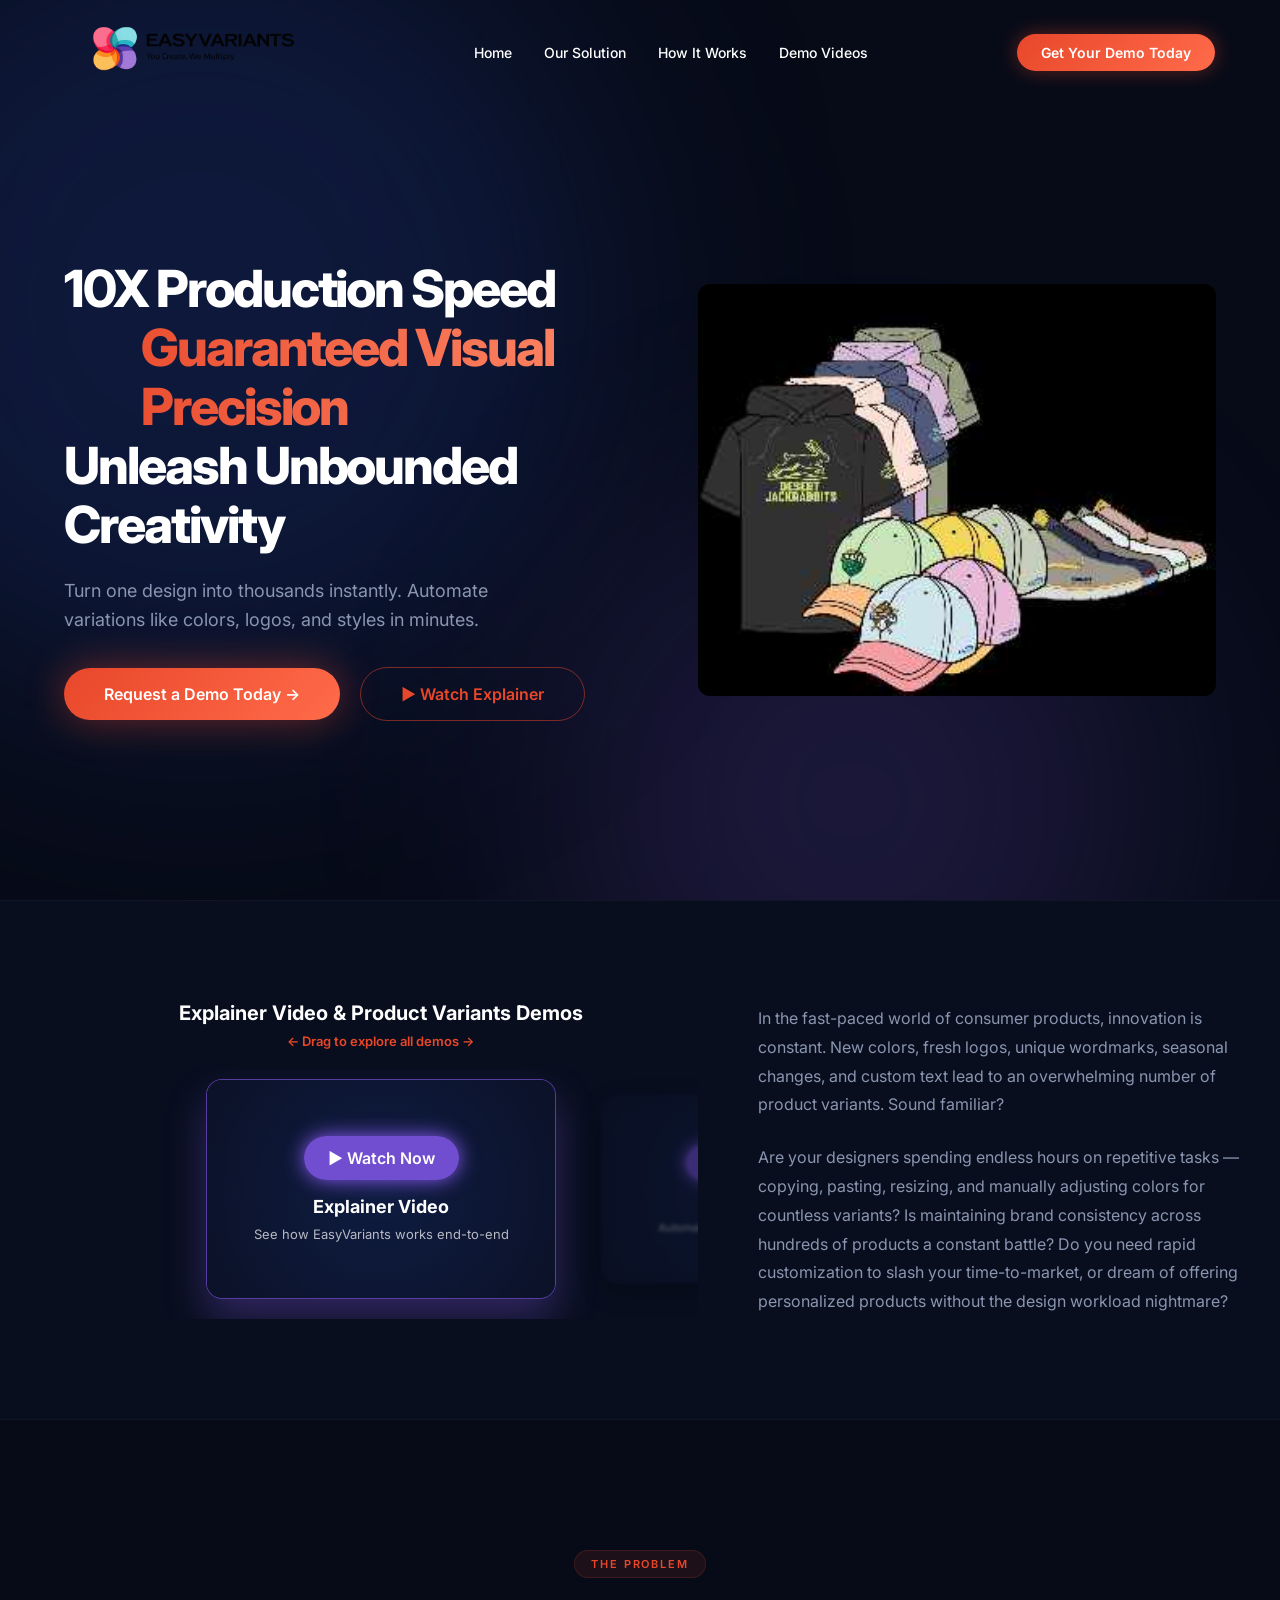
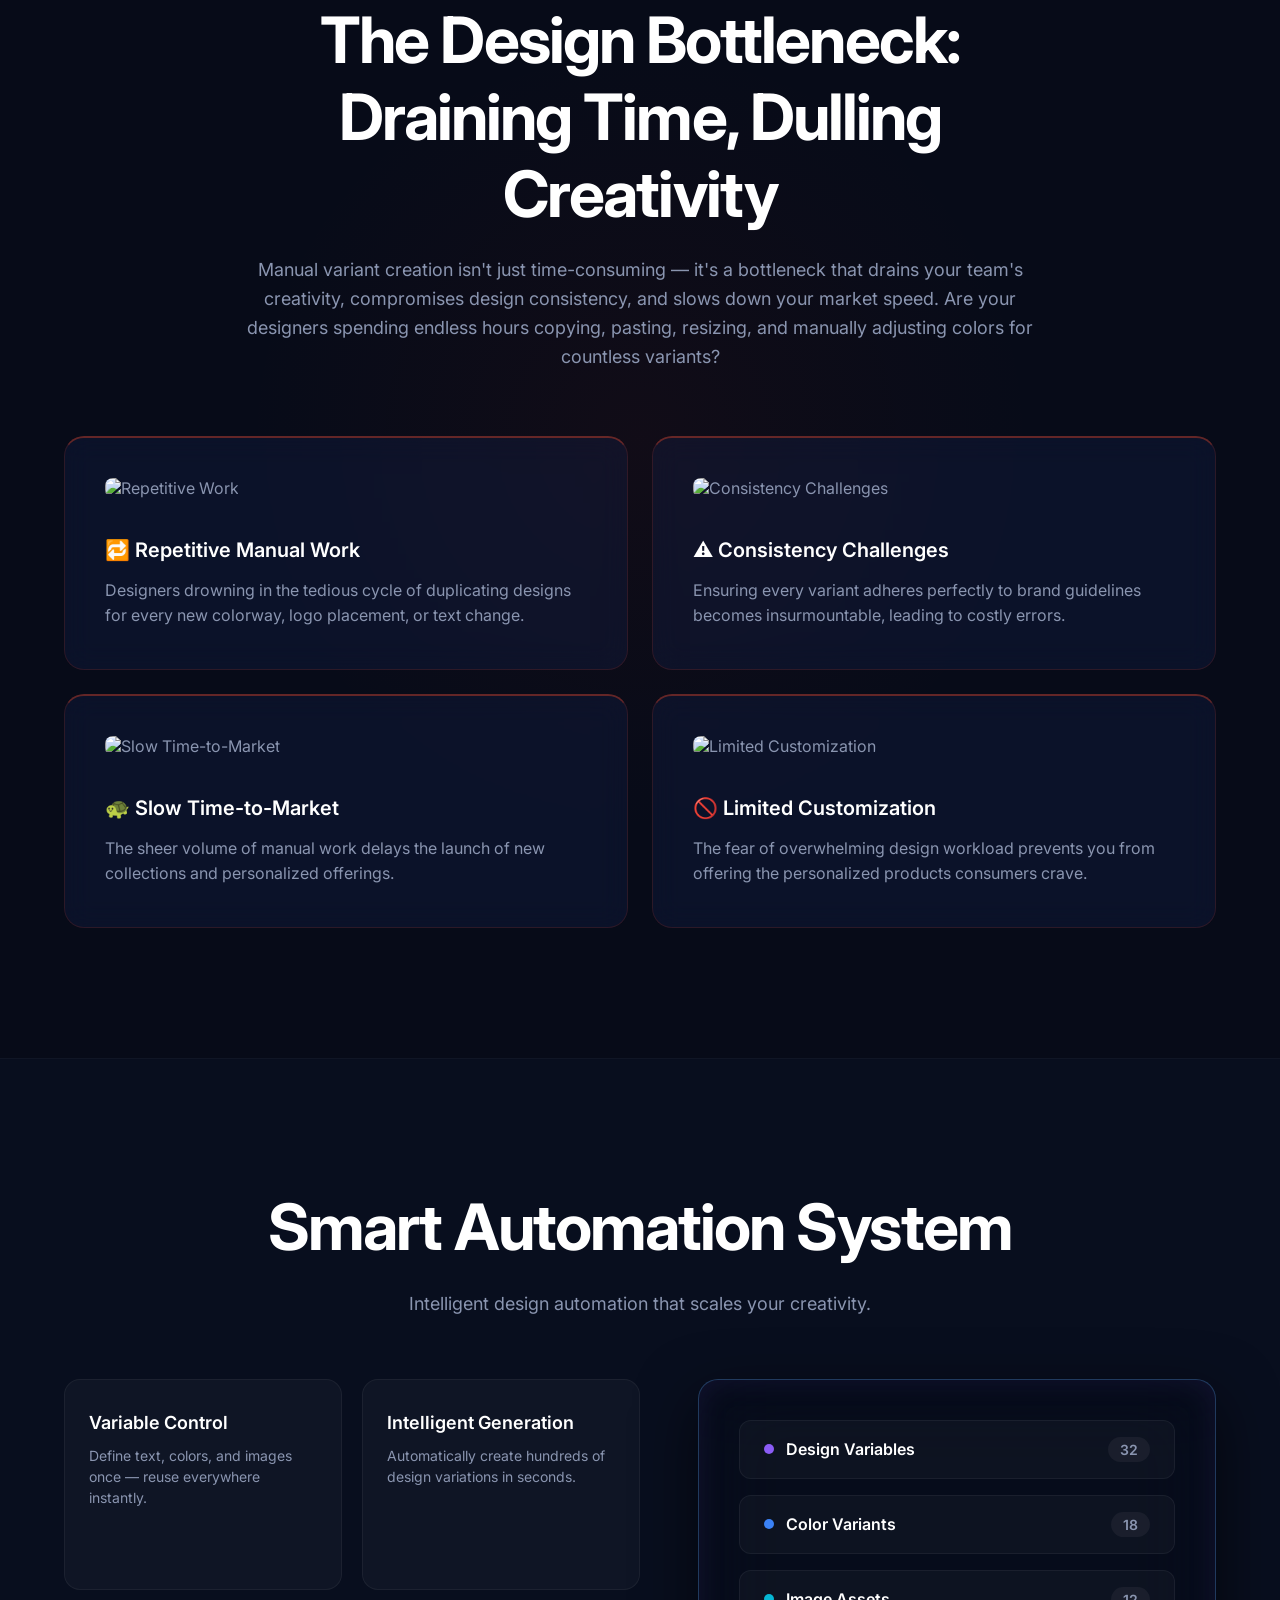
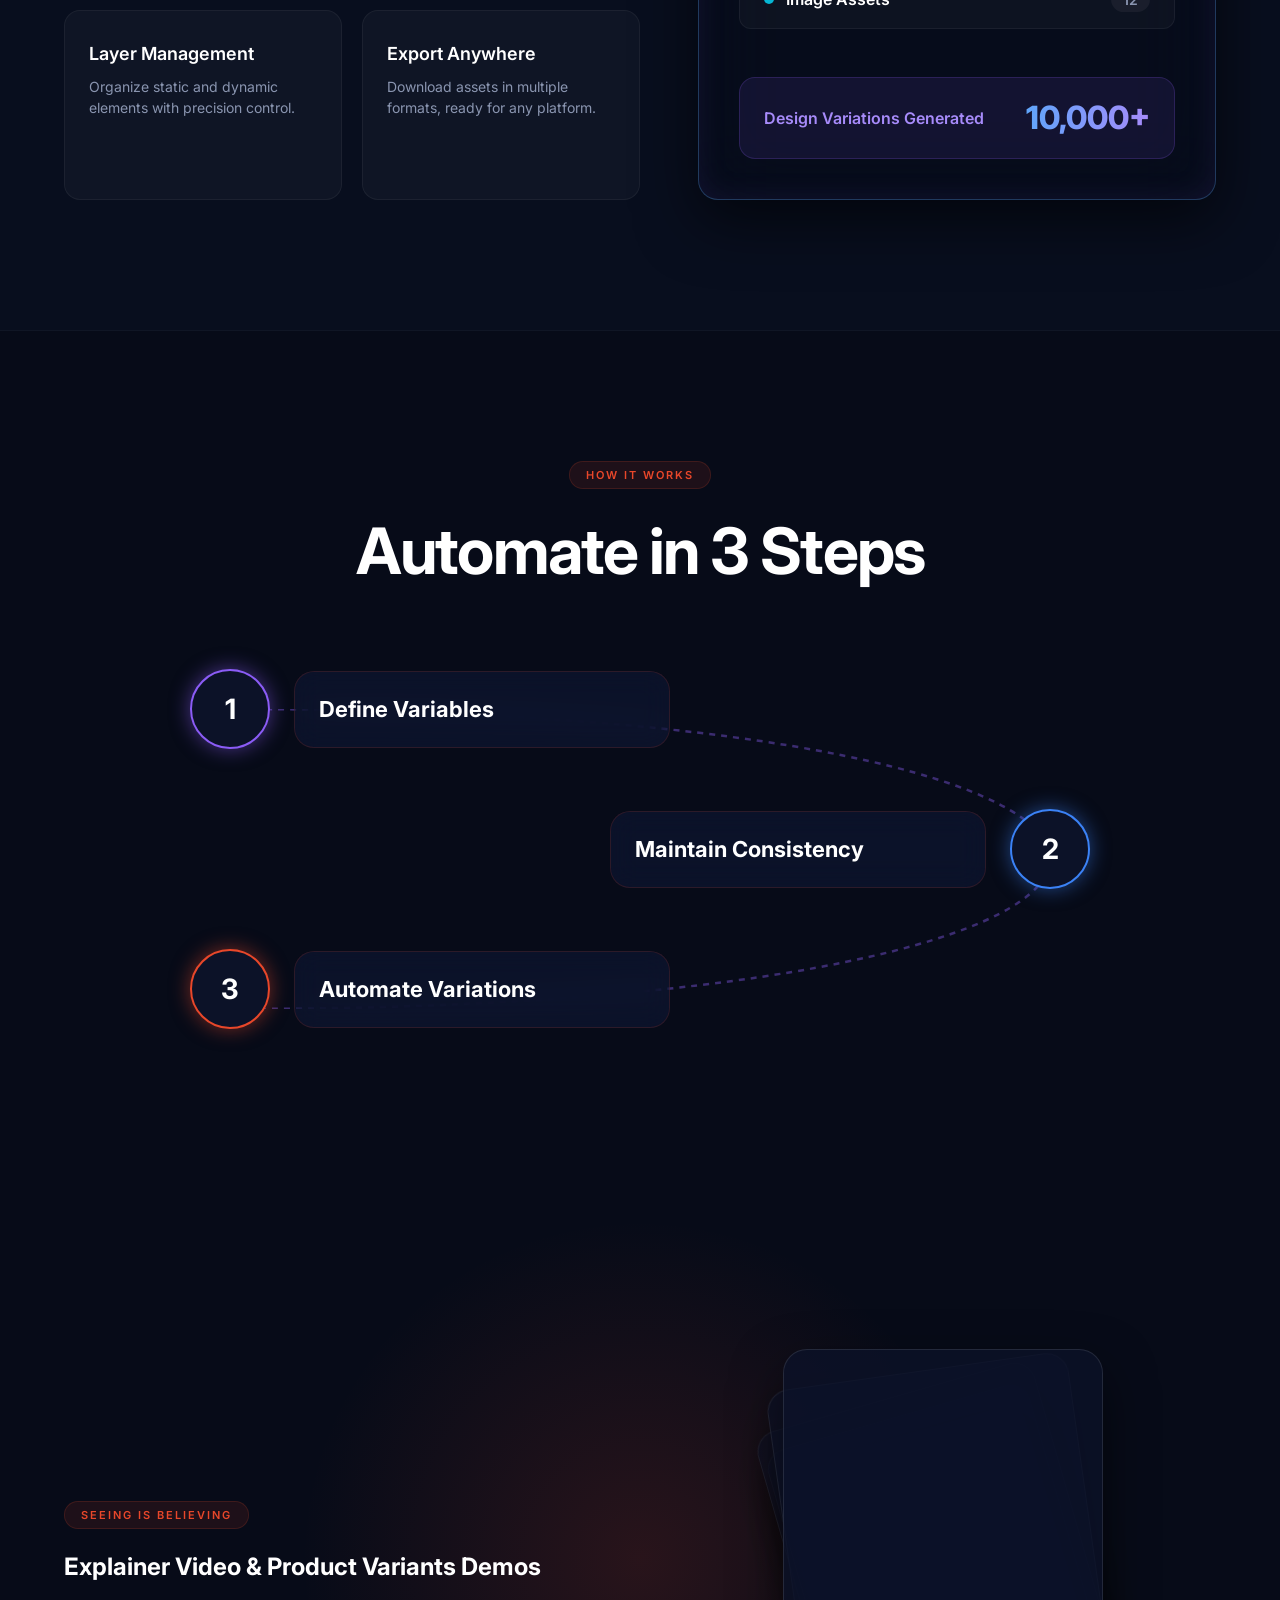
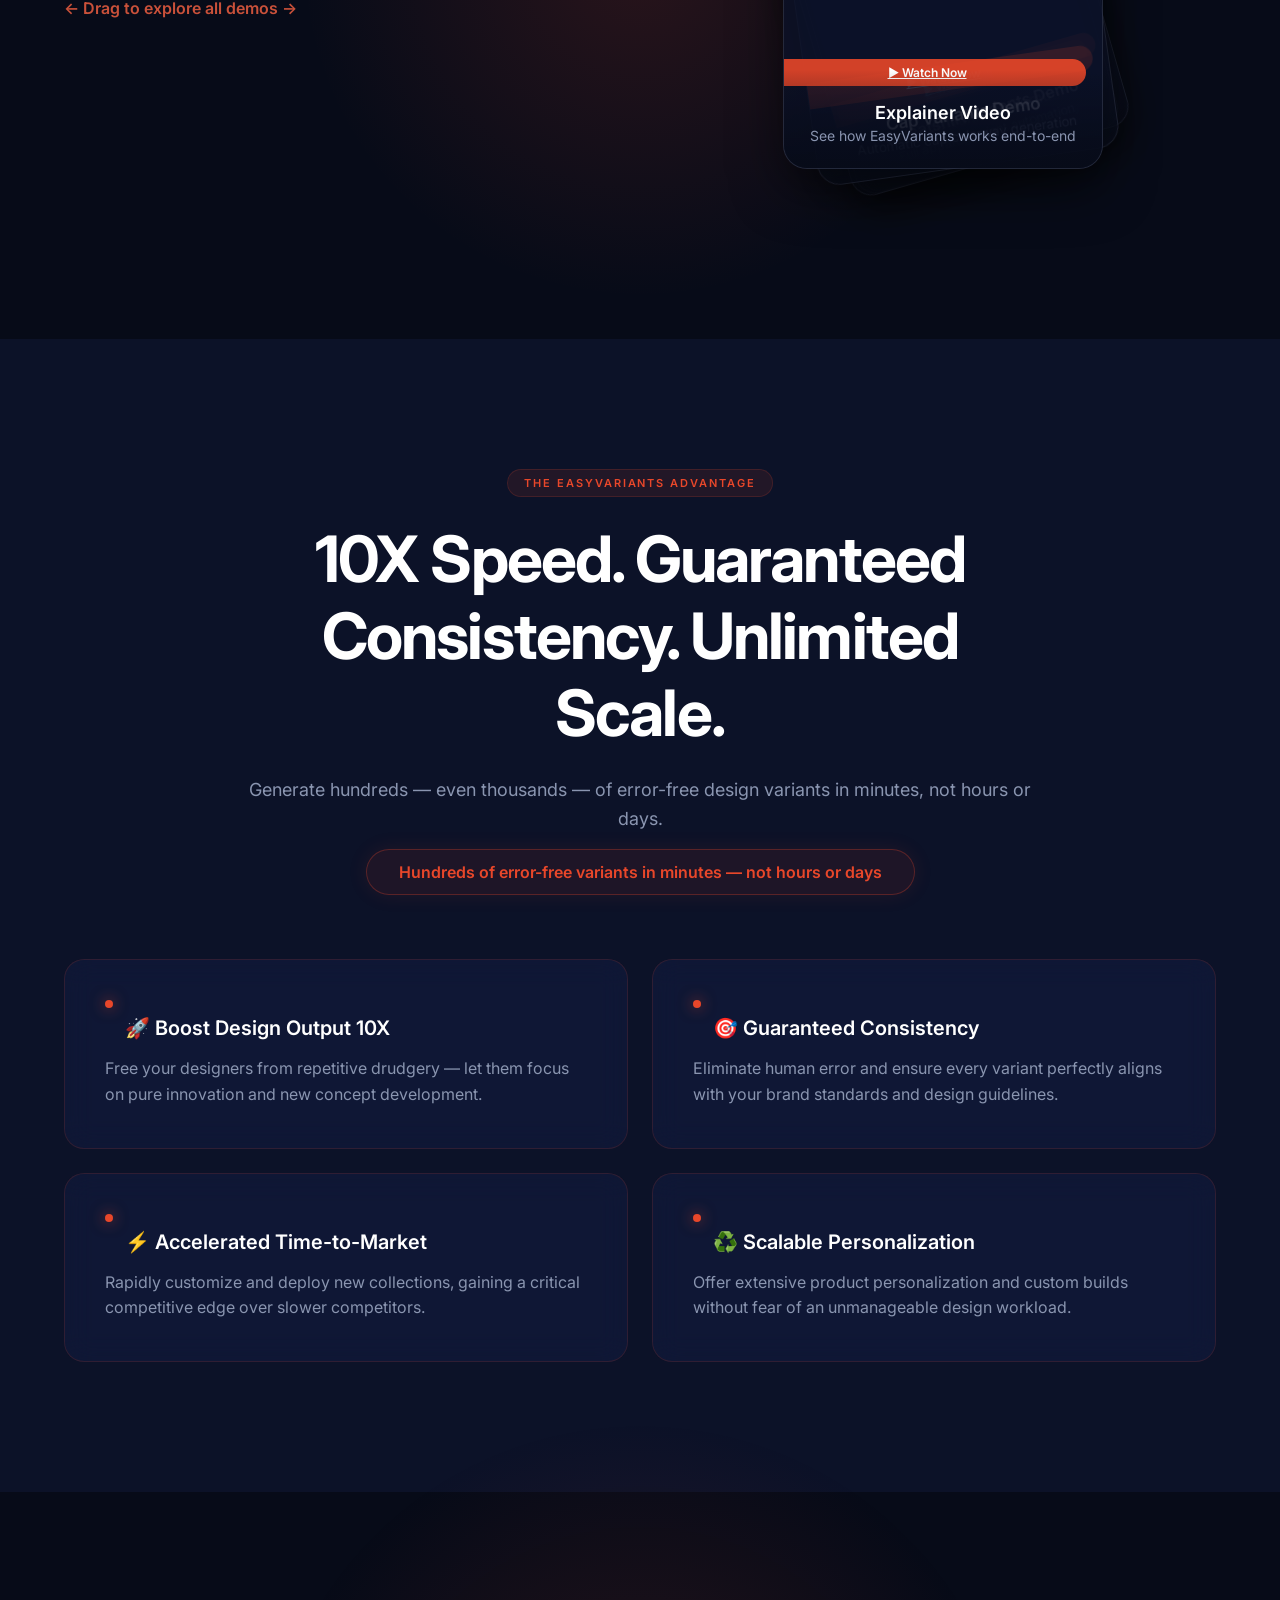
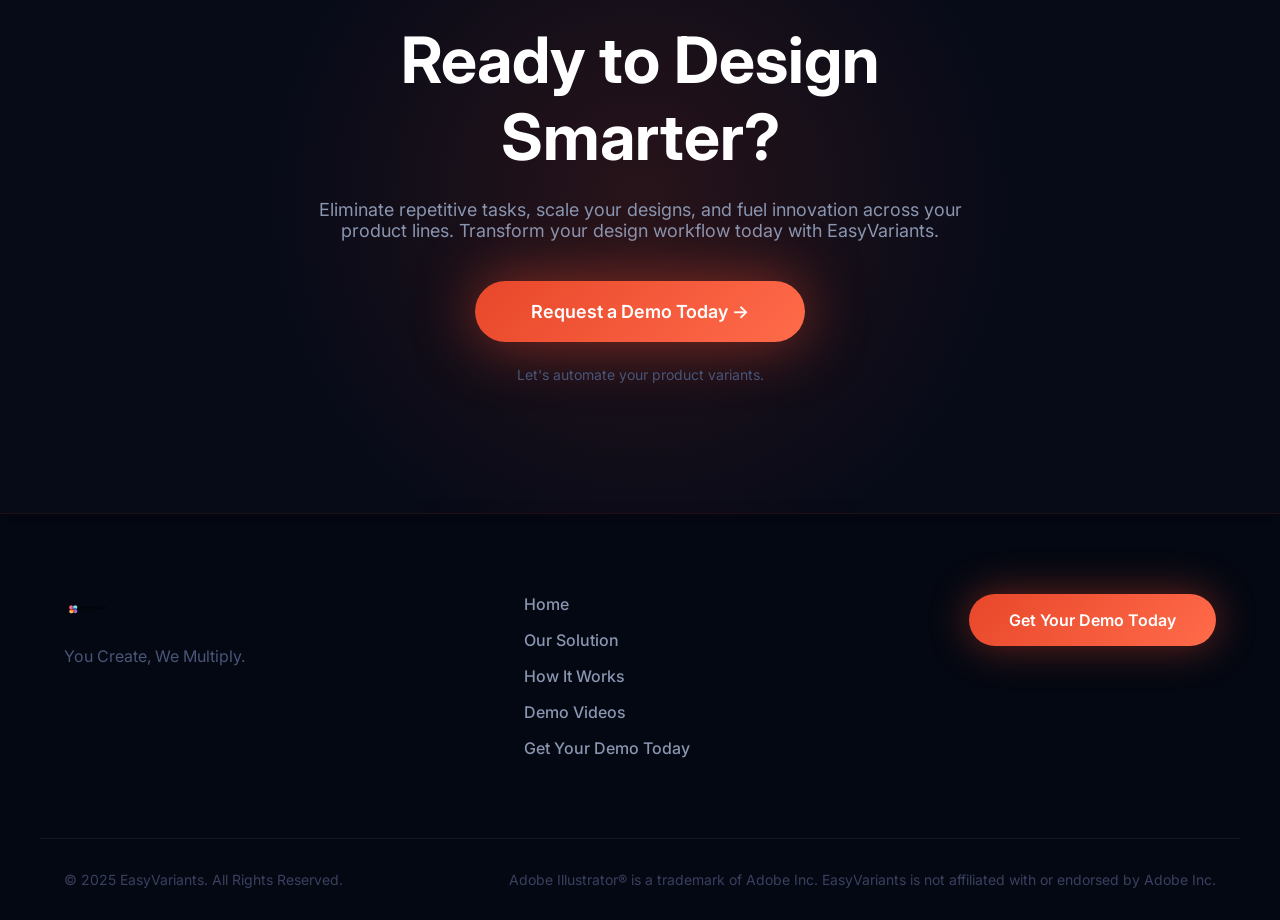
==== commit c849434f: "made layout changes" ====
--- a/index.html
+++ b/index.html
@@ -80,6 +80,32 @@
     </div>
   </section>
 
+  <!-- MEET EASYVARIANTS SECTION -->
+  <section id="meet" class="meet-section section-scroll section-alt-bg">
+    <div class="container">
+      <div class="meet-layout">
+        <div class="meet-left">
+           <!-- Interactive Draggable Carousel -->
+           <div class="dc-container">
+             <div class="dc-header" style="text-align: center; margin-bottom: 20px;">
+                <h3 style="margin: 0; color: white; font-size: 20px;">Explainer Video & Product Variants Demos</h3>
+                <p class="drag-hint" style="font-size: 13px; color: var(--brand-orange); margin-top: 8px;">&larr; Drag to explore all demos &rarr;</p>
+             </div>
+             
+             <div class="draggable-carousel" id="meet-draggable-carousel">
+               <div class="dc-track" id="dc-track">
+                 <!-- Cards injected via JS -->
+               </div>
+             </div>
+           </div>
+        </div>
+        <div class="meet-right">
+          <p>In the fast-paced world of consumer products, innovation is constant. New colors, fresh logos, unique wordmarks, seasonal changes, and custom text lead to an overwhelming number of product variants. Sound familiar?</p>
+          <p style="margin-top: 24px;">Are your designers spending endless hours on repetitive tasks — copying, pasting, resizing, and manually adjusting colors for countless variants? Is maintaining brand consistency across hundreds of products a constant battle? Do you need rapid customization to slash your time-to-market, or dream of offering personalized products without the design workload nightmare?</p>
+        </div>
+      </div>
+    </div>
+  </section>
 
   <!-- THE PROBLEM SECTION -->
   <section id="problem" class="problem section-scroll">
--- a/styles.css
+++ b/styles.css
@@ -1436,14 +1436,16 @@
 .dc-preview p { font-size: 13px; color: rgba(255,255,255,0.7); margin: 0; padding: 0 10px; }
 
 .dc-play {
-  width: 50px; height: 50px;
+  width: auto;
+  height: auto;
+  padding: 12px 24px;
   background: rgba(139, 92, 246, 0.8);
-  border-radius: 50%; display: flex; justify-content: center; align-items: center;
-  font-size: 20px; color: white; margin-bottom: 12px;
+  border-radius: 30px; display: flex; justify-content: center; align-items: center;
+  font-size: 16px; font-weight: 600; color: white; margin-bottom: 16px;
   box-shadow: 0 0 20px #8B5CF6;
   cursor: pointer;
   transition: all 0.3s ease;
-  padding-left: 4px; /* align triangle */
+  white-space: nowrap;
 }
 .dc-play:hover {
   transform: scale(1.1);
@@ -1461,7 +1463,7 @@
   .dc-card { flex: 0 0 85vw; height: 200px; margin: 0 5px; }
   .dc-preview h3 { font-size: 16px; }
   .dc-preview p { font-size: 12px; }
-  .dc-play { width: 40px; height: 40px; font-size: 16px; margin-bottom: 8px;}
+  .dc-play { padding: 10px 20px; font-size: 14px; margin-bottom: 12px; }
 }
 .meet-video-carousel {
   box-shadow: 0 10px 40px rgba(0,0,0,0.5);
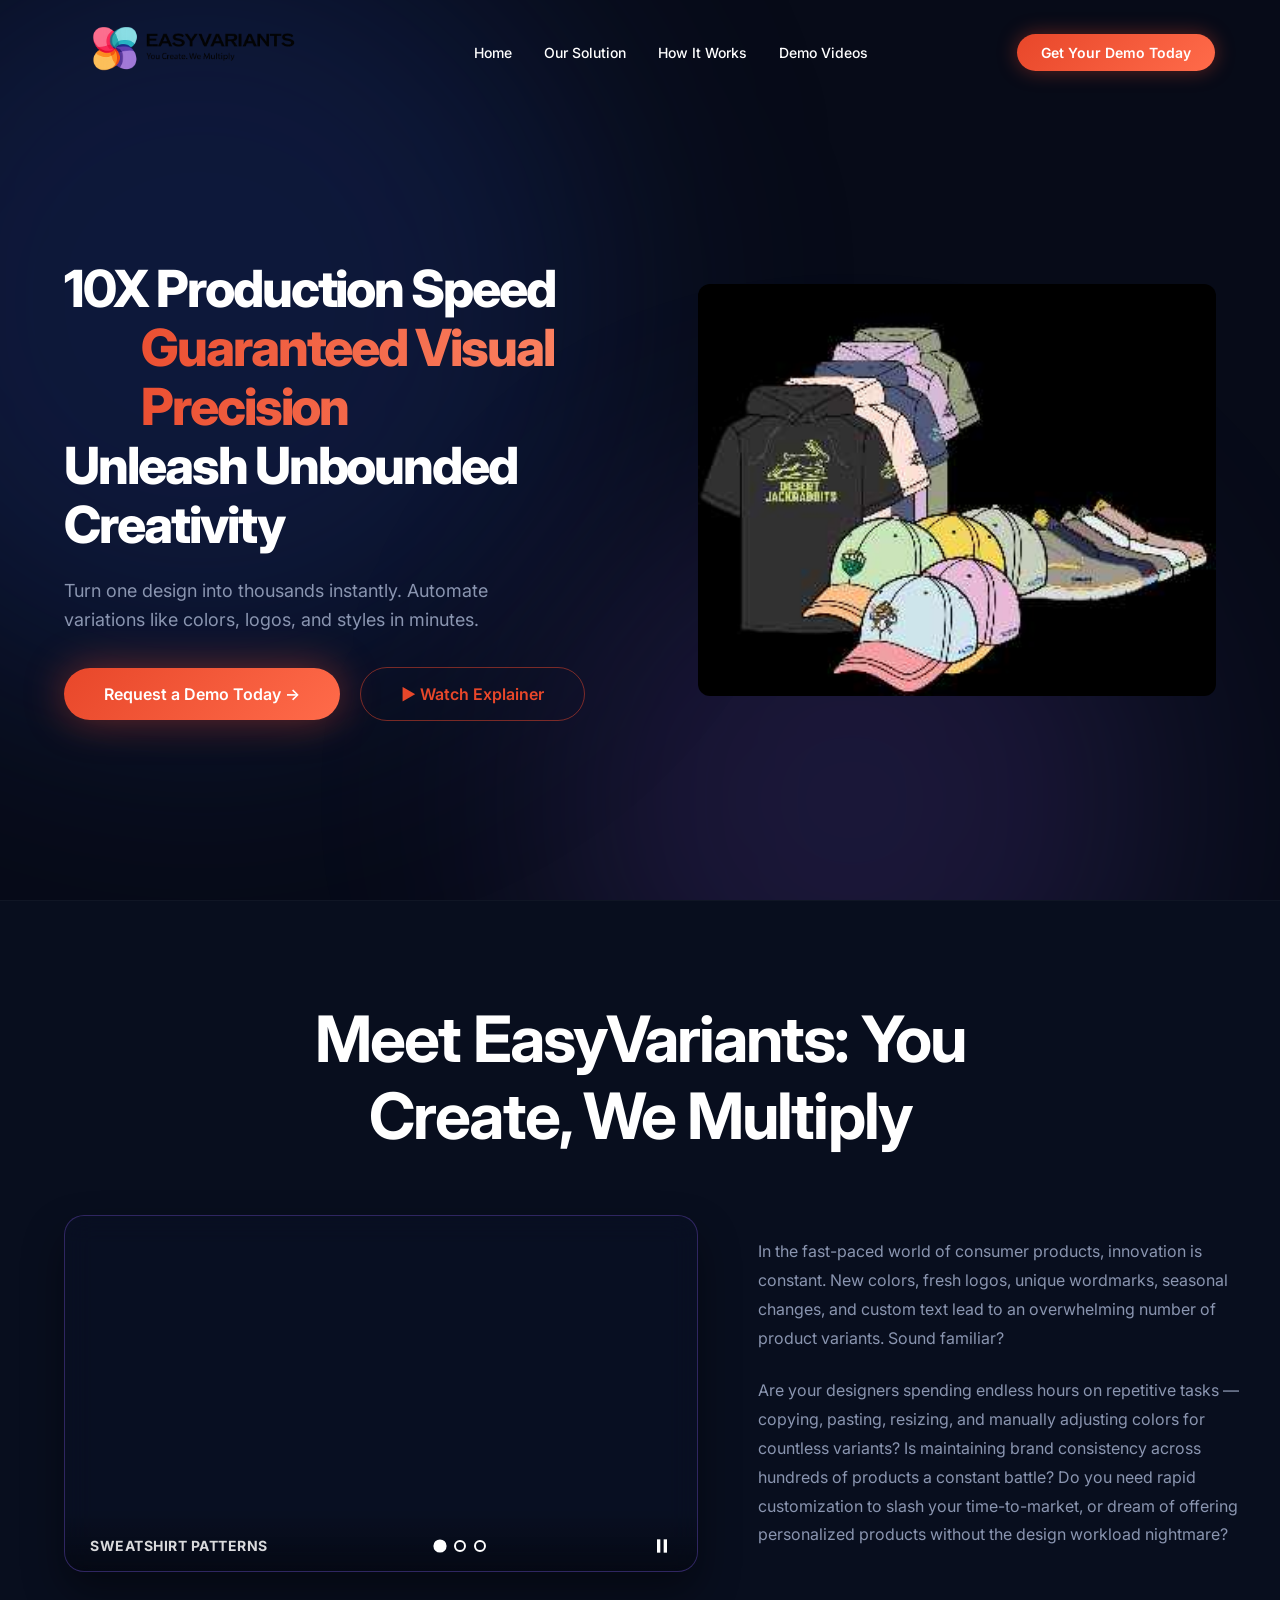
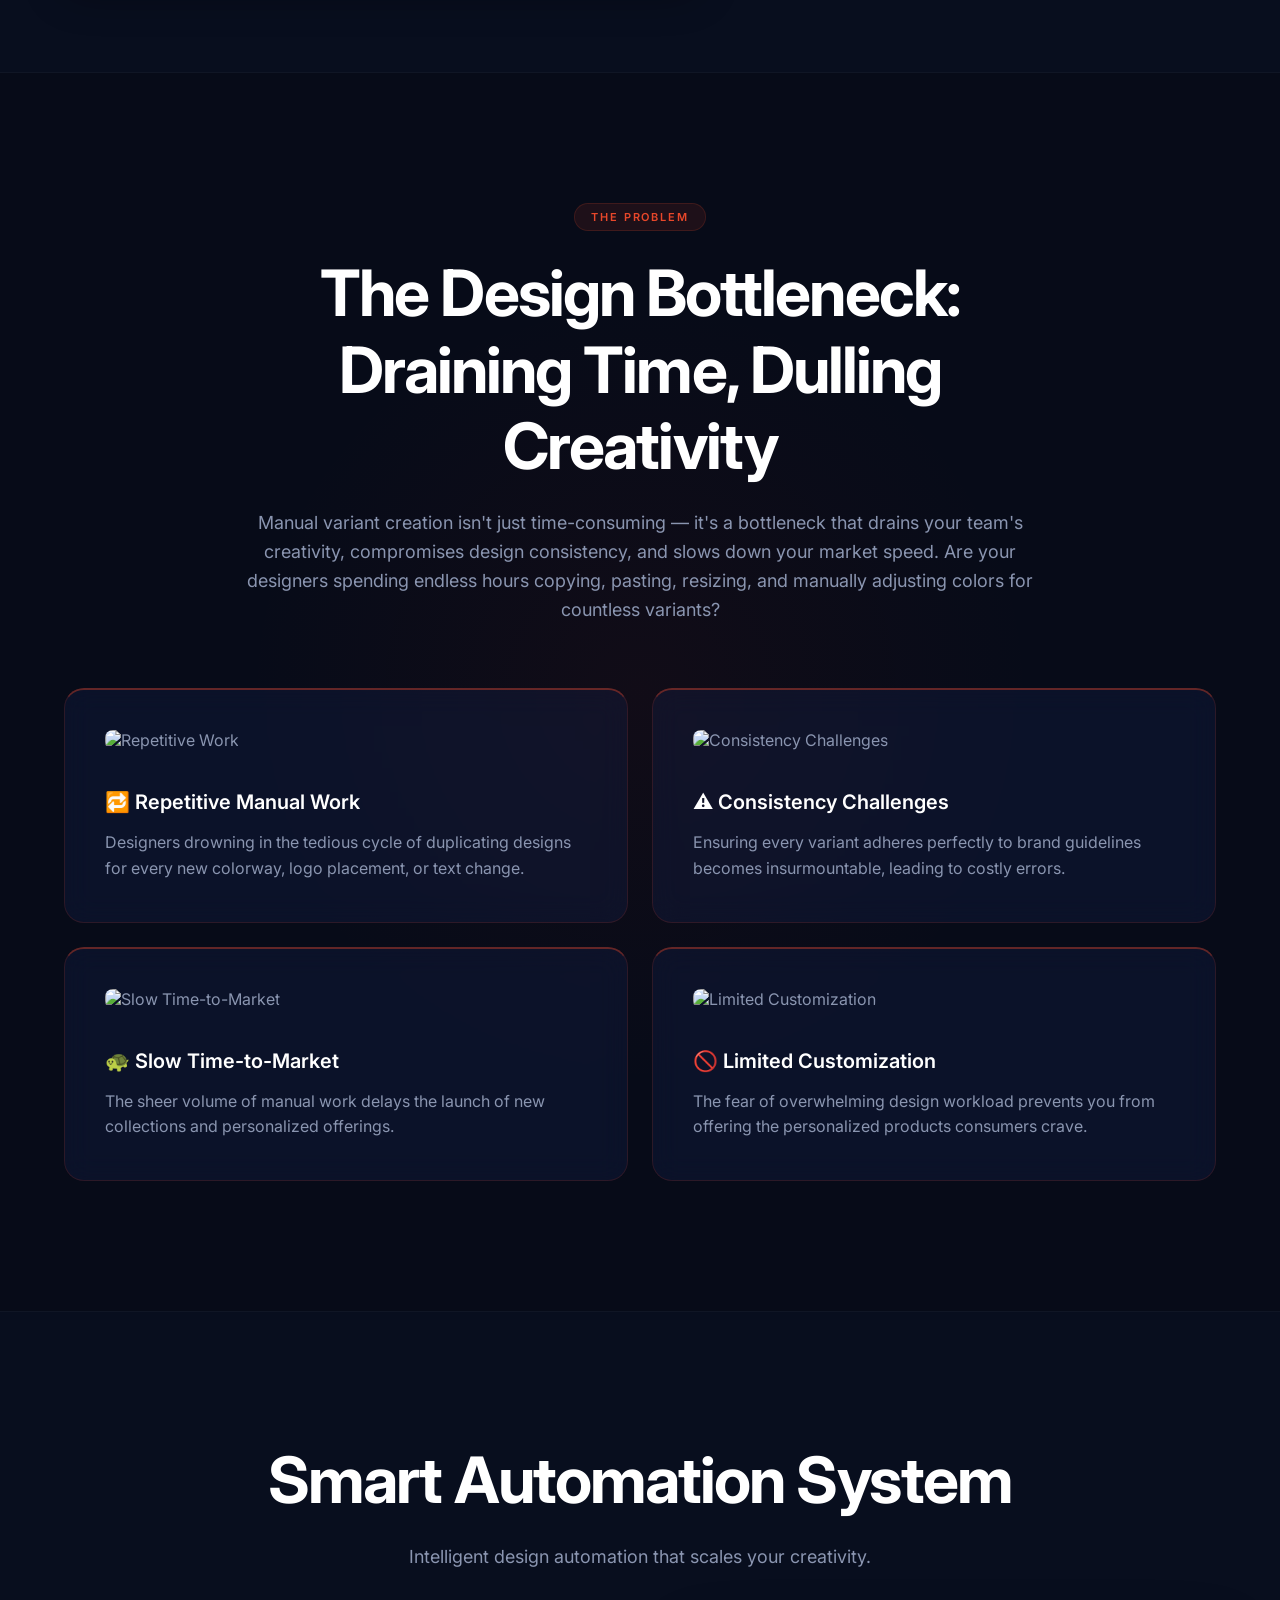
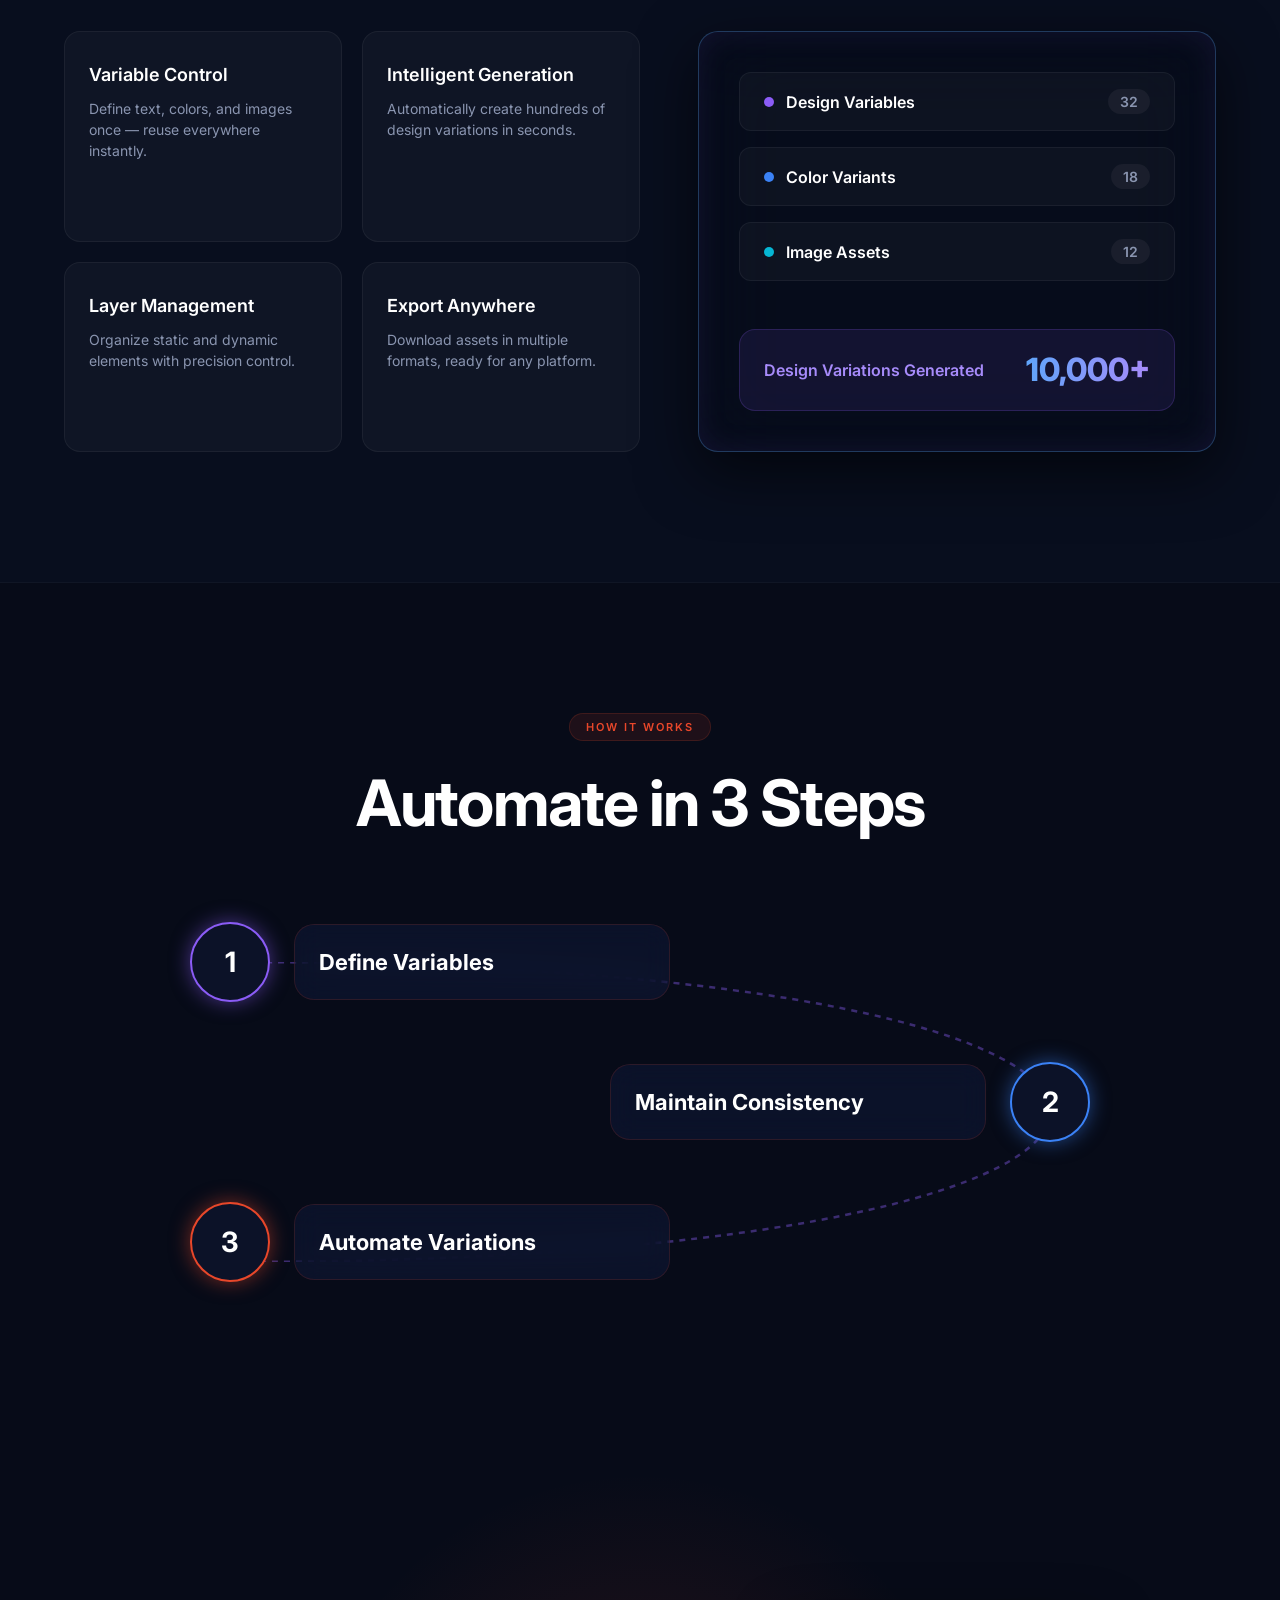
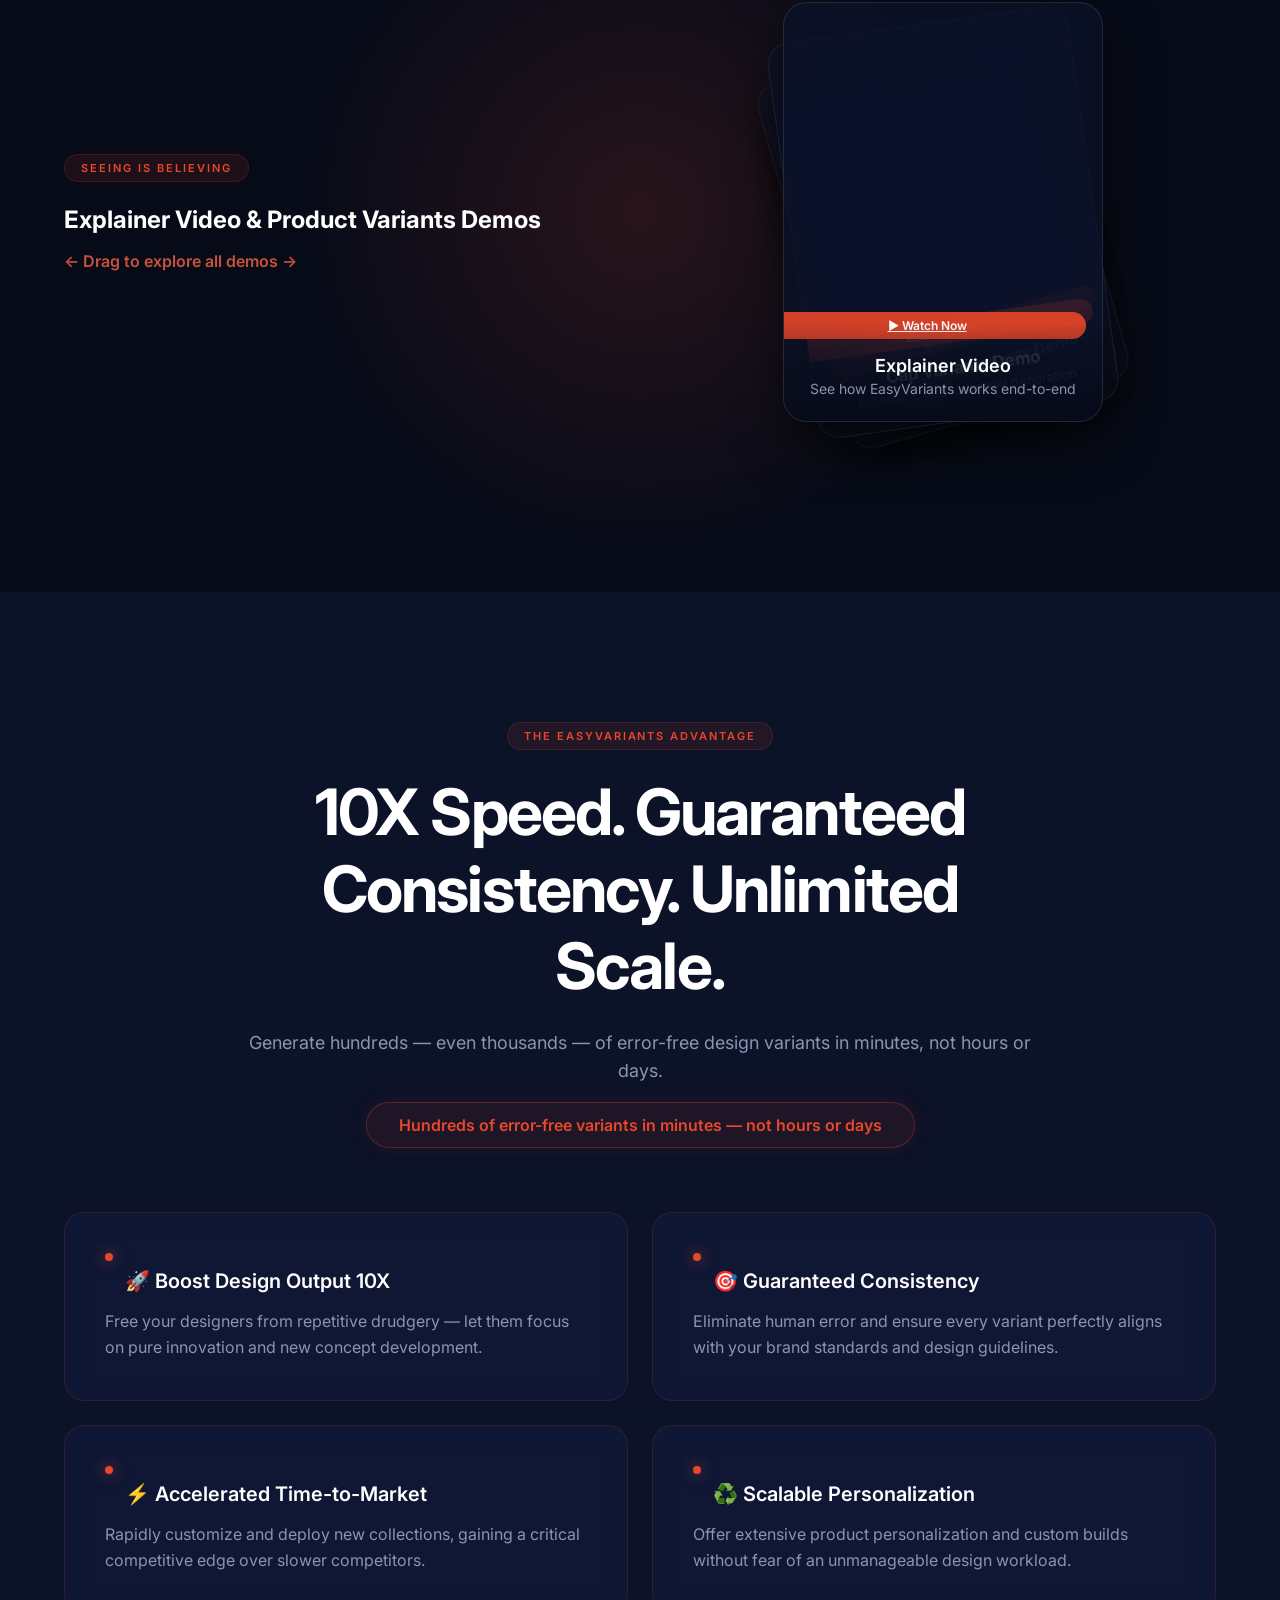
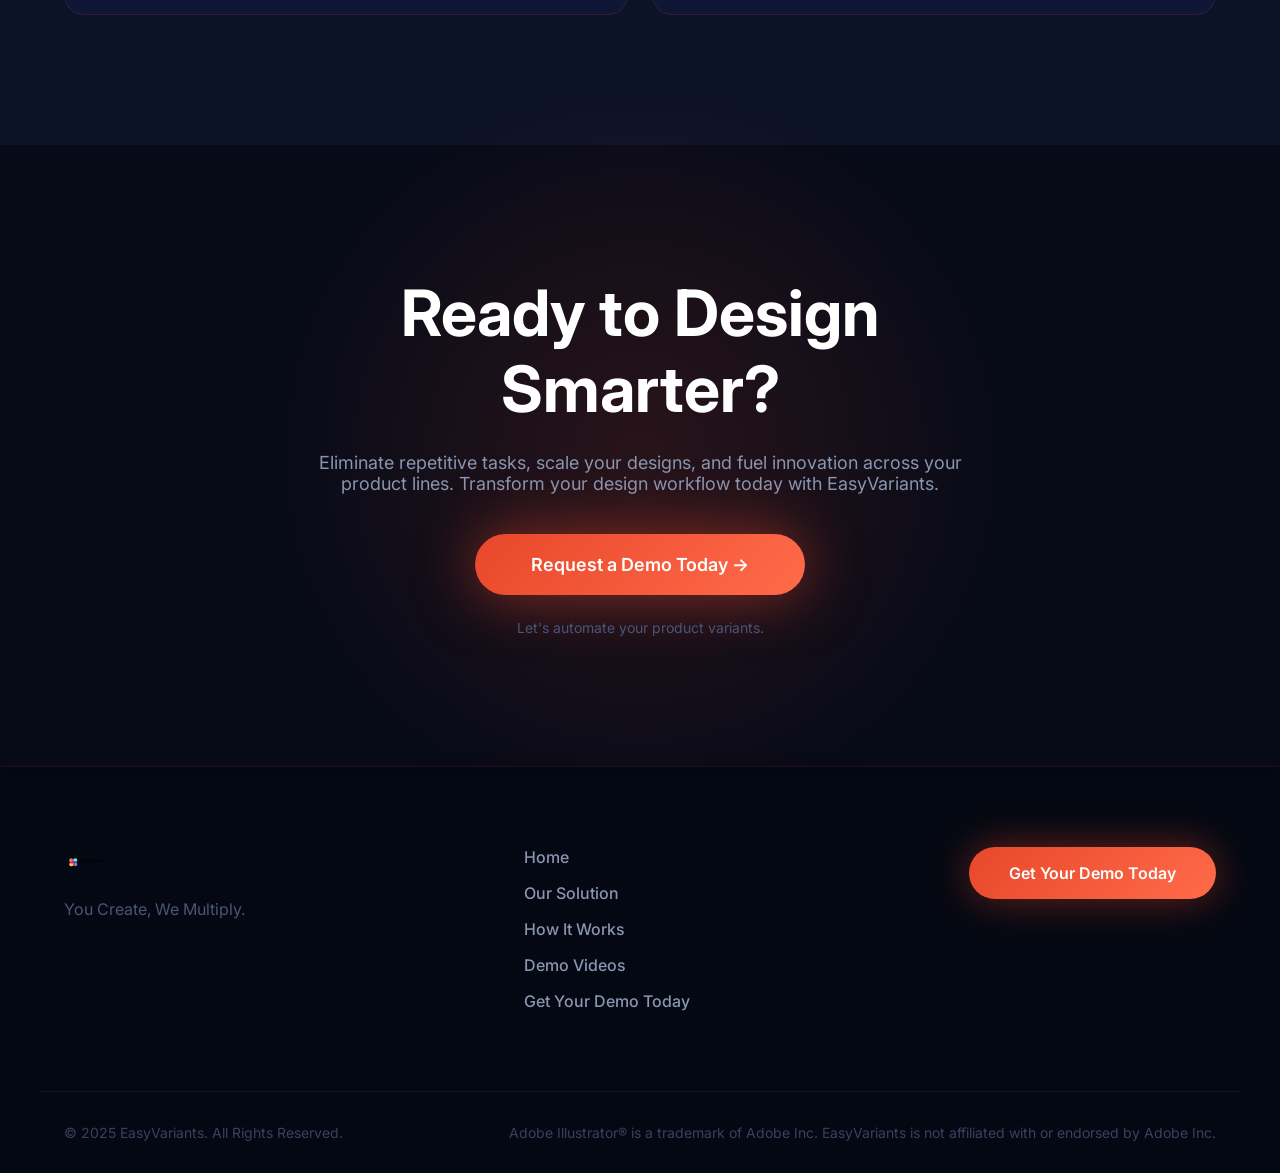
==== commit bb36a13b: "made layout changes" ====
--- a/index.html
+++ b/index.html
@@ -83,20 +83,40 @@
   <!-- MEET EASYVARIANTS SECTION -->
   <section id="meet" class="meet-section section-scroll section-alt-bg">
     <div class="container">
+      <div class="section-center" style="margin-bottom: 60px;">
+        <h2>Meet EasyVariants: You Create, We Multiply</h2>
+      </div>
       <div class="meet-layout">
         <div class="meet-left">
-           <!-- Interactive Draggable Carousel -->
-           <div class="dc-container">
-             <div class="dc-header" style="text-align: center; margin-bottom: 20px;">
-                <h3 style="margin: 0; color: white; font-size: 20px;">Explainer Video & Product Variants Demos</h3>
-                <p class="drag-hint" style="font-size: 13px; color: var(--brand-orange); margin-top: 8px;">&larr; Drag to explore all demos &rarr;</p>
-             </div>
+           <div class="meet-video-frame glass-card" style="padding:0; overflow:hidden; position:relative; border-radius: 20px; border: 1px solid rgba(139, 92, 246, 0.3); background: rgba(12, 18, 40, 0.4);">
              
-             <div class="draggable-carousel" id="meet-draggable-carousel">
-               <div class="dc-track" id="dc-track">
-                 <!-- Cards injected via JS -->
+             <!-- Multi-slide content wrapper -->
+             <div class="meet-carousel-content" style="position:relative; width:100%; aspect-ratio: 16/9; display: flex; align-items: center; justify-content: center;">
+               
+               <!-- Main Video -->
+               <video id="meet-main-vid" src="sweatshirt_v.mp4" autoplay loop muted playsinline style="width: 100%; height: 100%; object-fit: cover;"></video>
+               
+               <!-- Carousel Overlay UI from Image -->
+               <div class="meet-video-overlay" style="position:absolute; bottom:0; left:0; width:100%; height:60px; background: linear-gradient(transparent, rgba(0,0,0,0.4)); pointer-events:none;"></div>
+               
+               <div class="meet-bottom-controls" style="position:absolute; bottom: 15px; width: 100%; display: flex; justify-content: space-between; align-items: center; padding: 0 25px; z-index: 10;">
+                 <div id="meet-badge" style="font-size: 14px; color: rgba(255,255,255,0.85); font-weight: 700; letter-spacing: 0.5px; text-transform: uppercase;">Sweatshirt Patterns</div> 
+                 
+                 <div class="m-dots-row" style="display: flex; gap: 8px;">
+                    <button class="m-dot active" data-idx="0"></button>
+                    <button class="m-dot" data-idx="1"></button>
+                    <button class="m-dot" data-idx="2"></button>
+                 </div>
+                 
+                 <button id="meet-pause-play" style="background: none; border: none; cursor: pointer; color: white; display: flex; align-items: center; justify-content: center; padding: 0;">
+                    <svg id="pp-icon" width="20" height="20" viewBox="0 0 24 24" fill="currentColor">
+                        <rect x="6" y="4" width="4" height="16"></rect>
+                        <rect x="14" y="4" width="4" height="16"></rect>
+                    </svg>
+                 </button>
                </div>
              </div>
+
            </div>
         </div>
         <div class="meet-right">
--- a/styles.css
+++ b/styles.css
@@ -1384,6 +1384,33 @@
   border-bottom: 1px solid rgba(255, 255, 255, 0.03);
 }
 
+/* Meet Section Carousel Dots (Image Style) */
+.m-dot {
+  width: 12px;
+  height: 12px;
+  border-radius: 50%;
+  border: 2px solid white;
+  background: transparent;
+  cursor: pointer;
+  transition: all 0.3s ease;
+  padding: 0;
+}
+.m-dot.active {
+  background: white;
+  transform: scale(1.1);
+}
+.m-dot:hover {
+  background: rgba(255,255,255,0.3);
+}
+
+.meet-video-frame {
+  box-shadow: 0 20px 40px rgba(0,0,0,0.4);
+}
+
+.meet-video-frame:hover {
+  border-color: rgba(139, 92, 246, 0.6) !important;
+}
+
 /* DRAGGABLE CAROUSEL IN MEET LEFT */
 .draggable-carousel {
   width: 100%;
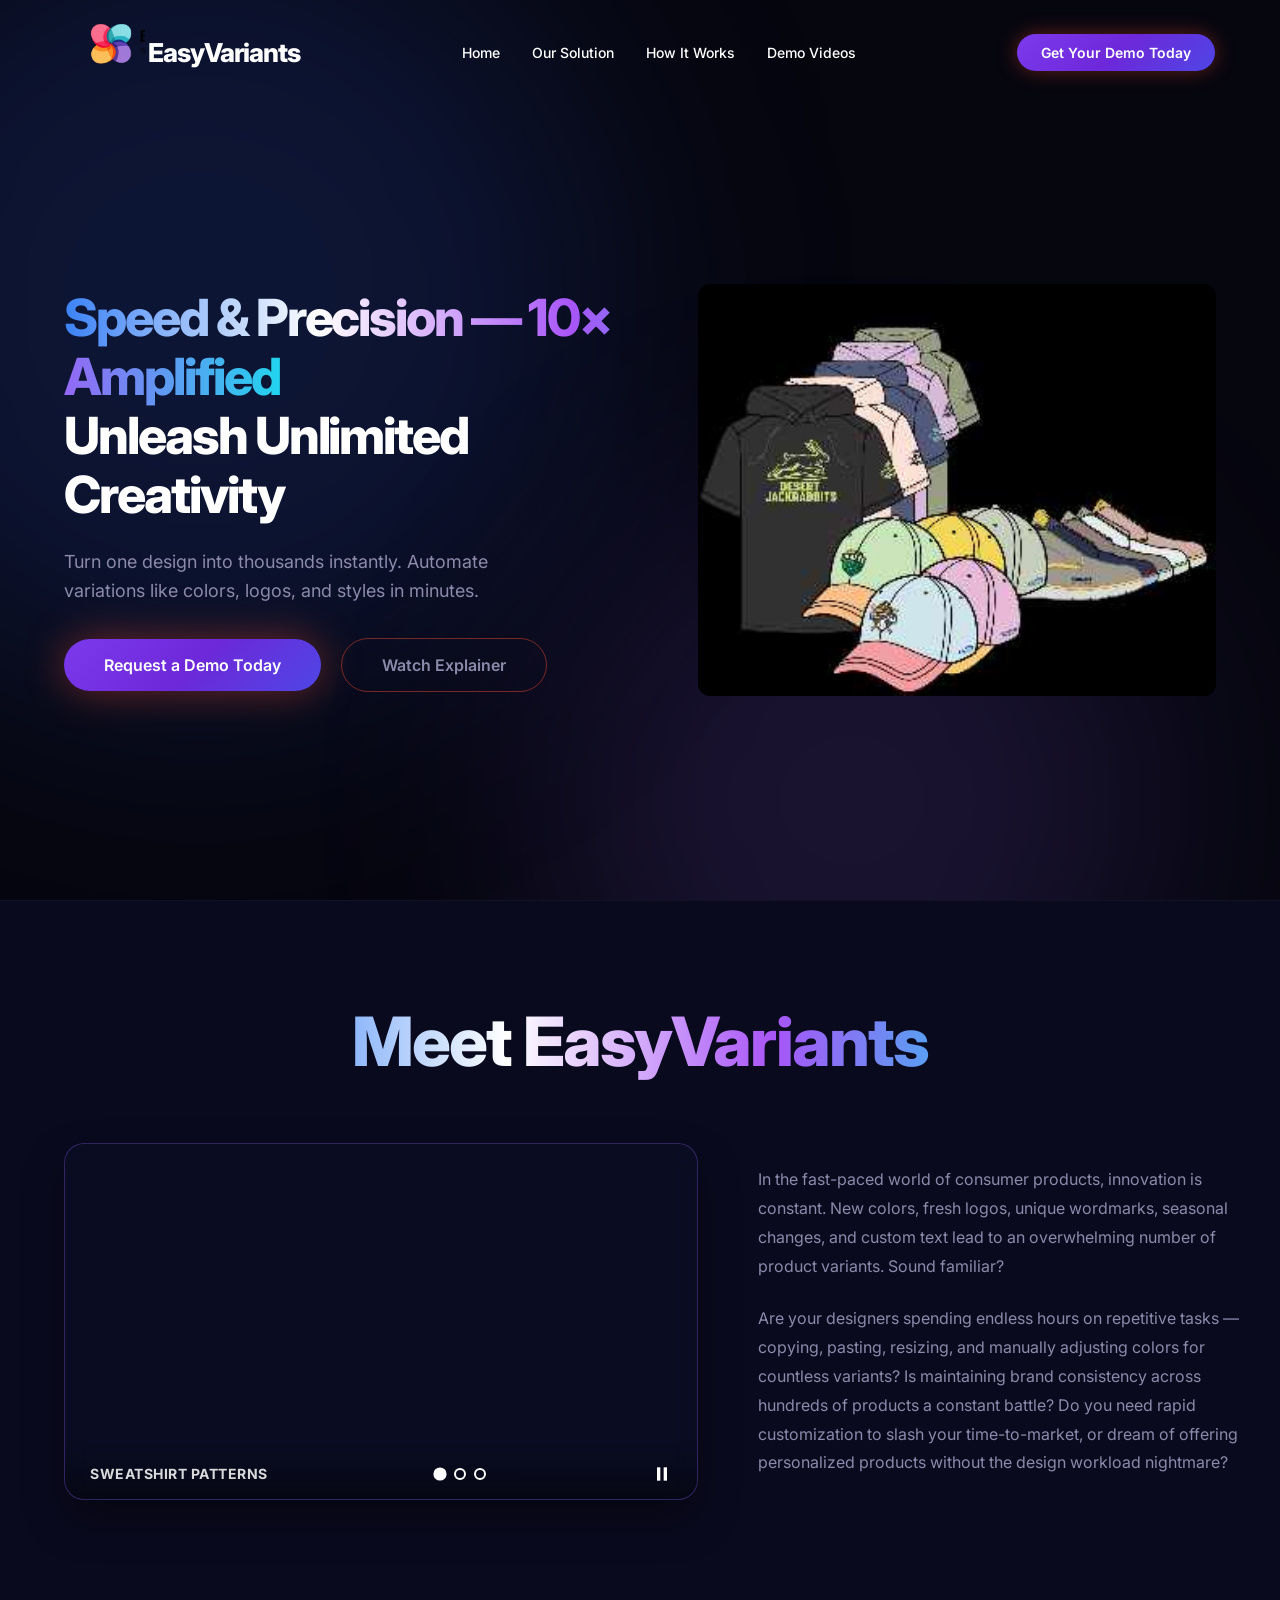
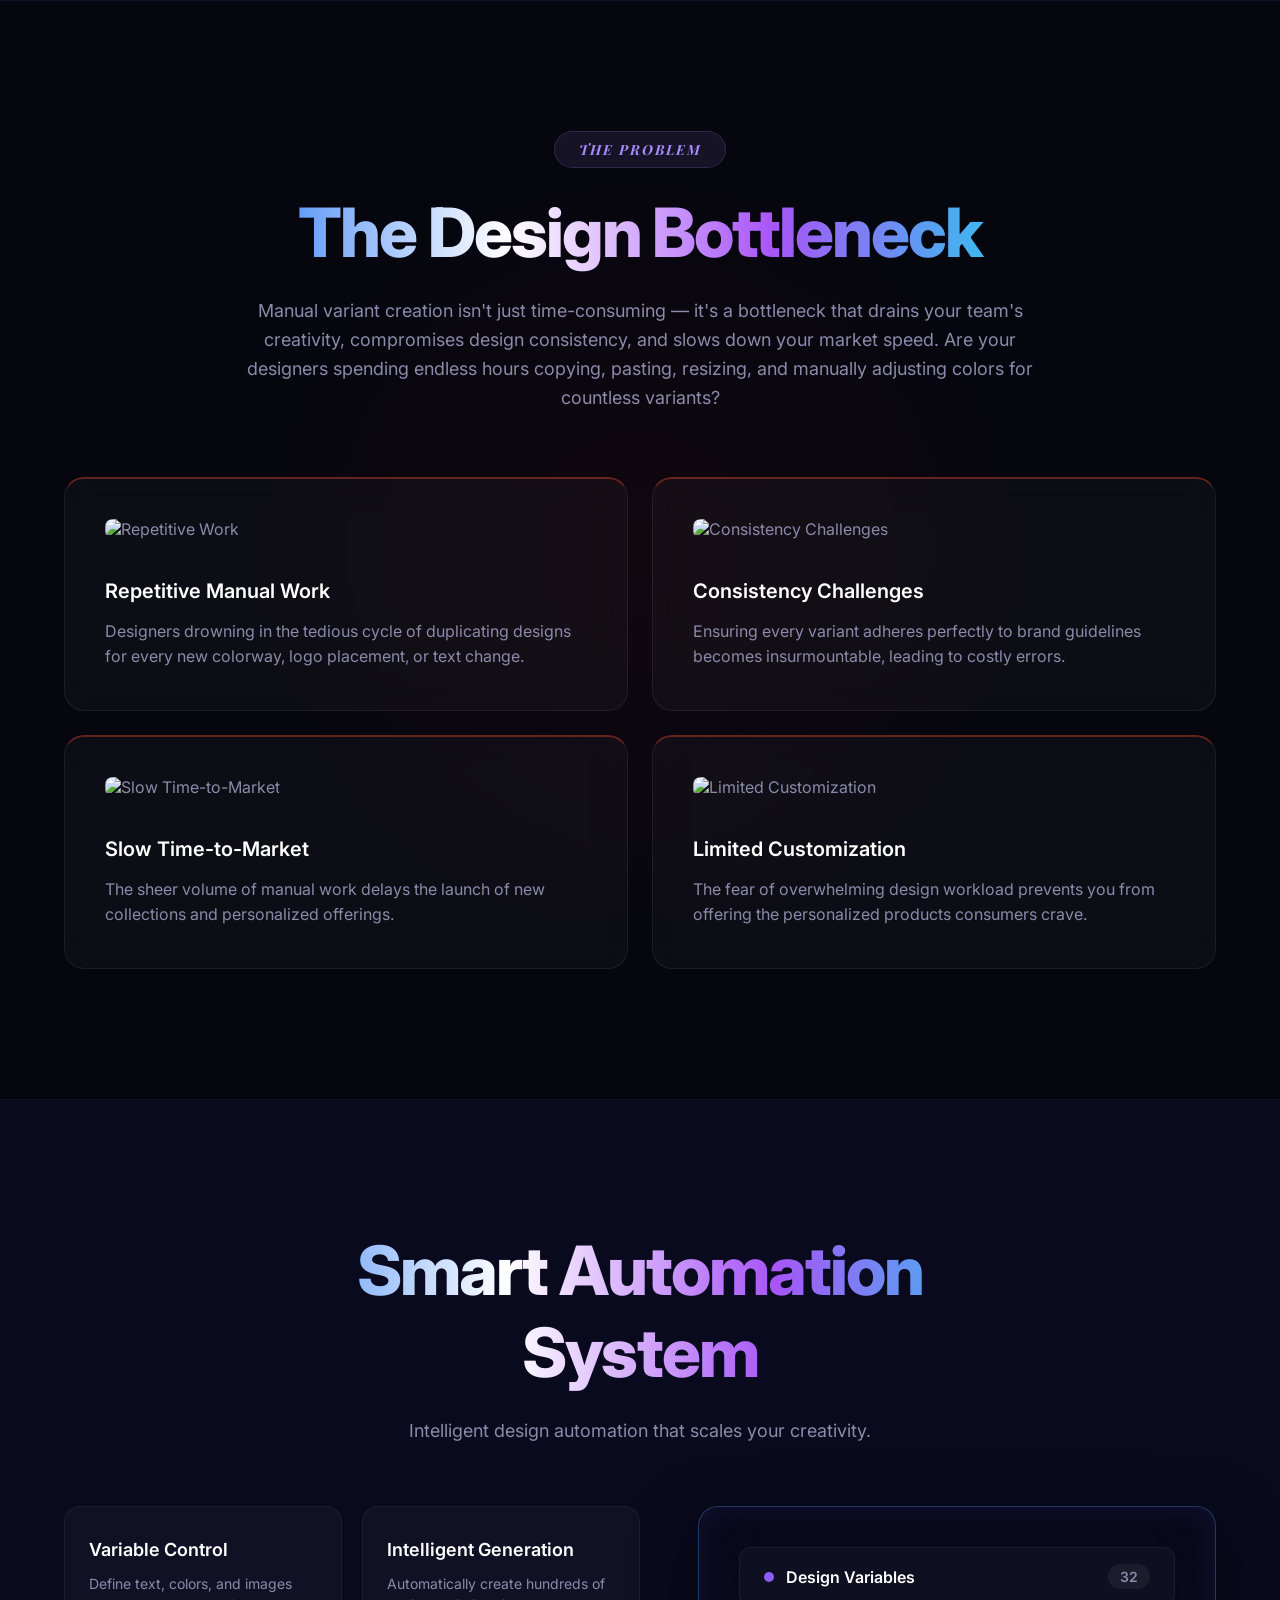
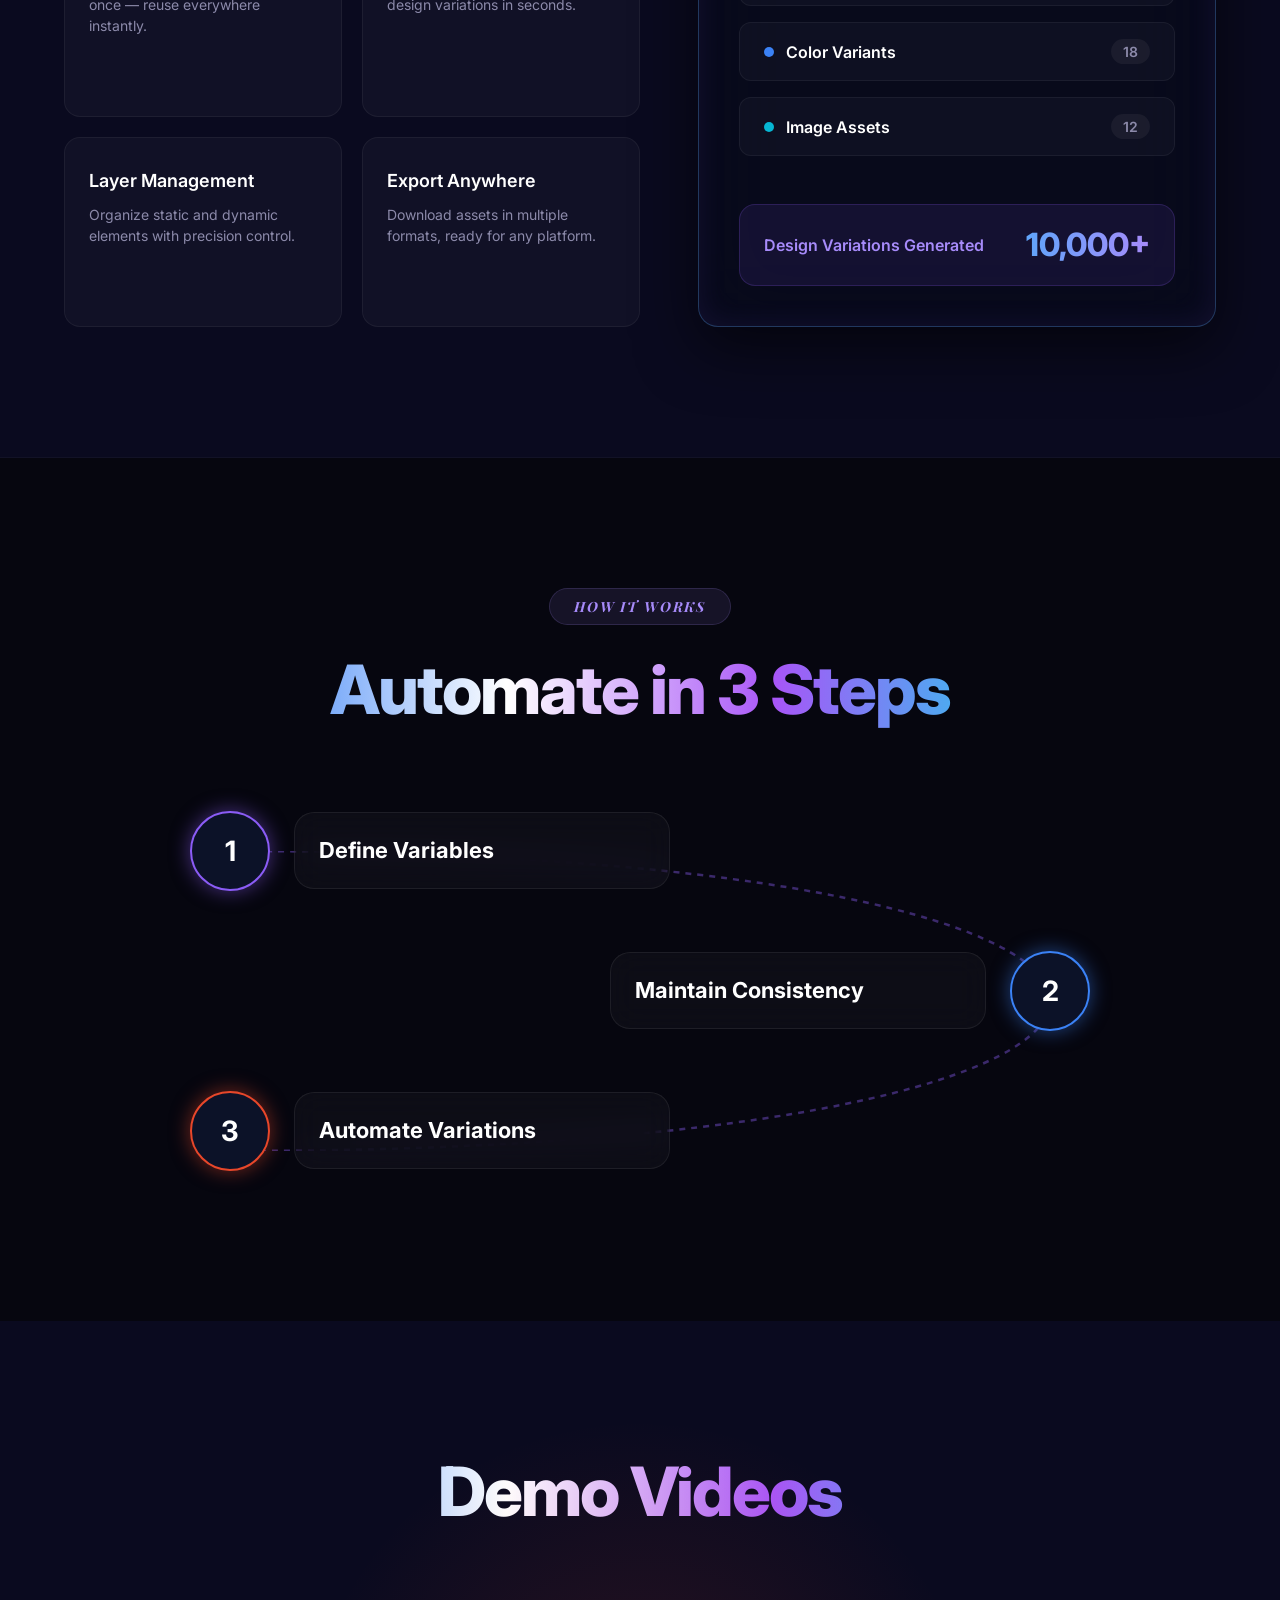
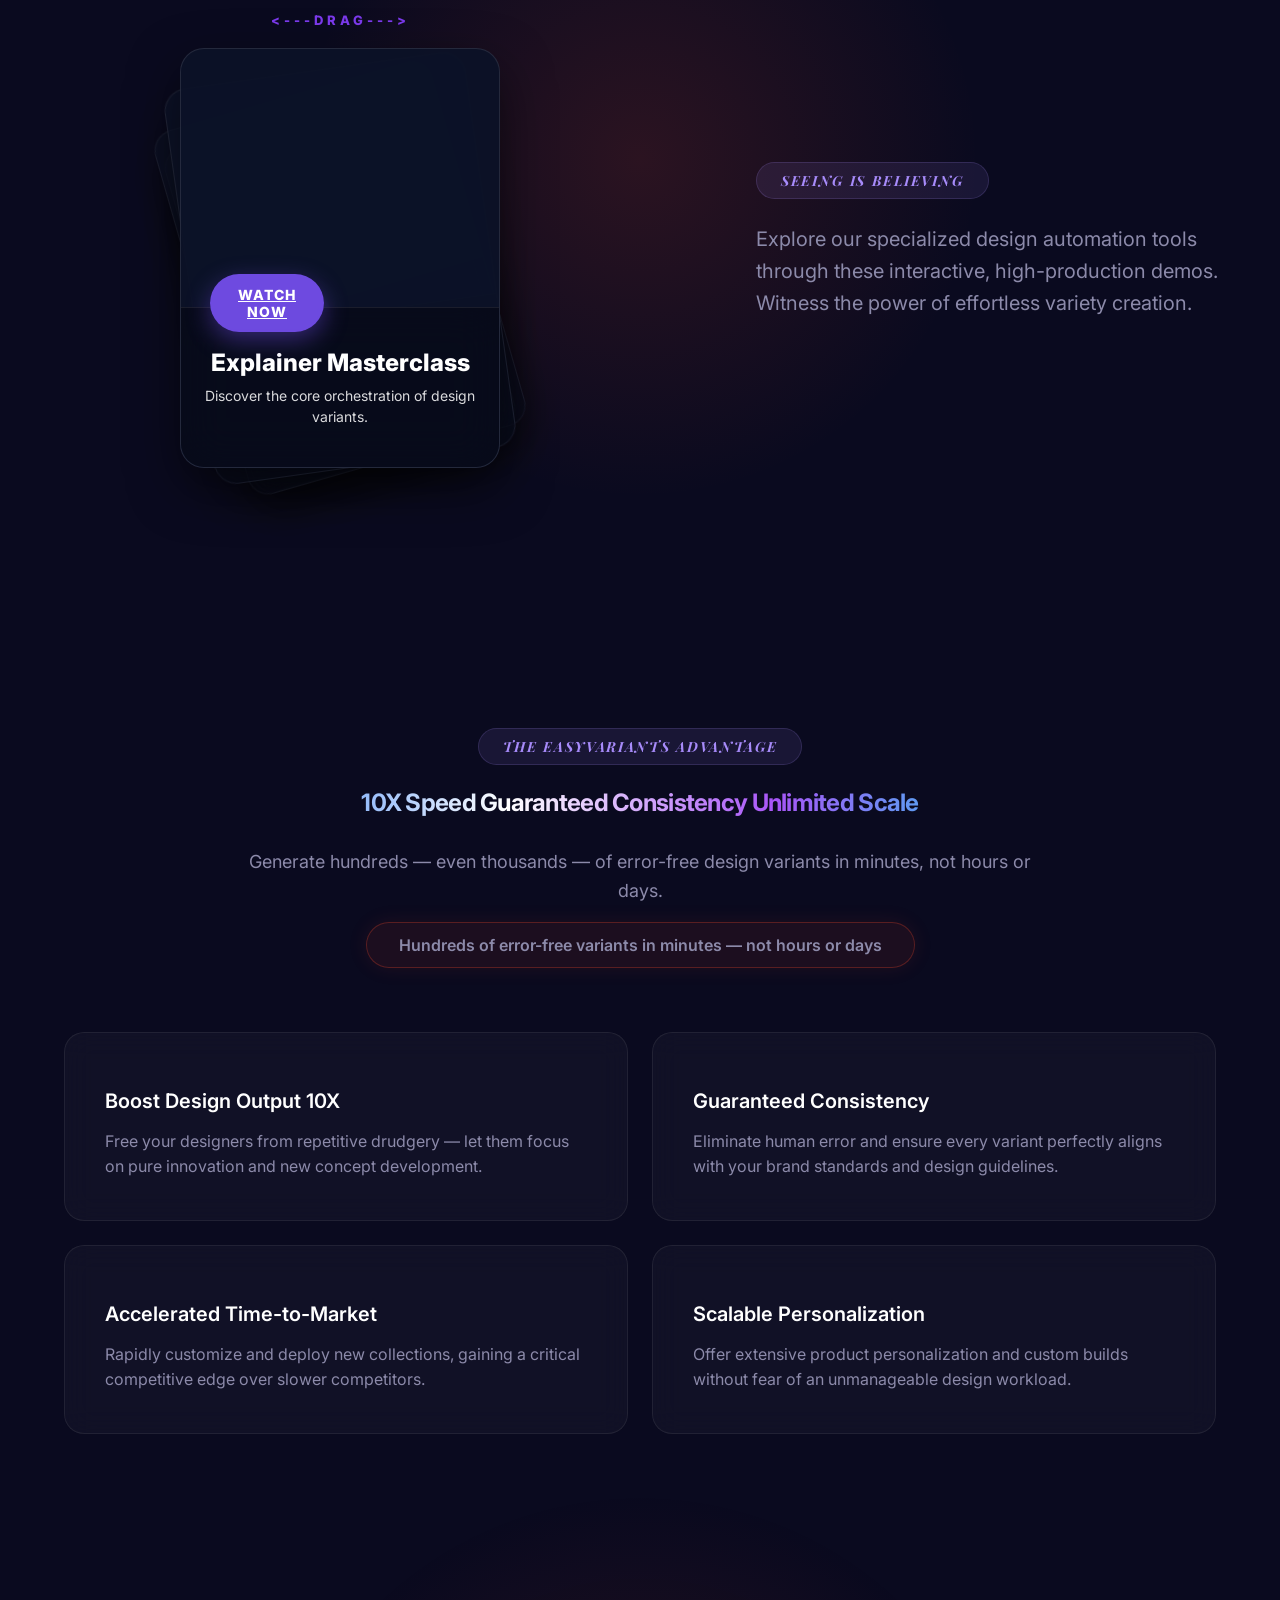
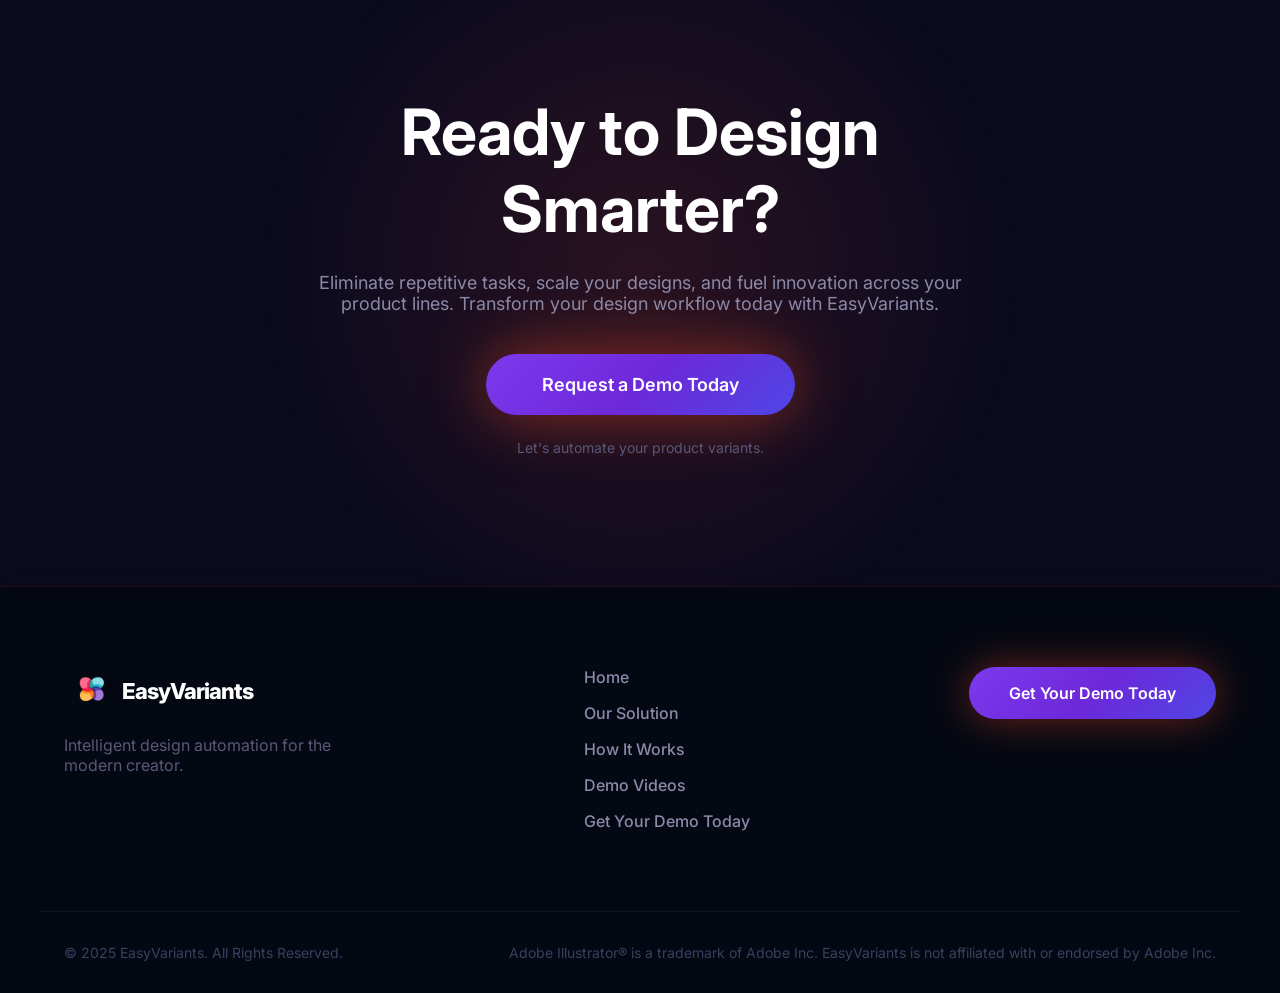
==== commit 7abe1b48: "Updated project files" ====
--- a/index.html
+++ b/index.html
@@ -7,7 +7,7 @@
   <title>EasyVariants - Design Automation</title>
   <link rel="preconnect" href="https://fonts.googleapis.com">
   <link rel="preconnect" href="https://fonts.gstatic.com" crossorigin>
-  <link href="https://fonts.googleapis.com/css2?family=Inter:wght@400;600;700;800&display=swap" rel="stylesheet">
+  <link href="https://fonts.googleapis.com/css2?family=Inter:wght@400;600;700;800&family=Playfair+Display:ital,wght@0,700;1,700&display=swap" rel="stylesheet">
   <link rel="stylesheet" href="styles.css">
 </head>
 
@@ -16,8 +16,11 @@
   <!-- NAVBAR -->
   <nav class="navbar">
     <div class="nav-container">
-      <div class="nav-logo" style="display: flex; align-items: center; width: 260px; pointer-events: none; user-select: none;">
-        <img src="logo.png" alt="EasyVariants" style="width: 100%; height: auto; object-fit: contain;" />
+      <div class="nav-logo" style="display: flex; align-items: center; gap: 8px; pointer-events: none; user-select: none;">
+        <div style="width: 80px; height: 80px; overflow: hidden; display: flex; align-items: center; justify-content: flex-start; margin-top: -10px;">
+          <img src="logo.png" alt="EasyVariants" style="height: 100px; width: auto; max-width: none; transform: scale(1.6); transform-origin: left center;" />
+        </div>
+        <span style="font-size: 26px; font-weight: 800; color: #ffffff; letter-spacing: -1px; margin-left: -5px;">EasyVariants</span>
       </div>
       <div class="nav-links">
         <a href="#home">Home</a>
@@ -58,17 +61,15 @@
       <!-- Left 60% -->
       <div class="hero-left">
         <h1>
-          <span class="line line-white">10X Production Speed</span><br />
-          <span class="line line-gradient" style="padding-left: 1.5em; display: inline-block;">Guaranteed Visual
-            Precision</span><br />
-          <span class="line line-white">Unleash Unbounded Creativity</span>
+          <span class="line line-gradient" style="background: linear-gradient(90deg, #3b82f6, #ffffff, #a855f7, #22d3ee); -webkit-background-clip: text; -webkit-text-fill-color: transparent; background-clip: text;">Speed & Precision — 10× Amplified</span><br />
+          <span class="line line-white">Unleash Unlimited Creativity</span>
         </h1>
         <p class="hero-sub">Turn one design into thousands instantly. Automate variations like colors, logos, and styles
           in minutes.</p>
 
         <div class="hero-actions">
-          <a href="contactus.html" class="btn btn-primary">Request a Demo Today &rarr;</a>
-          <a href="#demos" class="btn btn-ghost">&#9654; Watch Explainer</a>
+          <a href="contactus.html" class="btn btn-primary">Request a Demo Today</a>
+          <a href="#demos" class="btn btn-ghost">Watch Explainer</a>
         </div>
       </div>
 
@@ -84,44 +85,58 @@
   <section id="meet" class="meet-section section-scroll section-alt-bg">
     <div class="container">
       <div class="section-center" style="margin-bottom: 60px;">
-        <h2>Meet EasyVariants: You Create, We Multiply</h2>
+        <h2>Meet EasyVariants</h2>
       </div>
       <div class="meet-layout">
         <div class="meet-left">
-           <div class="meet-video-frame glass-card" style="padding:0; overflow:hidden; position:relative; border-radius: 20px; border: 1px solid rgba(139, 92, 246, 0.3); background: rgba(12, 18, 40, 0.4);">
-             
-             <!-- Multi-slide content wrapper -->
-             <div class="meet-carousel-content" style="position:relative; width:100%; aspect-ratio: 16/9; display: flex; align-items: center; justify-content: center;">
-               
-               <!-- Main Video -->
-               <video id="meet-main-vid" src="sweatshirt_v.mp4" autoplay loop muted playsinline style="width: 100%; height: 100%; object-fit: cover;"></video>
-               
-               <!-- Carousel Overlay UI from Image -->
-               <div class="meet-video-overlay" style="position:absolute; bottom:0; left:0; width:100%; height:60px; background: linear-gradient(transparent, rgba(0,0,0,0.4)); pointer-events:none;"></div>
-               
-               <div class="meet-bottom-controls" style="position:absolute; bottom: 15px; width: 100%; display: flex; justify-content: space-between; align-items: center; padding: 0 25px; z-index: 10;">
-                 <div id="meet-badge" style="font-size: 14px; color: rgba(255,255,255,0.85); font-weight: 700; letter-spacing: 0.5px; text-transform: uppercase;">Sweatshirt Patterns</div> 
-                 
-                 <div class="m-dots-row" style="display: flex; gap: 8px;">
-                    <button class="m-dot active" data-idx="0"></button>
-                    <button class="m-dot" data-idx="1"></button>
-                    <button class="m-dot" data-idx="2"></button>
-                 </div>
-                 
-                 <button id="meet-pause-play" style="background: none; border: none; cursor: pointer; color: white; display: flex; align-items: center; justify-content: center; padding: 0;">
-                    <svg id="pp-icon" width="20" height="20" viewBox="0 0 24 24" fill="currentColor">
-                        <rect x="6" y="4" width="4" height="16"></rect>
-                        <rect x="14" y="4" width="4" height="16"></rect>
-                    </svg>
-                 </button>
-               </div>
-             </div>
-
-           </div>
+          <div class="meet-video-frame glass-card"
+            style="padding:0; overflow:hidden; position:relative; border-radius: 20px; border: 1px solid rgba(139, 92, 246, 0.3); background: rgba(12, 18, 40, 0.4);">
+
+            <!-- Multi-slide content wrapper -->
+            <div class="meet-carousel-content"
+              style="position:relative; width:100%; aspect-ratio: 16/9; display: flex; align-items: center; justify-content: center;">
+
+              <!-- Main Video -->
+              <video id="meet-main-vid" src="sweatshirt_v.mp4" autoplay loop muted playsinline
+                style="width: 100%; height: 100%; object-fit: cover;"></video>
+
+              <!-- Carousel Overlay UI from Image -->
+              <div class="meet-video-overlay"
+                style="position:absolute; bottom:0; left:0; width:100%; height:60px; background: linear-gradient(transparent, rgba(0,0,0,0.4)); pointer-events:none;">
+              </div>
+
+              <div class="meet-bottom-controls"
+                style="position:absolute; bottom: 15px; width: 100%; display: flex; justify-content: space-between; align-items: center; padding: 0 25px; z-index: 10;">
+                <div id="meet-badge"
+                  style="font-size: 14px; color: rgba(255,255,255,0.85); font-weight: 700; letter-spacing: 0.5px; text-transform: uppercase;">
+                  Sweatshirt Patterns</div>
+
+                <div class="m-dots-row" style="display: flex; gap: 8px;">
+                  <button class="m-dot active" data-idx="0"></button>
+                  <button class="m-dot" data-idx="1"></button>
+                  <button class="m-dot" data-idx="2"></button>
+                </div>
+
+                <button id="meet-pause-play"
+                  style="background: none; border: none; cursor: pointer; color: white; display: flex; align-items: center; justify-content: center; padding: 0;">
+                  <svg id="pp-icon" width="20" height="20" viewBox="0 0 24 24" fill="currentColor">
+                    <rect x="6" y="4" width="4" height="16"></rect>
+                    <rect x="14" y="4" width="4" height="16"></rect>
+                  </svg>
+                </button>
+              </div>
+            </div>
+
+          </div>
         </div>
         <div class="meet-right">
-          <p>In the fast-paced world of consumer products, innovation is constant. New colors, fresh logos, unique wordmarks, seasonal changes, and custom text lead to an overwhelming number of product variants. Sound familiar?</p>
-          <p style="margin-top: 24px;">Are your designers spending endless hours on repetitive tasks — copying, pasting, resizing, and manually adjusting colors for countless variants? Is maintaining brand consistency across hundreds of products a constant battle? Do you need rapid customization to slash your time-to-market, or dream of offering personalized products without the design workload nightmare?</p>
+          <p>In the fast-paced world of consumer products, innovation is constant. New colors, fresh logos, unique
+            wordmarks, seasonal changes, and custom text lead to an overwhelming number of product variants. Sound
+            familiar?</p>
+          <p style="margin-top: 24px;">Are your designers spending endless hours on repetitive tasks — copying, pasting,
+            resizing, and manually adjusting colors for countless variants? Is maintaining brand consistency across
+            hundreds of products a constant battle? Do you need rapid customization to slash your time-to-market, or
+            dream of offering personalized products without the design workload nightmare?</p>
         </div>
       </div>
     </div>
@@ -133,7 +148,7 @@
     <div class="container">
       <div class="section-center">
         <div class="badge">THE PROBLEM</div>
-        <h2>The Design Bottleneck: Draining Time, Dulling Creativity</h2>
+        <h2>The Design Bottleneck</h2>
         <p>Manual variant creation isn't just time-consuming — it's a bottleneck that drains your team's creativity,
           compromises design consistency, and slows down your market speed. Are your designers spending endless hours
           copying, pasting, resizing, and manually adjusting colors for countless variants?</p>
@@ -142,24 +157,24 @@
       <div class="bento-grid">
         <div class="card card-top-border">
           <img src="https://easyvariants.com/img/problem1.png" alt="Repetitive Work" class="card-icon" />
-          <h3>&#128257; Repetitive Manual Work</h3>
+          <h3>Repetitive Manual Work</h3>
           <p>Designers drowning in the tedious cycle of duplicating designs for every new colorway, logo placement, or
             text change.</p>
         </div>
         <div class="card card-top-border">
           <img src="https://easyvariants.com/img/problem2.png" alt="Consistency Challenges" class="card-icon" />
-          <h3>&#9888;&#65039; Consistency Challenges</h3>
+          <h3>Consistency Challenges</h3>
           <p>Ensuring every variant adheres perfectly to brand guidelines becomes insurmountable, leading to costly
             errors.</p>
         </div>
         <div class="card card-top-border">
           <img src="https://easyvariants.com/img/problem3.png" alt="Slow Time-to-Market" class="card-icon" />
-          <h3>&#128034; Slow Time-to-Market</h3>
+          <h3>Slow Time-to-Market</h3>
           <p>The sheer volume of manual work delays the launch of new collections and personalized offerings.</p>
         </div>
         <div class="card card-top-border">
           <img src="https://easyvariants.com/img/problem4.png" alt="Limited Customization" class="card-icon" />
-          <h3>&#128683; Limited Customization</h3>
+          <h3>Limited Customization</h3>
           <p>The fear of overwhelming design workload prevents you from offering the personalized products consumers
             crave.</p>
         </div>
@@ -232,38 +247,54 @@
         <div class="badge">HOW IT WORKS</div>
         <h2>Automate in 3 Steps</h2>
       </div>
-      
-      <div class="snake-container" style="position: relative; max-width: 900px; margin: 80px auto 0; padding-bottom: 20px;">
+
+      <div class="snake-container"
+        style="position: relative; max-width: 900px; margin: 80px auto 0; padding-bottom: 20px;">
         <!-- SVGs for the curved line -->
-        <svg class="snake-svg" preserveAspectRatio="none" style="position: absolute; top: 40px; left: 40px; width: calc(100% - 80px); height: calc(100% - 80px); z-index: 0; pointer-events: none;" viewBox="0 0 100 100">
-          <path d="M 0 0 C 133.33 0, 133.33 100, 0 100" fill="none" stroke="rgba(139, 92, 246, 0.4)" stroke-width="2.5" stroke-dasharray="6,6" vector-effect="non-scaling-stroke" />
+        <svg class="snake-svg" preserveAspectRatio="none"
+          style="position: absolute; top: 40px; left: 40px; width: calc(100% - 80px); height: calc(100% - 80px); z-index: 0; pointer-events: none;"
+          viewBox="0 0 100 100">
+          <path d="M 0 0 C 133.33 0, 133.33 100, 0 100" fill="none" stroke="rgba(139, 92, 246, 0.4)" stroke-width="2.5"
+            stroke-dasharray="6,6" vector-effect="non-scaling-stroke" />
         </svg>
 
         <!-- Step 1 -->
         <div class="snake-step" style="display: flex; justify-content: flex-start; position: relative; z-index: 1;">
           <div class="ss-inner" style="display: flex; align-items: center; width: 80%; max-width: 480px;">
-            <div class="sn-num" style="background:#0C1228; border:2px solid #8B5CF6; box-shadow: 0 0 20px rgba(139,92,246,0.5); width: 80px; height: 80px; border-radius: 50%; display: flex; align-items:center; justify-content:center; font-size:28px; font-weight:bold; color:white; flex-shrink:0;">1</div>
-            <div class="glass-card ss-card" style="margin-left: 24px; padding: 24px; flex: 1; display: flex; align-items: center;">
+            <div class="sn-num"
+              style="background:#0C1228; border:2px solid #8B5CF6; box-shadow: 0 0 20px rgba(139,92,246,0.5); width: 80px; height: 80px; border-radius: 50%; display: flex; align-items:center; justify-content:center; font-size:28px; font-weight:bold; color:white; flex-shrink:0;">
+              1</div>
+            <div class="glass-card ss-card"
+              style="margin-left: 24px; padding: 24px; flex: 1; display: flex; align-items: center;">
               <h3 style="margin: 0; font-size:22px;">Define Variables</h3>
             </div>
           </div>
         </div>
 
         <!-- Step 2 -->
-        <div class="snake-step ss-right" style="display: flex; justify-content: flex-end; position: relative; z-index: 1; margin-top: 60px;">
-          <div class="ss-inner" style="display: flex; align-items: center; width: 80%; max-width: 480px; flex-direction: row-reverse; text-align: right;">
-            <div class="sn-num" style="background:#0C1228; border:2px solid #3B82F6; box-shadow: 0 0 20px rgba(59,130,246,0.5); width: 80px; height: 80px; border-radius: 50%; display: flex; align-items:center; justify-content:center; font-size:28px; font-weight:bold; color:white; flex-shrink:0;">2</div>
-            <div class="glass-card ss-card" style="margin-right: 24px; padding: 24px; flex: 1; display: flex; justify-content: flex-start; align-items: center; text-align: left;">
+        <div class="snake-step ss-right"
+          style="display: flex; justify-content: flex-end; position: relative; z-index: 1; margin-top: 60px;">
+          <div class="ss-inner"
+            style="display: flex; align-items: center; width: 80%; max-width: 480px; flex-direction: row-reverse; text-align: right;">
+            <div class="sn-num"
+              style="background:#0C1228; border:2px solid #3B82F6; box-shadow: 0 0 20px rgba(59,130,246,0.5); width: 80px; height: 80px; border-radius: 50%; display: flex; align-items:center; justify-content:center; font-size:28px; font-weight:bold; color:white; flex-shrink:0;">
+              2</div>
+            <div class="glass-card ss-card"
+              style="margin-right: 24px; padding: 24px; flex: 1; display: flex; justify-content: flex-start; align-items: center; text-align: left;">
               <h3 style="margin: 0; font-size:22px;">Maintain Consistency</h3>
             </div>
           </div>
         </div>
 
         <!-- Step 3 -->
-        <div class="snake-step" style="display: flex; justify-content: flex-start; position: relative; z-index: 1; margin-top: 60px;">
+        <div class="snake-step"
+          style="display: flex; justify-content: flex-start; position: relative; z-index: 1; margin-top: 60px;">
           <div class="ss-inner" style="display: flex; align-items: center; width: 80%; max-width: 480px;">
-            <div class="sn-num" style="background:#0C1228; border:2px solid #E8472A; box-shadow: 0 0 20px rgba(232,71,42,0.5); width: 80px; height: 80px; border-radius: 50%; display: flex; align-items:center; justify-content:center; font-size:28px; font-weight:bold; color:white; flex-shrink:0;">3</div>
-            <div class="glass-card ss-card" style="margin-left: 24px; padding: 24px; flex: 1; display: flex; align-items: center;">
+            <div class="sn-num"
+              style="background:#0C1228; border:2px solid #E8472A; box-shadow: 0 0 20px rgba(232,71,42,0.5); width: 80px; height: 80px; border-radius: 50%; display: flex; align-items:center; justify-content:center; font-size:28px; font-weight:bold; color:white; flex-shrink:0;">
+              3</div>
+            <div class="glass-card ss-card"
+              style="margin-left: 24px; padding: 24px; flex: 1; display: flex; align-items: center;">
               <h3 style="margin: 0; font-size:22px;">Automate Variations</h3>
             </div>
           </div>
@@ -276,16 +307,22 @@
   <!-- DEMO VIDEOS SECTION (FLIPCARD) -->
   <section id="demos" class="demo-section section-scroll">
     <div class="demo-glow"></div>
-    <div class="container demo-container">
-      <div class="demo-text">
-        <div class="badge">SEEING IS BELIEVING</div>
-        <h2>Explainer Video & Product Variants Demos</h2>
-        <p class="drag-hint">&larr; Drag to explore all demos &rarr;</p>
-      </div>
-
-      <div class="demo-flipcards">
-        <div class="flip-stack" id="flip-stack">
-          <!-- Cards injected via JS -->
+    <div class="container" style="max-width: 1400px;">
+      <div class="section-center" style="margin-bottom: 80px;">
+        <h2>Demo Videos</h2>
+      </div>
+      
+      <div class="demo-container" style="display: flex; align-items: center; justify-content: center; gap: 100px; flex-wrap: wrap;">
+        <div class="demo-flipcards">
+          <p class="drag-hint">&lt;---drag---&gt;</p>
+          <div class="flip-stack" id="flip-stack" style="margin: 0 auto;">
+            <!-- Cards injected via JS -->
+          </div>
+        </div>
+
+        <div class="demo-text" style="flex: 1; order: 2; max-width: 500px;">
+          <div class="badge">SEEING IS BELIEVING</div>
+          <p style="font-size: 20px; line-height: 1.6; color: var(--color-body);">Explore our specialized design automation tools through these interactive, high-production demos. Witness the power of effortless variety creation.</p>
         </div>
       </div>
     </div>
@@ -296,7 +333,7 @@
     <div class="container">
       <div class="section-center">
         <div class="badge">THE EASYVARIANTS ADVANTAGE</div>
-        <h2>10X Speed. Guaranteed Consistency. Unlimited Scale.</h2>
+        <h2 style="font-size: 24px; white-space: nowrap; overflow: hidden; text-overflow: ellipsis; margin-bottom: 30px; font-weight: 700;">10X Speed Guaranteed Consistency Unlimited Scale</h2>
         <p>Generate hundreds — even thousands — of error-free design variants in minutes, not hours or days.</p>
         <div class="stat-banner">
           Hundreds of error-free variants in minutes — not hours or days
@@ -304,27 +341,23 @@
       </div>
 
       <div class="bento-grid">
-        <div class="card card-glow-dot">
-          <div class="glow-dot"></div>
-          <h3>&#128640; Boost Design Output 10X</h3>
+        <div class="card">
+          <h3>Boost Design Output 10X</h3>
           <p>Free your designers from repetitive drudgery — let them focus on pure innovation and new concept
             development.</p>
         </div>
-        <div class="card card-glow-dot">
-          <div class="glow-dot"></div>
-          <h3>&#127919; Guaranteed Consistency</h3>
+        <div class="card">
+          <h3>Guaranteed Consistency</h3>
           <p>Eliminate human error and ensure every variant perfectly aligns with your brand standards and design
             guidelines.</p>
         </div>
-        <div class="card card-glow-dot">
-          <div class="glow-dot"></div>
-          <h3>&#9889; Accelerated Time-to-Market</h3>
+        <div class="card">
+          <h3>Accelerated Time-to-Market</h3>
           <p>Rapidly customize and deploy new collections, gaining a critical competitive edge over slower competitors.
           </p>
         </div>
-        <div class="card card-glow-dot">
-          <div class="glow-dot"></div>
-          <h3>&#9851;&#65039; Scalable Personalization</h3>
+        <div class="card">
+          <h3>Scalable Personalization</h3>
           <p>Offer extensive product personalization and custom builds without fear of an unmanageable design workload.
           </p>
         </div>
@@ -339,7 +372,7 @@
       <h2>Ready to Design Smarter?</h2>
       <p>Eliminate repetitive tasks, scale your designs, and fuel innovation across your product lines. Transform your
         design workflow today with EasyVariants.</p>
-      <a href="contactus.html" class="btn btn-primary btn-xl">Request a Demo Today &rarr;</a>
+      <a href="contactus.html" class="btn btn-primary btn-xl">Request a Demo Today</a>
       <p class="cta-sub">Let's automate your product variants.</p>
     </div>
   </section>
@@ -349,8 +382,13 @@
     <div class="footer-top-line"></div>
     <div class="container footer-grid">
       <div class="footer-brand">
-        <img src="logo.png" alt="EasyVariants" class="footer-logo-img" />
-        <p>You Create, We Multiply.</p>
+        <div style="display: flex; align-items: center; gap: 10px; margin-bottom: 20px;">
+          <div style="width: 48px; height: 48px; overflow: hidden; display: flex; align-items: center; justify-content: flex-start;">
+            <img src="logo.png" alt="EasyVariants" style="height: 60px; width: auto; max-width: none; transform: scale(1.6); transform-origin: left center;" />
+          </div>
+          <span style="font-size: 22px; font-weight: 800; color: #ffffff; letter-spacing: -1px;">EasyVariants</span>
+        </div>
+        <p>Intelligent design automation for the modern creator.</p>
       </div>
       <div class="footer-nav">
         <a href="#home">Home</a>
--- a/styles.css
+++ b/styles.css
@@ -1,21 +1,22 @@
 :root {
-  --bg-main: #070B18;
-  --bg-alt: #0C1228;
-
-  --color-white: #FFFFFF;
-  --color-body: #8A95B0;
-  --color-muted: #4A5578;
+  --bg-main: #06060f;
+  --bg-alt: #0a0a1f; 
+
+  --color-white: #ffffff;
+  --color-body: #8c8aaa;
+  --color-muted: #5a5878;
 
   --brand-navy: #1A2B5E;
-  --brand-orange: #E8472A;
-  --brand-orange-glow: rgba(232, 71, 42, 0.35);
-
-  --card-bg: rgba(26, 43, 94, 0.25);
-  --card-border: rgba(232, 71, 42, 0.15);
-
-  --grad-hero: linear-gradient(135deg, #E8472A 0%, #FF7A59 50%, #1A2B5E 100%);
-  --grad-text: linear-gradient(90deg, #E8472A, #FF8C6B);
-  --grad-btn: linear-gradient(135deg, #E8472A, #FF6B4A);
+  --brand-purple: #a78bfa;
+  --brand-violet: #7c3aed;
+  --brand-indigo: #4f46e5;
+  
+  --card-bg: rgba(255, 255, 255, 0.03);
+  --card-border: rgba(255, 255, 255, 0.07);
+
+  --grad-hero: linear-gradient(135deg, #7c3aed 0%, #4f46e5 50%, #ffffff 100%);
+  --grad-text: linear-gradient(90deg, #c4b5fd 0%, #818cf8 50%, #ffffff 100%);
+  --grad-btn: linear-gradient(135deg, #7c3aed 0%, #6d28d9 50%, #4f46e5 100%);
 
   --font-main: "Inter", sans-serif;
 }
@@ -48,18 +49,19 @@
 
 .badge {
   display: inline-block;
-  font-size: 11px;
-  letter-spacing: 0.18em;
+  font-family: 'Playfair Display', serif;
+  font-size: 14px;
+  letter-spacing: 0.12em;
   text-transform: uppercase;
-  background: rgba(232, 71, 42, 0.1);
-  border: 1px solid rgba(232, 71, 42, 0.25);
+  background: rgba(167, 139, 250, 0.1);
+  border: 1px solid rgba(167, 139, 250, 0.25);
   border-radius: 50px;
-  padding: 6px 16px;
-  color: #E8472A;
-  /* Fallback */
+  padding: 8px 24px;
+  color: #a78bfa;
   background-clip: padding-box;
   margin-bottom: 24px;
-  font-weight: 600;
+  font-weight: 700;
+  font-style: italic;
 }
 
 /* Utilities */
@@ -76,10 +78,14 @@
 }
 
 .section-center h2 {
-  font-size: clamp(36px, 5vw, 64px);
-  font-weight: 700;
+  font-size: clamp(40px, 6vw, 68px);
+  font-weight: 800;
   letter-spacing: -0.03em;
   margin-bottom: 24px;
+  background: linear-gradient(90deg, #3b82f6, #ffffff, #a855f7, #22d3ee);
+  -webkit-background-clip: text;
+  -webkit-text-fill-color: transparent;
+  background-clip: text;
 }
 
 .section-center p {
@@ -91,6 +97,11 @@
 section {
   padding: 130px 0;
   position: relative;
+  background: var(--bg-main);
+}
+
+section:nth-of-type(even) {
+  background: var(--bg-alt);
 }
 
 .section-alt {
@@ -771,17 +782,22 @@
 }
 
 .drag-hint {
-  color: #c9513a;
-  font-weight: 600;
-  margin-top: 16px;
+  color: var(--brand-violet);
+  font-weight: 800;
+  text-transform: uppercase;
+  letter-spacing: 4px;
+  font-size: 13px;
+  text-align: center;
 }
 
 .demo-flipcards {
   flex: 1;
   display: flex;
+  flex-direction: column;
   justify-content: center;
   align-items: center;
-  height: 500px;
+  gap: 20px;
+  position: relative;
 }
 
 /* Custom CSS to mimic Framer FlipCard component */
@@ -1167,214 +1183,993 @@
 }
 
 /* Our Solution Section Redesign */
-.solution-section { padding: 120px 0; display: flex; align-items: center; }
-.solution-container { display: flex; gap: 60px; align-items: center; justify-content: space-between; }
-.solution-left { flex: 0 0 45%; }
-.solution-title { font-size: clamp(40px, 5vw, 56px); line-height: 1.1; margin-bottom: 24px; font-weight: 800; }
-.solution-right { flex: 0 0 50%; display: flex; justify-content: flex-end; }
-.workflow-card { background: rgba(12, 18, 40, 0.6); backdrop-filter: blur(20px); border: 1px solid rgba(139, 92, 246, 0.2); border-radius: 24px; padding: 40px; width: 100%; max-width: 480px; box-shadow: 0 20px 50px rgba(0,0,0,0.5); }
-.wf-row { display: flex; justify-content: space-between; align-items: center; background: rgba(255,255,255,0.03); border: 1px solid rgba(255,255,255,0.05); padding: 16px 24px; border-radius: 12px; margin-bottom: 16px; }
-.wf-label { display: flex; align-items: center; gap: 12px; font-weight: 600; font-size: 16px; color: var(--color-white); }
-.wf-dot { width: 10px; height: 10px; border-radius: 50%; display: inline-block; }
-.wf-value { background: rgba(255,255,255,0.05); padding: 4px 12px; border-radius: 20px; font-size: 14px; font-weight: 600; color: var(--color-body); }
-.wf-footer { margin-top: 32px; background: rgba(139, 92, 246, 0.1); border-radius: 16px; padding: 24px; display: flex; justify-content: space-between; align-items: center; border: 1px solid rgba(139, 92, 246, 0.2); }
-.wf-footer-label { font-weight: 600; color: #A78BFA; }
-.wf-footer-val { font-size: 32px; font-weight: 800; color: white; line-height: 1; }
+.solution-section {
+  padding: 120px 0;
+  display: flex;
+  align-items: center;
+}
+
+.solution-container {
+  display: flex;
+  gap: 60px;
+  align-items: center;
+  justify-content: space-between;
+}
+
+.solution-left {
+  flex: 0 0 45%;
+}
+
+.solution-title {
+  font-size: clamp(40px, 5vw, 56px);
+  line-height: 1.1;
+  margin-bottom: 24px;
+  font-weight: 800;
+}
+
+.solution-right {
+  flex: 0 0 50%;
+  display: flex;
+  justify-content: flex-end;
+}
+
+.workflow-card {
+  background: rgba(12, 18, 40, 0.6);
+  backdrop-filter: blur(20px);
+  border: 1px solid rgba(139, 92, 246, 0.2);
+  border-radius: 24px;
+  padding: 40px;
+  width: 100%;
+  max-width: 480px;
+  box-shadow: 0 20px 50px rgba(0, 0, 0, 0.5);
+}
+
+.wf-row {
+  display: flex;
+  justify-content: space-between;
+  align-items: center;
+  background: rgba(255, 255, 255, 0.03);
+  border: 1px solid rgba(255, 255, 255, 0.05);
+  padding: 16px 24px;
+  border-radius: 12px;
+  margin-bottom: 16px;
+}
+
+.wf-label {
+  display: flex;
+  align-items: center;
+  gap: 12px;
+  font-weight: 600;
+  font-size: 16px;
+  color: var(--color-white);
+}
+
+.wf-dot {
+  width: 10px;
+  height: 10px;
+  border-radius: 50%;
+  display: inline-block;
+}
+
+.wf-value {
+  background: rgba(255, 255, 255, 0.05);
+  padding: 4px 12px;
+  border-radius: 20px;
+  font-size: 14px;
+  font-weight: 600;
+  color: var(--color-body);
+}
+
+.wf-footer {
+  margin-top: 32px;
+  background: rgba(139, 92, 246, 0.1);
+  border-radius: 16px;
+  padding: 24px;
+  display: flex;
+  justify-content: space-between;
+  align-items: center;
+  border: 1px solid rgba(139, 92, 246, 0.2);
+}
+
+.wf-footer-label {
+  font-weight: 600;
+  color: #A78BFA;
+}
+
+.wf-footer-val {
+  font-size: 32px;
+  font-weight: 800;
+  color: white;
+  line-height: 1;
+}
 
 @media (max-width: 992px) {
-  .solution-container { flex-direction: column; text-align: center; }
-  .solution-left { width: 100%; max-width: 600px; margin-bottom: 40px; }
-  .solution-right { width: 100%; justify-content: center; }
+  .solution-container {
+    flex-direction: column;
+    text-align: center;
+  }
+
+  .solution-left {
+    width: 100%;
+    max-width: 600px;
+    margin-bottom: 40px;
+  }
+
+  .solution-right {
+    width: 100%;
+    justify-content: center;
+  }
 }
 
 /* Smart Automation System */
-.sa-layout { display: flex; gap: 40px; align-items: stretch; justify-content: space-between; }
-.sa-grid { flex: 0 0 50%; display: grid; grid-template-columns: 1fr 1fr; gap: 20px; }
+.sa-layout {
+  display: flex;
+  gap: 40px;
+  align-items: stretch;
+  justify-content: space-between;
+}
+
+.sa-grid {
+  flex: 0 0 50%;
+  display: grid;
+  grid-template-columns: 1fr 1fr;
+  gap: 20px;
+}
+
 .sa-card {
-  background: rgba(255,255,255,0.03); 
-  border: 1px solid rgba(255,255,255,0.05); 
-  border-radius: 16px; 
-  padding: 32px 24px; 
+  background: rgba(255, 255, 255, 0.03);
+  border: 1px solid rgba(255, 255, 255, 0.05);
+  border-radius: 16px;
+  padding: 32px 24px;
   transition: transform 0.3s ease, background 0.3s ease;
 }
-.sa-card:hover { transform: translateY(-4px); background: rgba(255,255,255,0.06); }
-.sa-card h4 { font-size: 18px; font-weight: 600; margin-bottom: 12px; color: var(--color-white); }
-.sa-card p { font-size: 14px; color: var(--color-body); line-height: 1.5; margin: 0; }
-
-.sa-highlight { flex: 0 0 45%; display: flex; align-items: stretch; }
+
+.sa-card:hover {
+  transform: translateY(-4px);
+  background: rgba(255, 255, 255, 0.06);
+}
+
+.sa-card h4 {
+  font-size: 18px;
+  font-weight: 600;
+  margin-bottom: 12px;
+  color: var(--color-white);
+}
+
+.sa-card p {
+  font-size: 14px;
+  color: var(--color-body);
+  line-height: 1.5;
+  margin: 0;
+}
+
+.sa-highlight {
+  flex: 0 0 45%;
+  display: flex;
+  align-items: stretch;
+}
+
 .sa-highlight .premium-glass {
-  width: 100%; max-width: none;
+  width: 100%;
+  max-width: none;
   background: rgba(7, 11, 24, 0.4);
   backdrop-filter: blur(40px);
   -webkit-backdrop-filter: blur(40px);
   border: 1px solid rgba(96, 165, 250, 0.3);
-  box-shadow: 0 20px 60px rgba(0,0,0,0.6), inset 0 0 30px rgba(139,92,246,0.1);
+  box-shadow: 0 20px 60px rgba(0, 0, 0, 0.6), inset 0 0 30px rgba(139, 92, 246, 0.1);
   transition: all 0.3s ease;
   border-radius: 20px;
 }
+
 .sa-highlight .premium-glass:hover {
   transform: translateY(-8px);
-  box-shadow: 0 30px 80px rgba(0,0,0,0.8), inset 0 0 50px rgba(139,92,246,0.2);
+  box-shadow: 0 30px 80px rgba(0, 0, 0, 0.8), inset 0 0 50px rgba(139, 92, 246, 0.2);
   border-color: rgba(139, 92, 246, 0.5);
 }
-.gradient-text { background: linear-gradient(90deg, #60A5FA, #A78BFA); -webkit-background-clip: text; background-clip: text; -webkit-text-fill-color: transparent; }
+
+.gradient-text {
+  background: linear-gradient(90deg, #60A5FA, #A78BFA);
+  -webkit-background-clip: text;
+  background-clip: text;
+  -webkit-text-fill-color: transparent;
+}
 
 @media (max-width: 992px) {
-  .sa-layout { flex-direction: column; }
-  .sa-grid { flex: none; width: 100%; }
-  .sa-highlight { flex: none; width: 100%; margin-top: 30px; }
-}
+  .sa-layout {
+    flex-direction: column;
+  }
+
+  .sa-grid {
+    flex: none;
+    width: 100%;
+  }
+
+  .sa-highlight {
+    flex: none;
+    width: 100%;
+    margin-top: 30px;
+  }
+}
+
 @media (max-width: 768px) {
-  .sa-grid { grid-template-columns: 1fr; }
-}
+  .sa-grid {
+    grid-template-columns: 1fr;
+  }
+}
+
 /* --- V2 STYLES ADDED FOR HERO, SOLUTIONS, AND HOW IT WORKS --- */
 
 /* Hero V2 (No scroll constraint) */
-.no-scroll { height: 100vh; overflow: visible; padding: 0 !important; display: flex; align-items: center; justify-content: center; }
-.hero-container-v2 { display: flex; align-items: center; width: 100%; max-width: 1200px; padding: 0 24px; margin-top: 80px; }
-.hero-left { flex: 0 0 55%; text-align: left; z-index: 2; padding-right: 40px; }
-.hero-right { flex: 0 0 45%; position: relative; display: flex; justify-content: center; z-index: 2; }
-.hero-left h1 { font-size: clamp(32px, 4vw, 56px); line-height: 1.15; margin-bottom: 24px; }
-.hero-left p.hero-sub { font-size: 18px; margin-bottom: 32px; max-width: 500px; margin-left: 0; }
-.hero-left .hero-actions { display: flex; justify-content: flex-start; margin-bottom: 0; }
-
-.shirt-interactive-container { position: relative; width: 100%; max-width: 500px; aspect-ratio: 1; perspective: 1200px; }
-.shirt-glow { position: absolute; top: 50%; left: 50%; width: 350px; height: 350px; transform: translate(-50%, -50%); border-radius: 50%; background: radial-gradient(circle, rgba(59, 130, 246, 0.5) 0%, transparent 60%); filter: blur(40px); z-index: 0; pointer-events: none; }
-.shirt-stack { width: 100%; height: 100%; position: relative; z-index: 1; transform-style: preserve-3d; transition: transform 0.6s ease; cursor: pointer; }
-.shirt { width: 100%; height: auto; position: absolute; top: 0; left: 0; transition: all 0.6s cubic-bezier(0.2, 0.8, 0.2, 1); transform-origin: center center; }
+.no-scroll {
+  height: 100vh;
+  overflow: visible;
+  padding: 0 !important;
+  display: flex;
+  align-items: center;
+  justify-content: center;
+}
+
+.hero-container-v2 {
+  display: flex;
+  align-items: center;
+  width: 100%;
+  max-width: 1200px;
+  padding: 0 24px;
+  margin-top: 80px;
+}
+
+.hero-left {
+  flex: 0 0 55%;
+  text-align: left;
+  z-index: 2;
+  padding-right: 40px;
+}
+
+.hero-right {
+  flex: 0 0 45%;
+  position: relative;
+  display: flex;
+  justify-content: center;
+  z-index: 2;
+}
+
+.hero-left h1 {
+  font-size: clamp(32px, 4vw, 56px);
+  line-height: 1.15;
+  margin-bottom: 24px;
+}
+
+.hero-left p.hero-sub {
+  font-size: 18px;
+  margin-bottom: 32px;
+  max-width: 500px;
+  margin-left: 0;
+}
+
+.hero-left .hero-actions {
+  display: flex;
+  justify-content: flex-start;
+  margin-bottom: 0;
+}
+
+.shirt-interactive-container {
+  position: relative;
+  width: 100%;
+  max-width: 500px;
+  aspect-ratio: 1;
+  perspective: 1200px;
+}
+
+.shirt-glow {
+  position: absolute;
+  top: 50%;
+  left: 50%;
+  width: 350px;
+  height: 350px;
+  transform: translate(-50%, -50%);
+  border-radius: 50%;
+  background: radial-gradient(circle, rgba(59, 130, 246, 0.5) 0%, transparent 60%);
+  filter: blur(40px);
+  z-index: 0;
+  pointer-events: none;
+}
+
+.shirt-stack {
+  width: 100%;
+  height: 100%;
+  position: relative;
+  z-index: 1;
+  transform-style: preserve-3d;
+  transition: transform 0.6s ease;
+  cursor: pointer;
+}
+
+.shirt {
+  width: 100%;
+  height: auto;
+  position: absolute;
+  top: 0;
+  left: 0;
+  transition: all 0.6s cubic-bezier(0.2, 0.8, 0.2, 1);
+  transform-origin: center center;
+}
 
 /* Initial States */
-.main-shirt { z-index: 15; transform: translateZ(0); filter: drop-shadow(0 20px 30px rgba(0,0,0,0.5)); }
+.main-shirt {
+  z-index: 15;
+  transform: translateZ(0);
+  filter: drop-shadow(0 20px 30px rgba(0, 0, 0, 0.5));
+}
+
 /* All back shirts are hidden behind the main shirt initially */
-.back-shirt { z-index: 1; opacity: 0; transform: scale(0.9) translate(0, 0); }
+.back-shirt {
+  z-index: 1;
+  opacity: 0;
+  transform: scale(0.9) translate(0, 0);
+}
 
 /* Hover actions (fanning out directly to the left and back/right) */
-.shirt-stack:hover .main-shirt { transform: scale(1.1) translateZ(10px); filter: drop-shadow(0 30px 40px rgba(232,71,42,0.6)); z-index: 15; }
+.shirt-stack:hover .main-shirt {
+  transform: scale(1.1) translateZ(10px);
+  filter: drop-shadow(0 30px 40px rgba(232, 71, 42, 0.6));
+  z-index: 15;
+}
 
 /* Left Fan (5 shirts) - increasing distance left and up */
-.shirt-stack:hover .sl1 { opacity: 0.9; transform: translate(-40px, -20px) scale(0.95); transition-delay: 0.05s; z-index: 14; }
-.shirt-stack:hover .sl2 { opacity: 0.8; transform: translate(-80px, -40px) scale(0.9); transition-delay: 0.1s; z-index: 13; }
-.shirt-stack:hover .sl3 { opacity: 0.7; transform: translate(-120px, -60px) scale(0.85); transition-delay: 0.15s; z-index: 12; }
-.shirt-stack:hover .sl4 { opacity: 0.6; transform: translate(-160px, -80px) scale(0.8); transition-delay: 0.2s; z-index: 11; }
-.shirt-stack:hover .sl5 { opacity: 0.5; transform: translate(-200px, -100px) scale(0.75); transition-delay: 0.25s; z-index: 10; }
+.shirt-stack:hover .sl1 {
+  opacity: 0.9;
+  transform: translate(-40px, -20px) scale(0.95);
+  transition-delay: 0.05s;
+  z-index: 14;
+}
+
+.shirt-stack:hover .sl2 {
+  opacity: 0.8;
+  transform: translate(-80px, -40px) scale(0.9);
+  transition-delay: 0.1s;
+  z-index: 13;
+}
+
+.shirt-stack:hover .sl3 {
+  opacity: 0.7;
+  transform: translate(-120px, -60px) scale(0.85);
+  transition-delay: 0.15s;
+  z-index: 12;
+}
+
+.shirt-stack:hover .sl4 {
+  opacity: 0.6;
+  transform: translate(-160px, -80px) scale(0.8);
+  transition-delay: 0.2s;
+  z-index: 11;
+}
+
+.shirt-stack:hover .sl5 {
+  opacity: 0.5;
+  transform: translate(-200px, -100px) scale(0.75);
+  transition-delay: 0.25s;
+  z-index: 10;
+}
 
 /* Right/Back Fan (5 shirts) - increasing distance right and up */
-.shirt-stack:hover .sr1 { opacity: 0.9; transform: translate(40px, -20px) scale(0.95); transition-delay: 0.05s; z-index: 14; }
-.shirt-stack:hover .sr2 { opacity: 0.8; transform: translate(80px, -40px) scale(0.9); transition-delay: 0.1s; z-index: 13; }
-.shirt-stack:hover .sr3 { opacity: 0.7; transform: translate(120px, -60px) scale(0.85); transition-delay: 0.15s; z-index: 12; }
-.shirt-stack:hover .sr4 { opacity: 0.6; transform: translate(160px, -80px) scale(0.8); transition-delay: 0.2s; z-index: 11; }
-.shirt-stack:hover .sr5 { opacity: 0.5; transform: translate(200px, -100px) scale(0.75); transition-delay: 0.25s; z-index: 10; }
-
-@keyframes floatUp { 0%, 100% { transform: translateY(0); } 50% { transform: translateY(-15px); } }
-.shirt-interactive-container { animation: floatUp 5s ease-in-out infinite; }
+.shirt-stack:hover .sr1 {
+  opacity: 0.9;
+  transform: translate(40px, -20px) scale(0.95);
+  transition-delay: 0.05s;
+  z-index: 14;
+}
+
+.shirt-stack:hover .sr2 {
+  opacity: 0.8;
+  transform: translate(80px, -40px) scale(0.9);
+  transition-delay: 0.1s;
+  z-index: 13;
+}
+
+.shirt-stack:hover .sr3 {
+  opacity: 0.7;
+  transform: translate(120px, -60px) scale(0.85);
+  transition-delay: 0.15s;
+  z-index: 12;
+}
+
+.shirt-stack:hover .sr4 {
+  opacity: 0.6;
+  transform: translate(160px, -80px) scale(0.8);
+  transition-delay: 0.2s;
+  z-index: 11;
+}
+
+.shirt-stack:hover .sr5 {
+  opacity: 0.5;
+  transform: translate(200px, -100px) scale(0.75);
+  transition-delay: 0.25s;
+  z-index: 10;
+}
+
+@keyframes floatUp {
+
+  0%,
+  100% {
+    transform: translateY(0);
+  }
+
+  50% {
+    transform: translateY(-15px);
+  }
+}
+
+.shirt-interactive-container {
+  animation: floatUp 5s ease-in-out infinite;
+}
 
 /* Solutions V2 */
-.solutions-grid-v2 { display: grid; grid-template-columns: repeat(3, 1fr); gap: 24px; }
-.solution-stats { grid-column: 1 / -1; display: flex; align-items: center; justify-content: center; flex-direction: column; padding: 60px; text-align: center; position: relative; overflow: hidden; border: 1px solid rgba(139,92,246,0.3); }
-.stats-glow { position: absolute; background: radial-gradient(circle, rgba(139,92,246,0.2) 0%, transparent 60%); width: 100%; height: 100%; top: 0; left: 0; z-index: 0; pointer-events: none;}
-.stats-number { font-size: clamp(48px, 6vw, 80px) !important; font-weight: 800; margin: 0; z-index: 1; }
-.stats-label { font-size: 20px; font-weight: 600; text-transform: uppercase; letter-spacing: 2px; color: var(--color-white) !important; z-index: 1; margin-top: 8px;}
-.relative-overflow { position: relative; overflow: hidden; }
-.blob { position: absolute; width: 150px; height: 150px; filter: blur(40px); opacity: 0.3; border-radius: 50%; z-index: 0; pointer-events: none;}
-.blob-purple { background: #8B5CF6; top: -50px; right: -50px; }
-.blob-blue { background: #3B82F6; bottom: -50px; left: -50px; }
-.blob-cyan { background: #06b6d4; top: -50px; left: -50px; }
-.blob-orange { background: #f97316; bottom: -50px; right: -50px; }
-.s-icon { font-size: 32px; margin-bottom: 24px; position: relative; z-index: 1; display: inline-flex; align-items: center; justify-content: center; width: 64px; height: 64px; border-radius: 16px; background: rgba(0,0,0,0.3); border: 1px solid rgba(255,255,255,0.1); }
-.purple-glow { box-shadow: 0 0 25px rgba(139,92,246,0.5); }
-.blue-glow { box-shadow: 0 0 25px rgba(59,130,246,0.5); }
-.cyan-glow { box-shadow: 0 0 25px rgba(6,182,212,0.5); }
-.orange-glow { box-shadow: 0 0 25px rgba(249,115,22,0.5); }
-.solutions-grid-v2 h3 { position: relative; z-index: 1; font-size: 22px; font-weight: 700; }
-.solutions-grid-v2 p { position: relative; z-index: 1; color: var(--color-body); }
+.solutions-grid-v2 {
+  display: grid;
+  grid-template-columns: repeat(3, 1fr);
+  gap: 24px;
+}
+
+.solution-stats {
+  grid-column: 1 / -1;
+  display: flex;
+  align-items: center;
+  justify-content: center;
+  flex-direction: column;
+  padding: 60px;
+  text-align: center;
+  position: relative;
+  overflow: hidden;
+  border: 1px solid rgba(139, 92, 246, 0.3);
+}
+
+.stats-glow {
+  position: absolute;
+  background: radial-gradient(circle, rgba(139, 92, 246, 0.2) 0%, transparent 60%);
+  width: 100%;
+  height: 100%;
+  top: 0;
+  left: 0;
+  z-index: 0;
+  pointer-events: none;
+}
+
+.stats-number {
+  font-size: clamp(48px, 6vw, 80px) !important;
+  font-weight: 800;
+  margin: 0;
+  z-index: 1;
+}
+
+.stats-label {
+  font-size: 20px;
+  font-weight: 600;
+  text-transform: uppercase;
+  letter-spacing: 2px;
+  color: var(--color-white) !important;
+  z-index: 1;
+  margin-top: 8px;
+}
+
+.relative-overflow {
+  position: relative;
+  overflow: hidden;
+}
+
+.blob {
+  position: absolute;
+  width: 150px;
+  height: 150px;
+  filter: blur(40px);
+  opacity: 0.3;
+  border-radius: 50%;
+  z-index: 0;
+  pointer-events: none;
+}
+
+.blob-purple {
+  background: #8B5CF6;
+  top: -50px;
+  right: -50px;
+}
+
+.blob-blue {
+  background: #3B82F6;
+  bottom: -50px;
+  left: -50px;
+}
+
+.blob-cyan {
+  background: #06b6d4;
+  top: -50px;
+  left: -50px;
+}
+
+.blob-orange {
+  background: #f97316;
+  bottom: -50px;
+  right: -50px;
+}
+
+.s-icon {
+  font-size: 32px;
+  margin-bottom: 24px;
+  position: relative;
+  z-index: 1;
+  display: inline-flex;
+  align-items: center;
+  justify-content: center;
+  width: 64px;
+  height: 64px;
+  border-radius: 16px;
+  background: rgba(0, 0, 0, 0.3);
+  border: 1px solid rgba(255, 255, 255, 0.1);
+}
+
+.purple-glow {
+  box-shadow: 0 0 25px rgba(139, 92, 246, 0.5);
+}
+
+.blue-glow {
+  box-shadow: 0 0 25px rgba(59, 130, 246, 0.5);
+}
+
+.cyan-glow {
+  box-shadow: 0 0 25px rgba(6, 182, 212, 0.5);
+}
+
+.orange-glow {
+  box-shadow: 0 0 25px rgba(249, 115, 22, 0.5);
+}
+
+.solutions-grid-v2 h3 {
+  position: relative;
+  z-index: 1;
+  font-size: 22px;
+  font-weight: 700;
+}
+
+.solutions-grid-v2 p {
+  position: relative;
+  z-index: 1;
+  color: var(--color-body);
+}
 
 /* Timeline V2 */
-.hw-container-v2 { display: flex; gap: 60px; align-items: stretch; justify-content: space-between; }
-.hw-left { flex: 0 0 45%; position: relative; }
-.hw-right { flex: 0 0 55%; position: relative; }
-.timeline-v2 { position: relative; padding-left: 40px; margin-top: 50px; }
-.timeline-glow { position: absolute; left: 40px; top: 0; width: 4px; height: 100%; background: linear-gradient(to bottom, #3B82F6, #8B5CF6, #E8472A); filter: blur(10px); opacity: 0.5; z-index: 0; }
-.timeline-line-v2 { position: absolute; left: 40px; top: 0; width: 4px; height: 100%; background: rgba(255,255,255,0.1); border-radius: 4px; z-index: 1; }
-.timeline-progress { position: absolute; top: 0; left: 0; width: 100%; height: 0%; background: linear-gradient(to bottom, #3B82F6, #8B5CF6, #E8472A); transition: height 0.5s ease; border-radius: 4px; }
-.tl-step { position: relative; margin-bottom: 70px; z-index: 2; padding-left: 50px; cursor: pointer; }
-.tl-step:last-child { margin-bottom: 0; min-height: 80px; }
-.tl-circle { position: absolute; left: -24px; top: 0; width: 48px; height: 48px; border-radius: 50%; background: var(--bg-alt); border: 2px solid rgba(255,255,255,0.2); display: flex; align-items: center; justify-content: center; font-weight: 700; font-family: var(--font-main); color: rgba(255,255,255,0.4); z-index: 3; transition: all 0.3s ease; box-sizing: border-box; }
-.tl-step.active .tl-circle, .tl-step:hover .tl-circle { border-color: #3B82F6; background: #3B82F6; color: white; box-shadow: 0 0 20px rgba(59,130,246,0.8); transform: scale(1.1); }
-.tl-content { opacity: 0.6; transition: opacity 0.3s ease; }
-.tl-step.active .tl-content, .tl-step:hover .tl-content { opacity: 1; }
-.tl-content h3 { font-size: 24px; margin-bottom: 12px; }
+.hw-container-v2 {
+  display: flex;
+  gap: 60px;
+  align-items: stretch;
+  justify-content: space-between;
+}
+
+.hw-left {
+  flex: 0 0 45%;
+  position: relative;
+}
+
+.hw-right {
+  flex: 0 0 55%;
+  position: relative;
+}
+
+.timeline-v2 {
+  position: relative;
+  padding-left: 40px;
+  margin-top: 50px;
+}
+
+.timeline-glow {
+  position: absolute;
+  left: 40px;
+  top: 0;
+  width: 4px;
+  height: 100%;
+  background: linear-gradient(to bottom, #3B82F6, #8B5CF6, #E8472A);
+  filter: blur(10px);
+  opacity: 0.5;
+  z-index: 0;
+}
+
+.timeline-line-v2 {
+  position: absolute;
+  left: 40px;
+  top: 0;
+  width: 4px;
+  height: 100%;
+  background: rgba(255, 255, 255, 0.1);
+  border-radius: 4px;
+  z-index: 1;
+}
+
+.timeline-progress {
+  position: absolute;
+  top: 0;
+  left: 0;
+  width: 100%;
+  height: 0%;
+  background: linear-gradient(to bottom, #3B82F6, #8B5CF6, #E8472A);
+  transition: height 0.5s ease;
+  border-radius: 4px;
+}
+
+.tl-step {
+  position: relative;
+  margin-bottom: 70px;
+  z-index: 2;
+  padding-left: 50px;
+  cursor: pointer;
+}
+
+.tl-step:last-child {
+  margin-bottom: 0;
+  min-height: 80px;
+}
+
+.tl-circle {
+  position: absolute;
+  left: -24px;
+  top: 0;
+  width: 48px;
+  height: 48px;
+  border-radius: 50%;
+  background: var(--bg-alt);
+  border: 2px solid rgba(255, 255, 255, 0.2);
+  display: flex;
+  align-items: center;
+  justify-content: center;
+  font-weight: 700;
+  font-family: var(--font-main);
+  color: rgba(255, 255, 255, 0.4);
+  z-index: 3;
+  transition: all 0.3s ease;
+  box-sizing: border-box;
+}
+
+.tl-step.active .tl-circle,
+.tl-step:hover .tl-circle {
+  border-color: #3B82F6;
+  background: #3B82F6;
+  color: white;
+  box-shadow: 0 0 20px rgba(59, 130, 246, 0.8);
+  transform: scale(1.1);
+}
+
+.tl-content {
+  opacity: 0.6;
+  transition: opacity 0.3s ease;
+}
+
+.tl-step.active .tl-content,
+.tl-step:hover .tl-content {
+  opacity: 1;
+}
+
+.tl-content h3 {
+  font-size: 24px;
+  margin-bottom: 12px;
+}
 
 /* Video Preview Panel */
-.video-preview-panel { height: 100%; min-height: 520px; position: sticky; top: 100px; display: flex; flex-direction: column; overflow: hidden; padding: 0 !important; border: 1px solid rgba(139,92,246,0.3); transition: transform 0.3s ease; }
-.video-preview-panel:hover { transform: scale(1.02); }
-.panel-blur { position: absolute; width: 100%; height: 100%; top: 0; left: 0; background: radial-gradient(circle at center, rgba(59,130,246,0.1) 0%, transparent 70%); pointer-events: none; z-index: 0; }
-.video-display { flex: 1; position: relative; overflow: hidden; }
-.vid-screen { position: absolute; top: 0; left: 0; width: 100%; height: 100%; transition: opacity 0.5s ease, transform 0.5s ease; display: flex; align-items: center; justify-content: center; transform: translateY(20px); }
-.vid-screen[style*="opacity: 1"] { transform: translateY(0); }
-.vid-sim { background: rgba(0,0,0,0.6); width: 85%; height: 75%; border-radius: 20px; border: 1px solid rgba(255,255,255,0.08); position: relative; display: flex; align-items: center; justify-content: center; box-shadow: 0 20px 40px rgba(0,0,0,0.5); }
-.vid-label { position: absolute; bottom: 20px; font-weight: 600; font-size: 14px; text-transform: uppercase; letter-spacing: 1px; color: var(--color-white); background: rgba(255,255,255,0.1); padding: 6px 16px; border-radius: 50px; backdrop-filter: blur(8px); }
-.vid-box { position: relative; width: 160px; height: 160px; border: 2px dashed rgba(255,255,255,0.2); display: flex; align-items: center; justify-content: center; border-radius: 16px; }
-.pulse-ring { position: absolute; width: 100%; height: 100%; border: 2px solid #E8472A; border-radius: 16px; animation: pulse 2s infinite; }
-@keyframes pulse { 0% { transform: scale(1); opacity: 0.8; } 100% { transform: scale(1.3); opacity: 0; } }
-.vid-mock-logo { font-size: 28px; font-weight: 800; color: white; z-index: 1; }
-.consistency-box { background: rgba(59,130,246,0.2); border-style: solid; border-color: #3B82F6; }
-.lock-icon { position: absolute; top: 12px; right: 12px; font-size: 24px; }
-.vid-mock-shape.circle { width: 90px; height: 90px; border-radius: 50%; background: white; box-shadow: 0 0 30px rgba(255,255,255,0.2); }
-.grid-box { border: none; display: grid; grid-template-columns: 1fr 1fr; gap: 12px; }
-.v-grid-item { width: 74px; height: 74px; border-radius: 8px; box-shadow: inset 0 0 0 1px rgba(255,255,255,0.2); }
-
-.video-indicators { display: flex; justify-content: center; align-items: center; gap: 16px; padding: 24px; z-index: 2; position: relative; background: rgba(0,0,0,0.3); border-top: 1px solid rgba(255,255,255,0.05); }
-.vid-dot { width: 12px; height: 12px; border-radius: 50%; border: none; background: rgba(255,255,255,0.2); cursor: pointer; transition: all 0.3s ease; }
-.vid-dot.active { background: #3B82F6; box-shadow: 0 0 15px #3B82F6; transform: scale(1.3); }
-.vid-dot:hover { background: rgba(255,255,255,0.5); }
+.video-preview-panel {
+  height: 100%;
+  min-height: 520px;
+  position: sticky;
+  top: 100px;
+  display: flex;
+  flex-direction: column;
+  overflow: hidden;
+  padding: 0 !important;
+  border: 1px solid rgba(139, 92, 246, 0.3);
+  transition: transform 0.3s ease;
+}
+
+.video-preview-panel:hover {
+  transform: scale(1.02);
+}
+
+.panel-blur {
+  position: absolute;
+  width: 100%;
+  height: 100%;
+  top: 0;
+  left: 0;
+  background: radial-gradient(circle at center, rgba(59, 130, 246, 0.1) 0%, transparent 70%);
+  pointer-events: none;
+  z-index: 0;
+}
+
+.video-display {
+  flex: 1;
+  position: relative;
+  overflow: hidden;
+}
+
+.vid-screen {
+  position: absolute;
+  top: 0;
+  left: 0;
+  width: 100%;
+  height: 100%;
+  transition: opacity 0.5s ease, transform 0.5s ease;
+  display: flex;
+  align-items: center;
+  justify-content: center;
+  transform: translateY(20px);
+}
+
+.vid-screen[style*="opacity: 1"] {
+  transform: translateY(0);
+}
+
+.vid-sim {
+  background: rgba(0, 0, 0, 0.6);
+  width: 85%;
+  height: 75%;
+  border-radius: 20px;
+  border: 1px solid rgba(255, 255, 255, 0.08);
+  position: relative;
+  display: flex;
+  align-items: center;
+  justify-content: center;
+  box-shadow: 0 20px 40px rgba(0, 0, 0, 0.5);
+}
+
+.vid-label {
+  position: absolute;
+  bottom: 20px;
+  font-weight: 600;
+  font-size: 14px;
+  text-transform: uppercase;
+  letter-spacing: 1px;
+  color: var(--color-white);
+  background: rgba(255, 255, 255, 0.1);
+  padding: 6px 16px;
+  border-radius: 50px;
+  backdrop-filter: blur(8px);
+}
+
+.vid-box {
+  position: relative;
+  width: 160px;
+  height: 160px;
+  border: 2px dashed rgba(255, 255, 255, 0.2);
+  display: flex;
+  align-items: center;
+  justify-content: center;
+  border-radius: 16px;
+}
+
+.pulse-ring {
+  position: absolute;
+  width: 100%;
+  height: 100%;
+  border: 2px solid #E8472A;
+  border-radius: 16px;
+  animation: pulse 2s infinite;
+}
+
+@keyframes pulse {
+  0% {
+    transform: scale(1);
+    opacity: 0.8;
+  }
+
+  100% {
+    transform: scale(1.3);
+    opacity: 0;
+  }
+}
+
+.vid-mock-logo {
+  font-size: 28px;
+  font-weight: 800;
+  color: white;
+  z-index: 1;
+}
+
+.consistency-box {
+  background: rgba(59, 130, 246, 0.2);
+  border-style: solid;
+  border-color: #3B82F6;
+}
+
+.lock-icon {
+  position: absolute;
+  top: 12px;
+  right: 12px;
+  font-size: 24px;
+}
+
+.vid-mock-shape.circle {
+  width: 90px;
+  height: 90px;
+  border-radius: 50%;
+  background: white;
+  box-shadow: 0 0 30px rgba(255, 255, 255, 0.2);
+}
+
+.grid-box {
+  border: none;
+  display: grid;
+  grid-template-columns: 1fr 1fr;
+  gap: 12px;
+}
+
+.v-grid-item {
+  width: 74px;
+  height: 74px;
+  border-radius: 8px;
+  box-shadow: inset 0 0 0 1px rgba(255, 255, 255, 0.2);
+}
+
+.video-indicators {
+  display: flex;
+  justify-content: center;
+  align-items: center;
+  gap: 16px;
+  padding: 24px;
+  z-index: 2;
+  position: relative;
+  background: rgba(0, 0, 0, 0.3);
+  border-top: 1px solid rgba(255, 255, 255, 0.05);
+}
+
+.vid-dot {
+  width: 12px;
+  height: 12px;
+  border-radius: 50%;
+  border: none;
+  background: rgba(255, 255, 255, 0.2);
+  cursor: pointer;
+  transition: all 0.3s ease;
+}
+
+.vid-dot.active {
+  background: #3B82F6;
+  box-shadow: 0 0 15px #3B82F6;
+  transform: scale(1.3);
+}
+
+.vid-dot:hover {
+  background: rgba(255, 255, 255, 0.5);
+}
 
 @media (max-width: 992px) {
-  .solutions-grid-v2 { grid-template-columns: 1fr 1fr; }
-  .hw-container-v2 { flex-direction: column; }
-  .hero-container-v2 { flex-direction: column; padding-top: 100px; text-align: center; }
-  .hero-left { flex: none; width: 100%; padding-right: 0; margin-bottom: 60px; }
-  .hero-left p.hero-sub { margin-left: auto; margin-right: auto; }
-  .hero-left .hero-actions { justify-content: center; }
-  .hero-right { width: 100%; display: flex; justify-content: center; }
-  .no-scroll { height: auto; min-height: 100vh; padding: 60px 0 !important; }
-}
+  .solutions-grid-v2 {
+    grid-template-columns: 1fr 1fr;
+  }
+
+  .hw-container-v2 {
+    flex-direction: column;
+  }
+
+  .hero-container-v2 {
+    flex-direction: column;
+    padding-top: 100px;
+    text-align: center;
+  }
+
+  .hero-left {
+    flex: none;
+    width: 100%;
+    padding-right: 0;
+    margin-bottom: 60px;
+  }
+
+  .hero-left p.hero-sub {
+    margin-left: auto;
+    margin-right: auto;
+  }
+
+  .hero-left .hero-actions {
+    justify-content: center;
+  }
+
+  .hero-right {
+    width: 100%;
+    display: flex;
+    justify-content: center;
+  }
+
+  .no-scroll {
+    height: auto;
+    min-height: 100vh;
+    padding: 60px 0 !important;
+  }
+}
+
 @media (max-width: 768px) {
-  .solutions-grid-v2 { grid-template-columns: 1fr; }
-  .timeline-v2 { padding-left: 20px; }
-  .timeline-glow, .timeline-line-v2 { left: 20px; }
-  .tl-step { padding-left: 30px; }
-  .tl-circle { left: -24px; width: 40px; height: 40px; font-size: 14px; }
+  .solutions-grid-v2 {
+    grid-template-columns: 1fr;
+  }
+
+  .timeline-v2 {
+    padding-left: 20px;
+  }
+
+  .timeline-glow,
+  .timeline-line-v2 {
+    left: 20px;
+  }
+
+  .tl-step {
+    padding-left: 30px;
+  }
+
+  .tl-circle {
+    left: -24px;
+    width: 40px;
+    height: 40px;
+    font-size: 14px;
+  }
 }
 
 /* Meet EasyVariants Desktop Layout */
-.meet-section { padding: 100px 0; }
-.meet-layout { 
-  display: flex; 
-  gap: 60px; 
-  align-items: center; 
-}
-.meet-left { 
-  flex: 0 0 55%; 
-}
-.meet-right { 
-  flex: 0 0 45%; 
-  text-align: left; /* Ensure text is aligned on left */
-  font-size: 16px; 
-  line-height: 1.8; 
-  color: var(--color-body); 
+.meet-section {
+  padding: 100px 0;
+}
+
+.meet-layout {
+  display: flex;
+  gap: 60px;
+  align-items: center;
+}
+
+.meet-left {
+  flex: 0 0 55%;
+}
+
+.meet-right {
+  flex: 0 0 45%;
+  text-align: left;
+  /* Ensure text is aligned on left */
+  font-size: 16px;
+  line-height: 1.8;
+  color: var(--color-body);
   padding-right: 20px;
 }
 
 /* Meet EasyVariants & Snake Timeline */
 @media (max-width: 992px) {
-  .meet-layout { flex-direction: column; text-align: left; }
-  .meet-left, .meet-right { width: 100%; flex: none; padding-right: 0; }
-  .meet-video-placeholder { margin-bottom: 30px; }
-  .snake-svg { display: none !important; }
-  .snake-step { justify-content: center !important; }
-  .snake-step .ss-inner { width: 100% !important; flex-direction: column !important; text-align: center !important; }
-  .snake-step .ss-card { margin: 20px 0 0 0 !important; width: 100%; }
-  .snake-step .sn-num { margin: 0 auto; }
+  .meet-layout {
+    flex-direction: column;
+    text-align: left;
+  }
+
+  .meet-left,
+  .meet-right {
+    width: 100%;
+    flex: none;
+    padding-right: 0;
+  }
+
+  .meet-video-placeholder {
+    margin-bottom: 30px;
+  }
+
+  .snake-svg {
+    display: none !important;
+  }
+
+  .snake-step {
+    justify-content: center !important;
+  }
+
+  .snake-step .ss-inner {
+    width: 100% !important;
+    flex-direction: column !important;
+    text-align: center !important;
+  }
+
+  .snake-step .ss-card {
+    margin: 20px 0 0 0 !important;
+    width: 100%;
+  }
+
+  .snake-step .sn-num {
+    margin: 0 auto;
+  }
 }
 
 /* Section backgrounds for Visual Separation */
@@ -1395,16 +2190,18 @@
   transition: all 0.3s ease;
   padding: 0;
 }
+
 .m-dot.active {
   background: white;
   transform: scale(1.1);
 }
+
 .m-dot:hover {
-  background: rgba(255,255,255,0.3);
+  background: rgba(255, 255, 255, 0.3);
 }
 
 .meet-video-frame {
-  box-shadow: 0 20px 40px rgba(0,0,0,0.4);
+  box-shadow: 0 20px 40px rgba(0, 0, 0, 0.4);
 }
 
 .meet-video-frame:hover {
@@ -1419,15 +2216,18 @@
   cursor: grab;
   position: relative;
 }
+
 .draggable-carousel:active {
   cursor: grabbing;
 }
+
 .dc-track {
   display: flex;
   align-items: center;
   transition: transform 0.1s ease-out;
   will-change: transform;
 }
+
 .dc-card {
   flex: 0 0 350px;
   height: 220px;
@@ -1435,45 +2235,75 @@
   border-radius: 16px;
   background: rgba(12, 18, 40, 0.4);
   border: 1px solid rgba(139, 92, 246, 0.2);
-  box-shadow: 0 10px 30px rgba(0,0,0,0.5);
+  box-shadow: 0 10px 30px rgba(0, 0, 0, 0.5);
   backdrop-filter: blur(10px);
   position: relative;
   overflow: hidden;
-  transition: all 0.4s cubic-bezier(0.25,1,0.5,1);
-  transform: scale(0.85); /* Default scaled down */
+  transition: all 0.4s cubic-bezier(0.25, 1, 0.5, 1);
+  transform: scale(0.85);
+  /* Default scaled down */
   opacity: 0.5;
   filter: blur(2px);
   user-select: none;
 }
+
 .dc-card.active-center {
   transform: scale(1);
   opacity: 1;
   filter: blur(0px);
-  box-shadow: 0 20px 40px rgba(139,92,246,0.3);
+  box-shadow: 0 20px 40px rgba(139, 92, 246, 0.3);
   border-color: rgba(139, 92, 246, 0.6);
   z-index: 10;
 }
+
 .dc-preview {
-  position: absolute; top:0; left:0; width:100%; height:100%;
-  background: radial-gradient(circle at center, rgba(30,58,138,0.3) 0%, rgba(12,18,40,1) 100%);
-  display: flex; flex-direction: column; justify-content: center; align-items: center;
-  text-align: center; z-index: 2; transition: opacity 0.3s ease;
-}
-.dc-preview h3 { font-size: 18px; margin: 0 0 8px; color: white; }
-.dc-preview p { font-size: 13px; color: rgba(255,255,255,0.7); margin: 0; padding: 0 10px; }
+  position: absolute;
+  top: 0;
+  left: 0;
+  width: 100%;
+  height: 100%;
+  background: radial-gradient(circle at center, rgba(30, 58, 138, 0.3) 0%, rgba(12, 18, 40, 1) 100%);
+  display: flex;
+  flex-direction: column;
+  justify-content: center;
+  align-items: center;
+  text-align: center;
+  z-index: 2;
+  transition: opacity 0.3s ease;
+}
+
+.dc-preview h3 {
+  font-size: 18px;
+  margin: 0 0 8px;
+  color: white;
+}
+
+.dc-preview p {
+  font-size: 13px;
+  color: rgba(255, 255, 255, 0.7);
+  margin: 0;
+  padding: 0 10px;
+}
 
 .dc-play {
   width: auto;
   height: auto;
   padding: 12px 24px;
   background: rgba(139, 92, 246, 0.8);
-  border-radius: 30px; display: flex; justify-content: center; align-items: center;
-  font-size: 16px; font-weight: 600; color: white; margin-bottom: 16px;
+  border-radius: 30px;
+  display: flex;
+  justify-content: center;
+  align-items: center;
+  font-size: 16px;
+  font-weight: 600;
+  color: white;
+  margin-bottom: 16px;
   box-shadow: 0 0 20px #8B5CF6;
   cursor: pointer;
   transition: all 0.3s ease;
   white-space: nowrap;
 }
+
 .dc-play:hover {
   transform: scale(1.1);
   background: #8B5CF6;
@@ -1481,17 +2311,43 @@
 }
 
 .dc-iframe-wrapper {
-  position: absolute; top:0; left:0; width:100%; height:100%; z-index: 1; background: black;
-}
+  position: absolute;
+  top: 0;
+  left: 0;
+  width: 100%;
+  height: 100%;
+  z-index: 1;
+  background: black;
+}
+
 .dc-iframe-wrapper iframe {
-  width: 100%; height: 100%; border: none;
-}
+  width: 100%;
+  height: 100%;
+  border: none;
+}
+
 @media (max-width: 768px) {
-  .dc-card { flex: 0 0 85vw; height: 200px; margin: 0 5px; }
-  .dc-preview h3 { font-size: 16px; }
-  .dc-preview p { font-size: 12px; }
-  .dc-play { padding: 10px 20px; font-size: 14px; margin-bottom: 12px; }
-}
+  .dc-card {
+    flex: 0 0 85vw;
+    height: 200px;
+    margin: 0 5px;
+  }
+
+  .dc-preview h3 {
+    font-size: 16px;
+  }
+
+  .dc-preview p {
+    font-size: 12px;
+  }
+
+  .dc-play {
+    padding: 10px 20px;
+    font-size: 14px;
+    margin-bottom: 12px;
+  }
+}
+
 .meet-video-carousel {
-  box-shadow: 0 10px 40px rgba(0,0,0,0.5);
+  box-shadow: 0 10px 40px rgba(0, 0, 0, 0.5);
 }
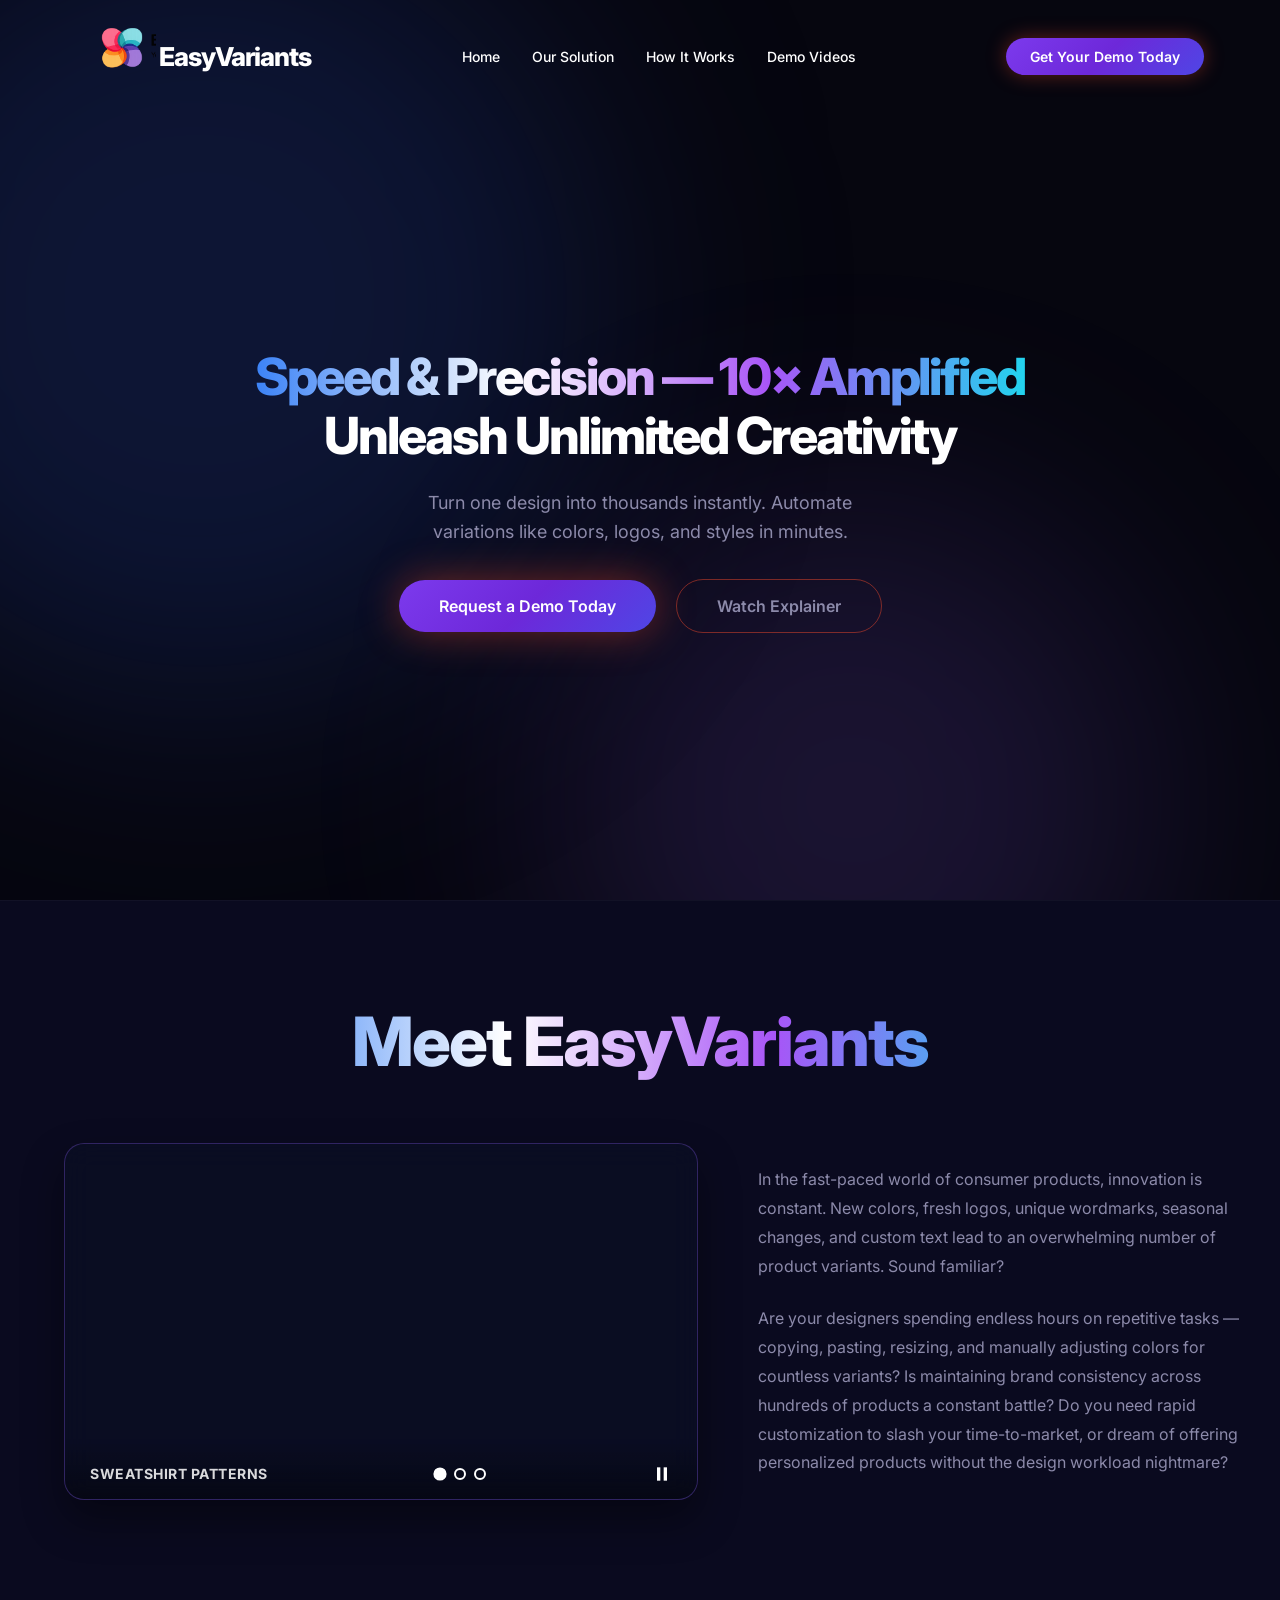
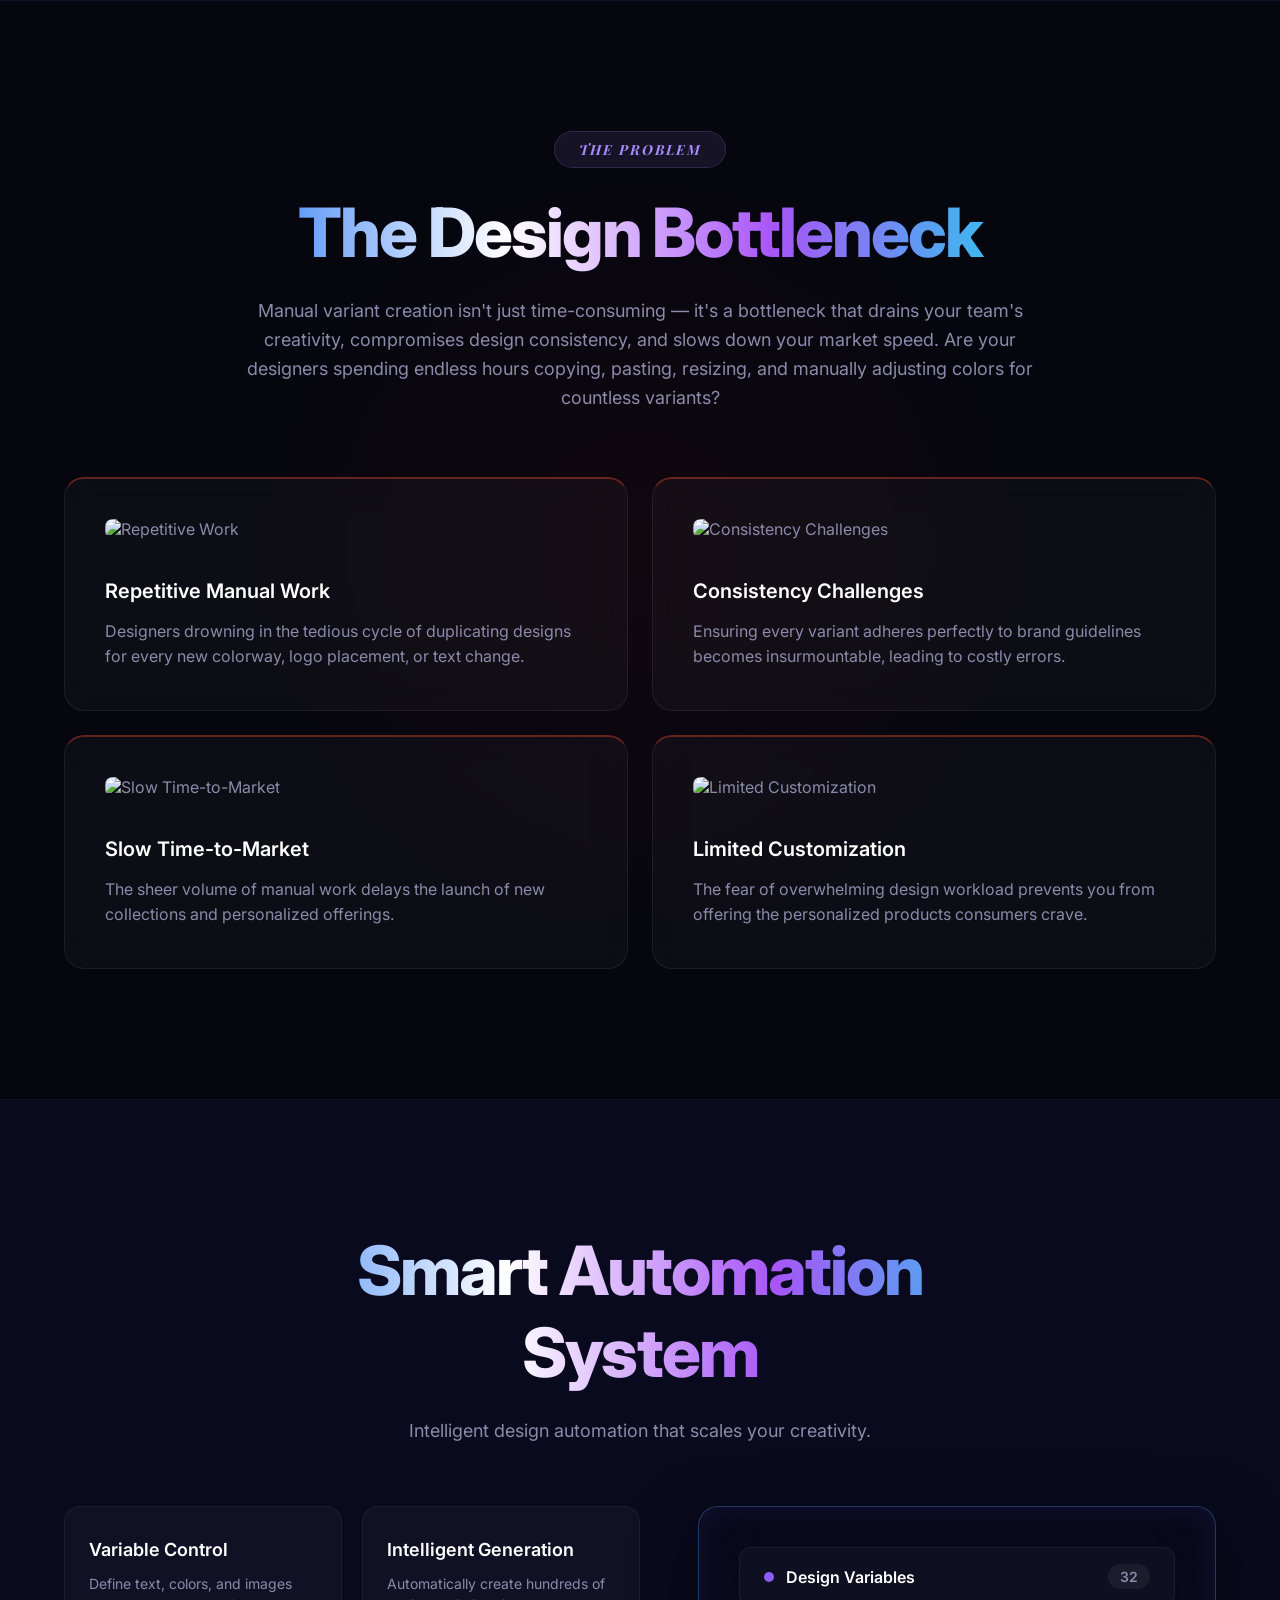
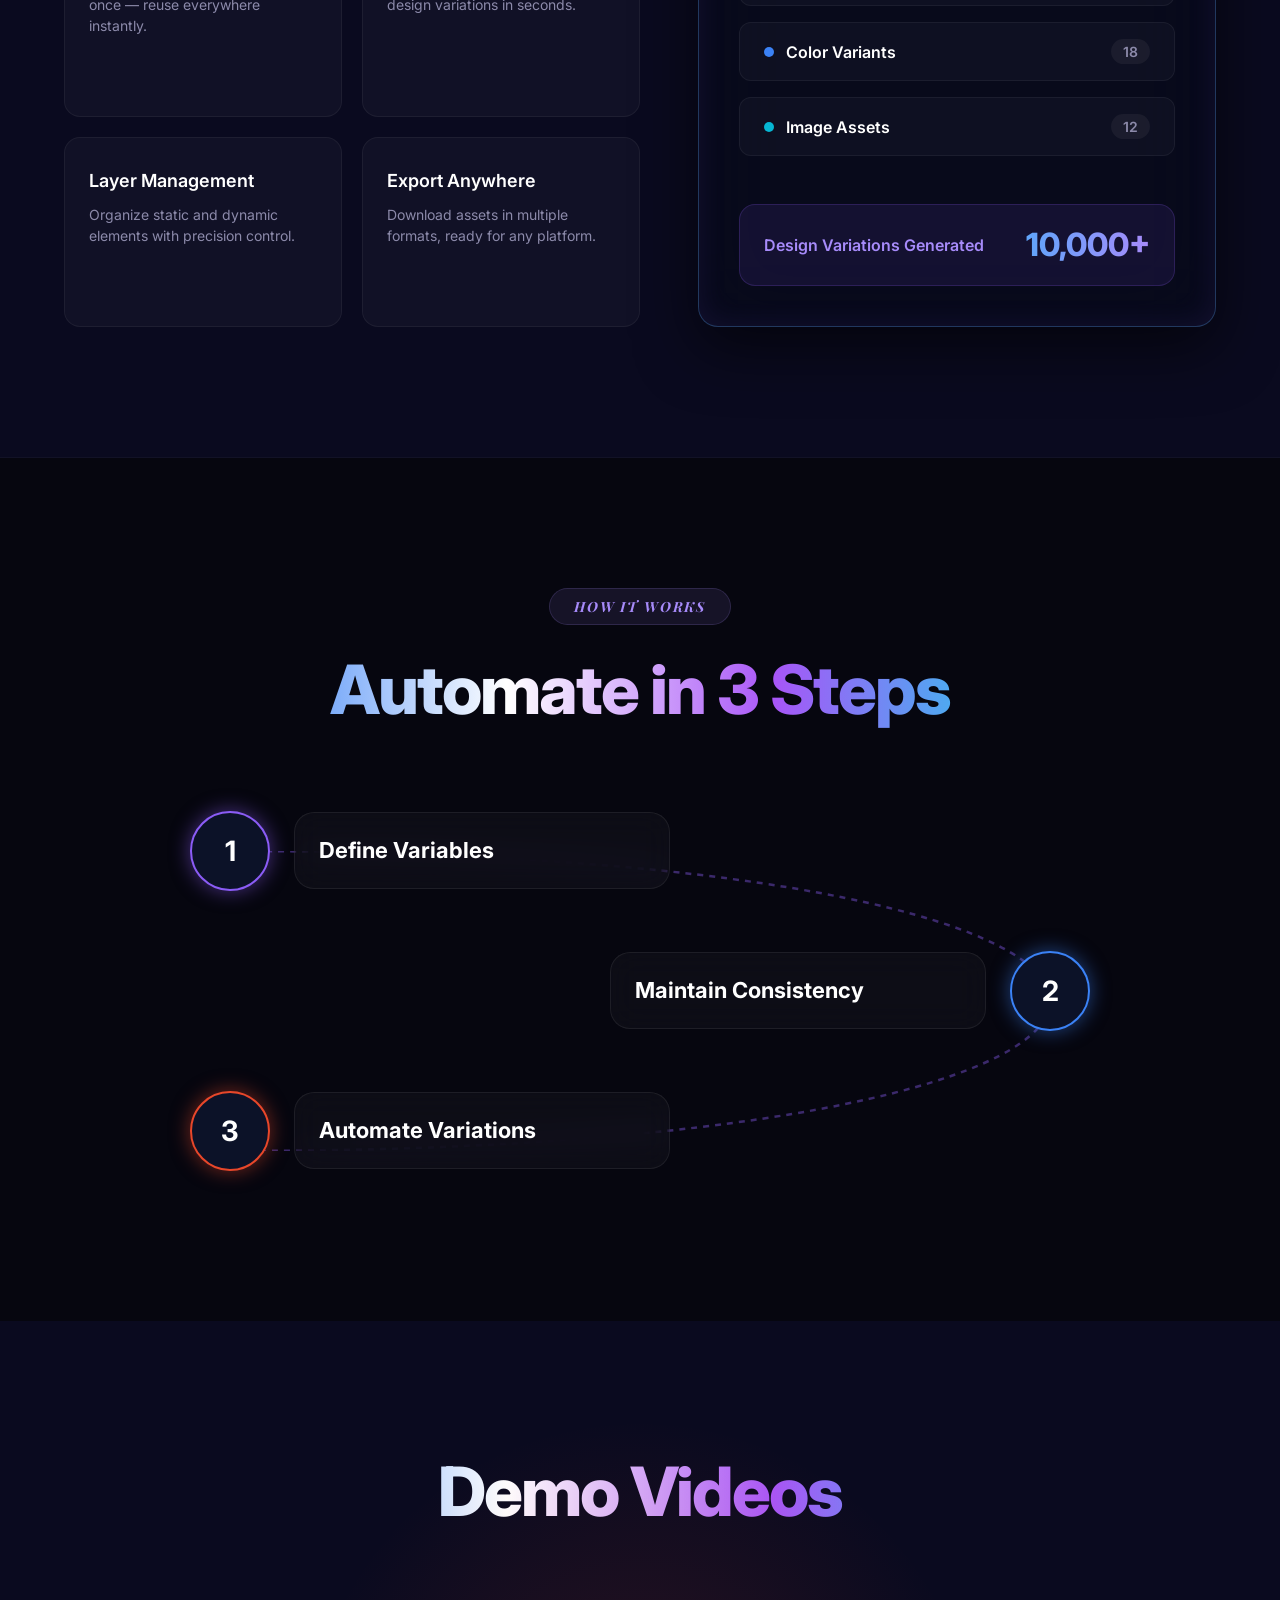
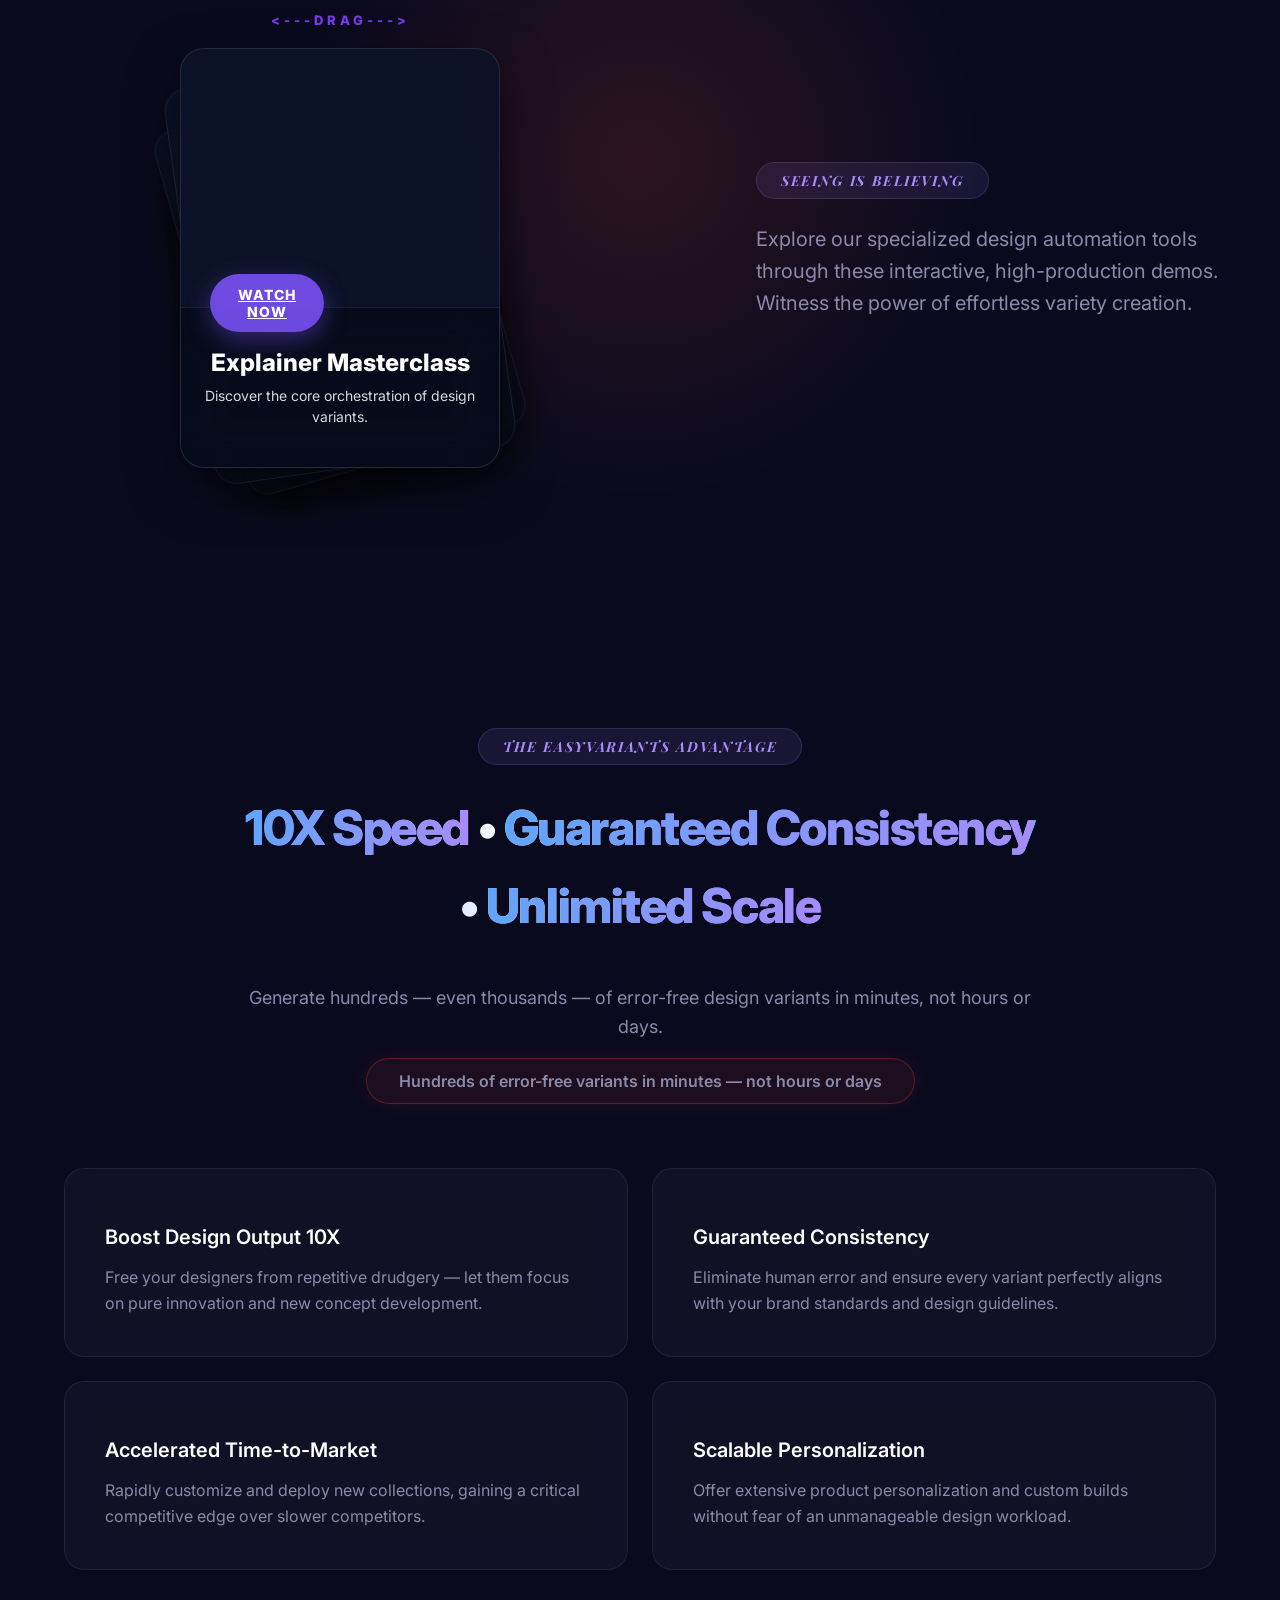
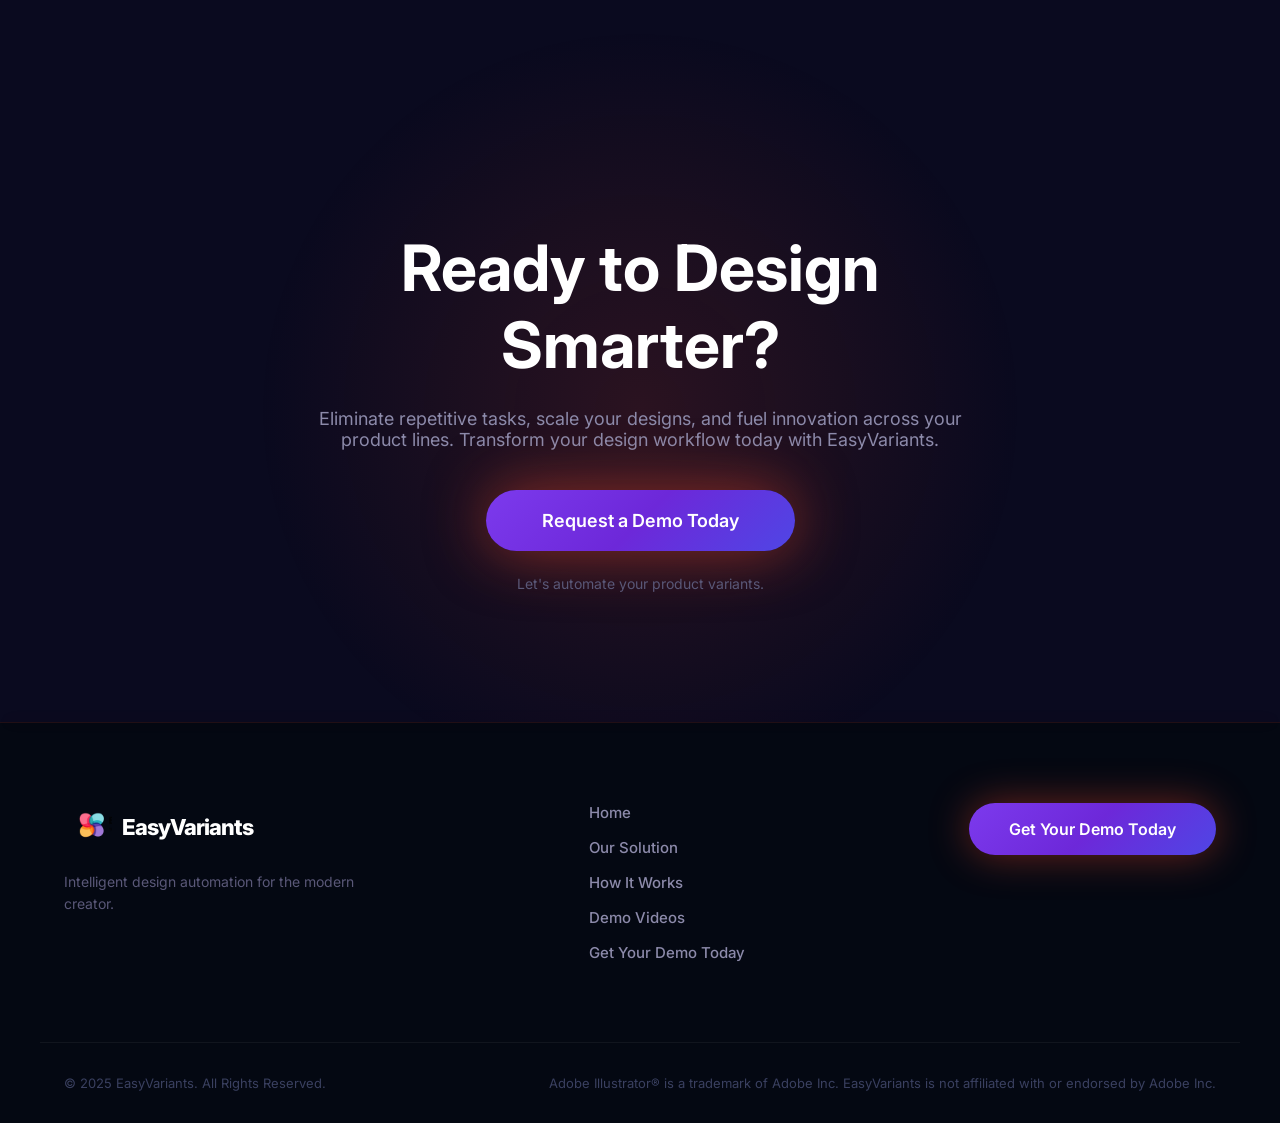
==== commit ecbb3db9: "updated project" ====
--- a/index.html
+++ b/index.html
@@ -50,33 +50,30 @@
 
   <!-- HERO SECTION -->
   <section id="home" class="hero hero-v2 no-scroll">
-    <div class="hero-bg">
+    <div class="hero-bg" style="position: absolute; top:0; left:0; width:100%; height:100%; z-index:1; overflow:hidden;">
+      <video autoplay loop muted playsinline style="position: absolute; width: 100%; height: 100%; object-fit: cover; top: 0; left: 0; opacity: 0.35;">
+        <source src="sample.mp4" type="video/mp4">
+      </video>
       <div class="orb orb-navy"
         style="width: 800px; height: 800px; top: -100px; left: -200px; background: rgba(30,58,138,0.3);"></div>
       <div class="orb orb-purple"
         style="width: 600px; height: 600px; bottom: -200px; right: 10%; background: rgba(139,92,246,0.15);"></div>
     </div>
 
-    <div class="container hero-container-v2">
-      <!-- Left 60% -->
-      <div class="hero-left">
+    <div class="container hero-container-v2" style="justify-content: center; text-align: center;">
+      <!-- Centered Text -->
+      <div class="hero-left" style="flex: 0 0 100%; padding-right: 0; text-align: center;">
         <h1>
           <span class="line line-gradient" style="background: linear-gradient(90deg, #3b82f6, #ffffff, #a855f7, #22d3ee); -webkit-background-clip: text; -webkit-text-fill-color: transparent; background-clip: text;">Speed & Precision — 10× Amplified</span><br />
           <span class="line line-white">Unleash Unlimited Creativity</span>
         </h1>
-        <p class="hero-sub">Turn one design into thousands instantly. Automate variations like colors, logos, and styles
+        <p class="hero-sub" style="margin: 0 auto 32px auto; text-align: center;">Turn one design into thousands instantly. Automate variations like colors, logos, and styles
           in minutes.</p>
 
-        <div class="hero-actions">
+        <div class="hero-actions" style="justify-content: center;">
           <a href="contactus.html" class="btn btn-primary">Request a Demo Today</a>
           <a href="#demos" class="btn btn-ghost">Watch Explainer</a>
         </div>
-      </div>
-
-      <!-- Right 40% -->
-      <div class="hero-right">
-        <img src="eg.jpg" alt="Product Variants Overview"
-          style="width: 100%; max-width: 550px; z-index: 10; animation: floatUp 5s ease-in-out infinite; border-radius: 12px;" />
       </div>
     </div>
   </section>
@@ -333,7 +330,11 @@
     <div class="container">
       <div class="section-center">
         <div class="badge">THE EASYVARIANTS ADVANTAGE</div>
-        <h2 style="font-size: 24px; white-space: nowrap; overflow: hidden; text-overflow: ellipsis; margin-bottom: 30px; font-weight: 700;">10X Speed Guaranteed Consistency Unlimited Scale</h2>
+        <h2 style="font-size: clamp(32px, 5vw, 48px); margin-bottom: 40px; font-weight: 800; line-height: 1.2;">
+          <span class="gradient-text">10X Speed</span> • 
+          <span class="gradient-text">Guaranteed Consistency</span> • 
+          <span class="gradient-text">Unlimited Scale</span>
+        </h2>
         <p>Generate hundreds — even thousands — of error-free design variants in minutes, not hours or days.</p>
         <div class="stat-banner">
           Hundreds of error-free variants in minutes — not hours or days
--- a/styles.css
+++ b/styles.css
@@ -1,6 +1,6 @@
 :root {
   --bg-main: #06060f;
-  --bg-alt: #0a0a1f; 
+  --bg-alt: #0a0a1f;
 
   --color-white: #ffffff;
   --color-body: #8c8aaa;
@@ -10,7 +10,7 @@
   --brand-purple: #a78bfa;
   --brand-violet: #7c3aed;
   --brand-indigo: #4f46e5;
-  
+
   --card-bg: rgba(255, 255, 255, 0.03);
   --card-border: rgba(255, 255, 255, 0.07);
 
@@ -197,8 +197,9 @@
 
 .nav-container {
   pointer-events: auto;
+  width: 92%;
   max-width: 1200px;
-  height: 64px;
+  height: 72px;
   margin: 0 auto;
   padding: 0 24px;
   border-radius: 60px;
@@ -207,7 +208,7 @@
   display: flex;
   justify-content: space-between;
   align-items: center;
-  transition: all 0.3s ease;
+  transition: all 0.4s cubic-bezier(0.16, 1, 0.3, 1);
   box-shadow: none;
 }
 
@@ -1125,62 +1126,7 @@
   color: #EF4444;
 }
 
-/* Responsive adjustments */
-@media (max-width: 992px) {
-  .timeline-layout {
-    flex-direction: column;
-  }
-
-  .grid-3 {
-    grid-template-columns: 1fr;
-  }
-
-  .demo-container {
-    flex-direction: column;
-    text-align: center;
-  }
-
-  .demo-text {
-    text-align: center;
-  }
-
-  .contact-split {
-    flex-direction: column;
-  }
-}
-
-@media (max-width: 768px) {
-
-  .nav-links,
-  .nav-cta {
-    display: none;
-  }
-
-  .menu-toggle {
-    display: flex;
-  }
-
-  .form-row {
-    flex-direction: column;
-    gap: 0;
-  }
-
-  .form-row .input-group {
-    margin-bottom: 20px;
-  }
-
-  .hero-rocket {
-    display: none;
-  }
-
-  .hero h1 {
-    font-size: 40px;
-  }
-
-  section {
-    padding: 80px 0;
-  }
-}
+
 
 /* Our Solution Section Redesign */
 .solution-section {
@@ -1283,23 +1229,7 @@
   line-height: 1;
 }
 
-@media (max-width: 992px) {
-  .solution-container {
-    flex-direction: column;
-    text-align: center;
-  }
-
-  .solution-left {
-    width: 100%;
-    max-width: 600px;
-    margin-bottom: 40px;
-  }
-
-  .solution-right {
-    width: 100%;
-    justify-content: center;
-  }
-}
+
 
 /* Smart Automation System */
 .sa-layout {
@@ -1374,28 +1304,7 @@
   -webkit-text-fill-color: transparent;
 }
 
-@media (max-width: 992px) {
-  .sa-layout {
-    flex-direction: column;
-  }
-
-  .sa-grid {
-    flex: none;
-    width: 100%;
-  }
-
-  .sa-highlight {
-    flex: none;
-    width: 100%;
-    margin-top: 30px;
-  }
-}
-
-@media (max-width: 768px) {
-  .sa-grid {
-    grid-template-columns: 1fr;
-  }
-}
+
 
 /* --- V2 STYLES ADDED FOR HERO, SOLUTIONS, AND HOW IT WORKS --- */
 
@@ -2035,75 +1944,9 @@
   background: rgba(255, 255, 255, 0.5);
 }
 
-@media (max-width: 992px) {
-  .solutions-grid-v2 {
-    grid-template-columns: 1fr 1fr;
-  }
-
-  .hw-container-v2 {
-    flex-direction: column;
-  }
-
-  .hero-container-v2 {
-    flex-direction: column;
-    padding-top: 100px;
-    text-align: center;
-  }
-
-  .hero-left {
-    flex: none;
-    width: 100%;
-    padding-right: 0;
-    margin-bottom: 60px;
-  }
-
-  .hero-left p.hero-sub {
-    margin-left: auto;
-    margin-right: auto;
-  }
-
-  .hero-left .hero-actions {
-    justify-content: center;
-  }
-
-  .hero-right {
-    width: 100%;
-    display: flex;
-    justify-content: center;
-  }
-
-  .no-scroll {
-    height: auto;
-    min-height: 100vh;
-    padding: 60px 0 !important;
-  }
-}
-
-@media (max-width: 768px) {
-  .solutions-grid-v2 {
-    grid-template-columns: 1fr;
-  }
-
-  .timeline-v2 {
-    padding-left: 20px;
-  }
-
-  .timeline-glow,
-  .timeline-line-v2 {
-    left: 20px;
-  }
-
-  .tl-step {
-    padding-left: 30px;
-  }
-
-  .tl-circle {
-    left: -24px;
-    width: 40px;
-    height: 40px;
-    font-size: 14px;
-  }
-}
+
+
+
 
 /* Meet EasyVariants Desktop Layout */
 .meet-section {
@@ -2131,46 +1974,7 @@
 }
 
 /* Meet EasyVariants & Snake Timeline */
-@media (max-width: 992px) {
-  .meet-layout {
-    flex-direction: column;
-    text-align: left;
-  }
-
-  .meet-left,
-  .meet-right {
-    width: 100%;
-    flex: none;
-    padding-right: 0;
-  }
-
-  .meet-video-placeholder {
-    margin-bottom: 30px;
-  }
-
-  .snake-svg {
-    display: none !important;
-  }
-
-  .snake-step {
-    justify-content: center !important;
-  }
-
-  .snake-step .ss-inner {
-    width: 100% !important;
-    flex-direction: column !important;
-    text-align: center !important;
-  }
-
-  .snake-step .ss-card {
-    margin: 20px 0 0 0 !important;
-    width: 100%;
-  }
-
-  .snake-step .sn-num {
-    margin: 0 auto;
-  }
-}
+
 
 /* Section backgrounds for Visual Separation */
 .section-alt-bg {
@@ -2326,28 +2130,190 @@
   border: none;
 }
 
-@media (max-width: 768px) {
-  .dc-card {
-    flex: 0 0 85vw;
-    height: 200px;
-    margin: 0 5px;
-  }
-
-  .dc-preview h3 {
-    font-size: 16px;
-  }
-
-  .dc-preview p {
-    font-size: 12px;
-  }
-
-  .dc-play {
-    padding: 10px 20px;
-    font-size: 14px;
-    margin-bottom: 12px;
-  }
-}
+
 
 .meet-video-carousel {
   box-shadow: 0 10px 40px rgba(0, 0, 0, 0.5);
+}
+
+/* =========================================
+   MEDIA QUERIES (Consolidated & Refined)
+   ========================================= */
+
+@media (max-width: 1200px) {
+  .hero-left h1 { font-size: 48px; }
+  .demo-container { gap: 40px; }
+}
+
+@media (max-width: 992px) {
+  /* High-specificity layout overrides */
+  div.hero-container-v2, div.meet-layout, div.solution-container, div.sa-layout, div.hw-container-v2, div.demo-container, div.contact-split {
+    flex-direction: column !important;
+    text-align: center !important;
+    align-items: center !important;
+    width: 100% !important;
+    margin: 0 !important;
+    padding: 40px 20px !important;
+  }
+
+  div.hero-left, div.hero-right, div.meet-left, div.meet-right, div.solution-left, div.solution-right, div.sa-grid, div.sa-highlight, div.hw-left, div.hw-right, div.demo-text, div.demo-flipcards {
+    flex: none !important;
+    width: 100% !important;
+    padding: 0 !important;
+    margin: 0 0 40px 0 !important;
+    max-width: 100% !important;
+  }
+
+  div.hero-left h1 { 
+    font-size: 36px !important; 
+    text-align: center !important;
+    margin: 0 auto 20px !important;
+  }
+  
+  div.hero-left p.hero-sub { 
+    margin: 0 auto 30px !important; 
+    text-align: center !important;
+  }
+
+  body .hero-actions, .hero-actions { 
+    flex-direction: column !important; 
+    justify-content: center !important;
+    align-items: center !important;
+    gap: 16px !important;
+    display: flex !important;
+    width: 100% !important;
+  }
+  
+  div.hero-actions .btn {
+    width: 100% !important;
+    max-width: 320px !important;
+  }
+
+  .video-preview-panel { 
+    margin-top: 40px !important; 
+    position: static !important; 
+    min-height: auto !important; 
+    height: 300px !important;
+  }
+  
+  .sa-grid { 
+    grid-template-columns: 1fr !important; 
+    width: 100% !important; 
+  }
+}
+
+@media (max-width: 480px) {
+  .hero-left h1 { font-size: 28px !important; }
+  .section-center h2 { font-size: 32px !important; }
+  .advantage h2 { font-size: 24px !important; }
+}
+
+/* --- FINAL AGGRESSIVE OVERRIDES --- */
+@media (max-width: 768px) {
+  html, body {
+    width: 100% !important;
+    overflow-x: hidden !important;
+    margin: 0 !important;
+    padding: 0 !important;
+  }
+
+  header.navbar {
+    width: 100% !important;
+    left: 0 !important;
+    right: 0 !important;
+    top: 10px !important;
+  }
+
+  div.nav-container {
+    width: 92% !important;
+    max-width: 100% !important;
+    margin: 0 auto !important;
+    height: 64px !important;
+    padding: 0 20px !important;
+  }
+
+  .menu-toggle {
+    display: flex !important;
+  }
+  
+  .nav-links, .nav-cta {
+    display: none !important;
+  }
+
+  /* Force stack Advantage heading */
+  .advantage h2 span {
+    display: block !important;
+    margin: 10px auto !important;
+    font-size: 24px !important;
+  }
+
+  .footer-grid {
+    flex-direction: column !important;
+    align-items: center !important;
+    text-align: center !important;
+    gap: 30px !important;
+  }
+  
+  /* Hero buttons stacking final safeguard */
+  body .hero-actions, .hero-actions {
+    flex-direction: column !important;
+    gap: 12px !important;
+    width: 100% !important;
+    display: flex !important;
+  }
+  .hero-actions .btn {
+    width: 100% !important;
+    max-width: 320px !important;
+  }
+}
+
+/* Advantage Heading Polish */
+.advantage h2 span {
+  display: inline-block;
+  margin: 10px 0;
+}
+
+@media (max-width: 600px) {
+  .advantage h2 span {
+    display: block;
+  }
+}
+
+/* Global Smooth Transitions */
+a, button, .card, .glass-card, .sa-card, .btn {
+  transition: all 0.3s cubic-bezier(0.4, 0, 0.2, 1);
+}
+
+/* Scrollbar Style for a Premium Feel */
+::-webkit-scrollbar {
+  width: 10px;
+}
+::-webkit-scrollbar-track {
+  background: var(--bg-main);
+}
+::-webkit-scrollbar-thumb {
+  background: rgba(139, 92, 246, 0.3);
+  border-radius: 10px;
+  border: 2px solid var(--bg-main);
+}
+::-webkit-scrollbar-thumb:hover {
+  background: rgba(139, 92, 246, 0.5);
+}
+
+/* Ensure no horizontal overflow ever */
+body, html {
+  max-width: 100vw;
+  overflow-x: hidden;
+}
+
+/* Footer Font Size Improvement */
+footer .footer-nav a {
+  font-size: 15px;
+}
+footer .footer-brand p {
+  font-size: 14px;
+  line-height: 1.6;
+}
+.footer-bottom p {
+  font-size: 13px;
 }
